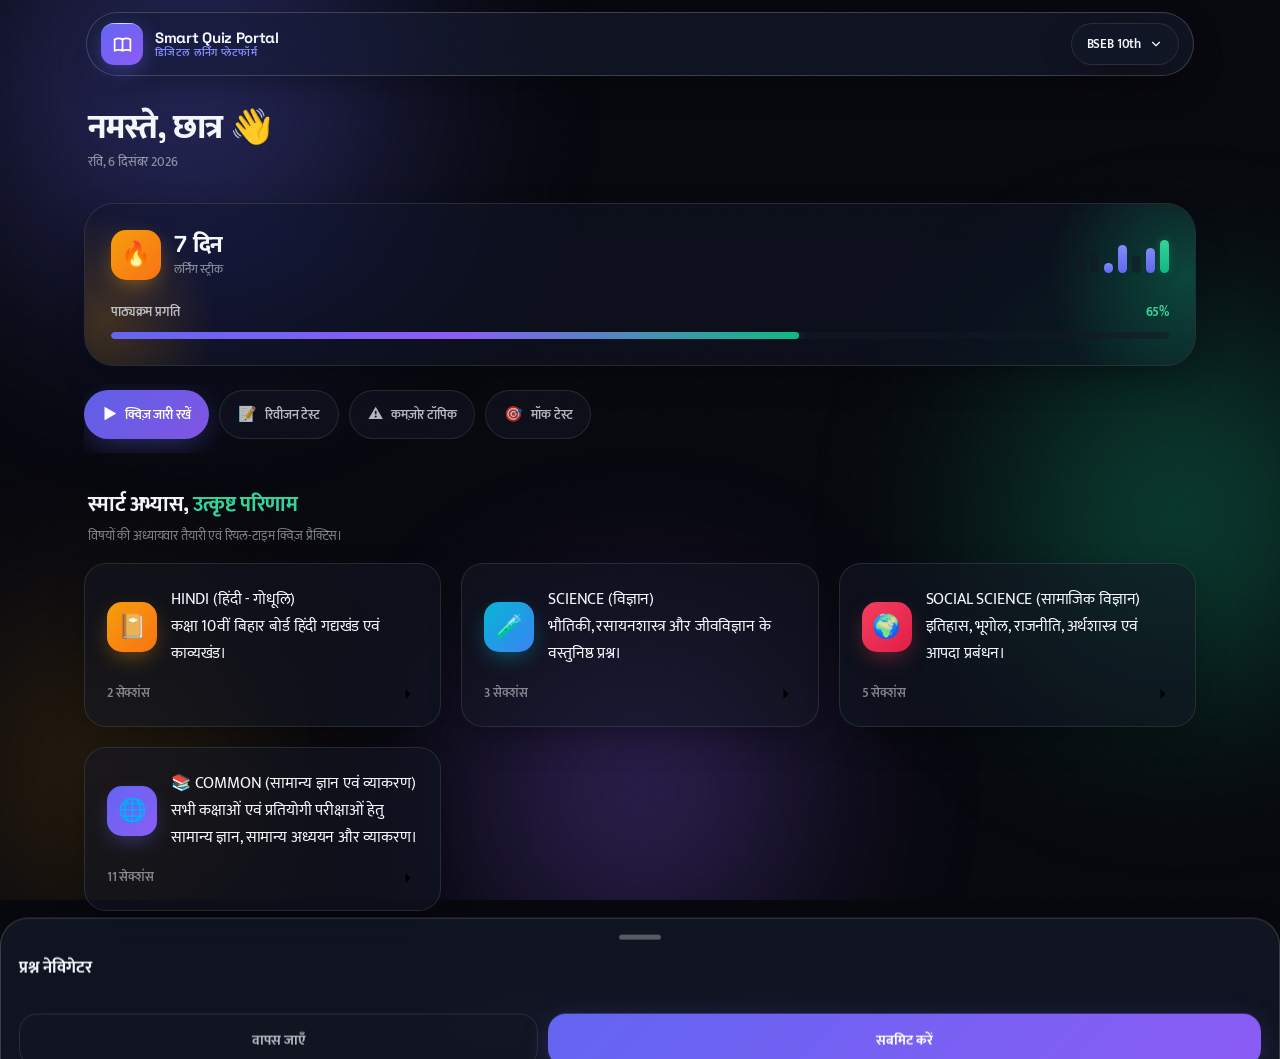
==== index.html @ 60887da1 "Rename indexglass.html to index.html" ====
<!DOCTYPE html>
<html lang="hi">
<head>
    <meta charset="UTF-8">
    <meta name="viewport" content="width=device-width, initial-scale=1.0, viewport-fit=cover">
    <title>Smart Quiz Portal — स्मार्ट अध्ययन पोर्टल</title>

    <!-- PWA -->
    <link rel="manifest" href="./manifest.json">
    <meta name="theme-color" content="#08090F">
    <meta name="apple-mobile-web-app-capable" content="yes">
    <meta name="apple-mobile-web-app-status-bar-style" content="black-translucent">
    <meta name="description" content="BSEB & CBSE board exam prep — chapter-wise quizzes, streak tracking and real-time practice.">
    <link rel="apple-touch-icon" href="./icon-192.png">

    <!-- Fonts -->
    <link rel="preconnect" href="https://fonts.googleapis.com">
    <link rel="preconnect" href="https://fonts.gstatic.com" crossorigin>
    <link href="https://fonts.googleapis.com/css2?family=Inter:wght@400;500;600;700;800;900&family=Space+Grotesk:wght@500;600;700&family=Mukta:wght@400;500;600;700;800&display=swap" rel="stylesheet">

<style>
/* ============================================================
   SMART QUIZ PORTAL — REFACTORED DESIGN SYSTEM v2
   8px spatial grid · glassmorphism · WCAG-AAA contrast
   ============================================================ */

*, *::before, *::after { box-sizing: border-box; margin: 0; padding: 0; }
h1,h2,h3,h4,h5,h6 { font-size: inherit; font-weight: inherit; }
button { font: inherit; color: inherit; background: none; border: none; cursor: pointer; }
input,select,textarea { font: inherit; color: inherit; }
img,svg { display: block; max-width: 100%; }
a { color: inherit; text-decoration: none; }
ul,ol { list-style: none; }

:root {
  --bg-dark: #08090F;
  --bg-light: #EEF1F8;

  /* glass surfaces (dark) */
  --glass-1-bg: rgba(18,21,33,0.42);
  --glass-2-bg: rgba(20,24,38,0.52);
  --glass-3-bg: rgba(24,28,44,0.62);
  --glass-4-bg: rgba(28,33,52,0.72);
  --glass-border: rgba(255,255,255,0.10);
  --glass-border-bright: rgba(255,255,255,0.18);
  --glass-border-active: rgba(255,255,255,0.30);
  --glass-hi: rgba(255,255,255,0.06);

  --blur-1: 40px; --blur-2: 24px; --blur-3: 28px; --blur-4: 18px;

  --indigo:#6366F1; --indigo-2:#818CF8;
  --violet:#8B5CF6; --violet-2:#A78BFA;
  --emerald:#10B981; --emerald-2:#34D399; --emerald-glow: rgba(16,185,129,0.30);
  --rose:#F43F5E; --rose-glow: rgba(244,63,94,0.28);
  --amber:#F59E0B; --amber-glow: rgba(245,158,11,0.30);
  --cyan:#06B6D4;

  --text-primary: #F4F6FC;
  --text-secondary: rgba(244,246,252,0.72);
  --text-muted: rgba(244,246,252,0.50);

  --shadow-contact: 0 1px 2px rgba(0,0,0,0.20);
  --shadow-depth: 0 24px 64px -16px rgba(0,0,0,0.55), 0 2px 6px rgba(0,0,0,0.25);
  --shadow-elevated: 0 12px 36px -8px rgba(0,0,0,0.40);
  --shadow-glow-i: 0 8px 30px -6px rgba(99,102,241,0.45);

  --r-sm:14px; --r-md:18px; --r-lg:22px; --r-xl:30px; --r-pill:100px;
  --ease: cubic-bezier(0.32,0.72,0,1);
  --grid: 8px;
}

[data-theme="light"] {
  --glass-1-bg: rgba(255,255,255,0.62);
  --glass-2-bg: rgba(255,255,255,0.72);
  --glass-3-bg: rgba(255,255,255,0.82);
  --glass-4-bg: rgba(255,255,255,0.90);
  --glass-border: rgba(15,23,42,0.10);
  --glass-border-bright: rgba(99,102,241,0.22);
  --glass-border-active: rgba(99,102,241,0.42);
  --glass-hi: rgba(255,255,255,0.5);
  --text-primary:#0B1220;
  --text-secondary:#475569;
  --text-muted:#94A3B8;
  --shadow-depth: 0 24px 64px -16px rgba(15,23,42,0.18), 0 2px 6px rgba(15,23,42,0.06);
  --shadow-elevated: 0 12px 36px -8px rgba(15,23,42,0.10);
}

* { -webkit-tap-highlight-color: transparent; }
html,body { margin:0; padding:0; }
body {
  font-family:'Inter','Mukta',-apple-system,BlinkMacSystemFont,system-ui,sans-serif;
  background:var(--bg-dark); color:var(--text-primary);
  min-height:100vh; overflow-x:hidden;
  -webkit-font-smoothing:antialiased; text-rendering:optimizeLegibility;
  letter-spacing:-0.011em; position:relative;
  font-feature-settings:"cv11","ss01";
}
:lang(hi), [lang="hi"] body { font-family:'Mukta','Inter',system-ui,sans-serif; }

/* ===== AURORA BACKGROUND ===== */
.aurora-bg { position:fixed; inset:0; z-index:0; overflow:hidden; background:var(--bg-dark); }
[data-theme="light"] .aurora-bg { background:var(--bg-light); }
.aurora-orb { position:absolute; border-radius:50%; filter:blur(90px); opacity:0.45; animation:drift 28s ease-in-out infinite; will-change:transform; }
[data-theme="light"] .aurora-orb { opacity:0.28; }
.aurora-orb:nth-child(1){ width:620px;height:620px; background:radial-gradient(circle,var(--indigo) 0%,transparent 70%); top:-220px;left:-120px; }
.aurora-orb:nth-child(2){ width:520px;height:520px; background:radial-gradient(circle,var(--emerald) 0%,transparent 70%); top:28%;right:-160px; animation-delay:-9s; }
.aurora-orb:nth-child(3){ width:460px;height:460px; background:radial-gradient(circle,var(--violet) 0%,transparent 70%); bottom:-120px;left:32%; animation-delay:-16s; }
.aurora-orb:nth-child(4){ width:420px;height:420px; background:radial-gradient(circle,var(--amber) 0%,transparent 70%); top:62%;left:-110px; animation-delay:-21s; opacity:0.22; }
@keyframes drift {
  0%,100%{ transform:translate(0,0) scale(1); }
  25%{ transform:translate(48px,28px) scale(1.05); }
  50%{ transform:translate(-28px,56px) scale(0.96); }
  75%{ transform:translate(40px,-22px) scale(1.02); }
}
.aurora-bg::after{
  content:""; position:absolute; inset:0; pointer-events:none;
  background-image:url("data:image/svg+xml,%3Csvg xmlns='http://www.w3.org/2000/svg' width='200' height='200'%3E%3Cfilter id='n'%3E%3CfeTurbulence baseFrequency='0.9'/%3E%3C/filter%3E%3Crect width='200' height='200' filter='url(%23n)' opacity='0.035'/%3E%3C/svg%3E");
}

/* ===== GLASS SURFACES ===== */
.glass-1{ background:var(--glass-1-bg); backdrop-filter:blur(var(--blur-1)) saturate(180%); -webkit-backdrop-filter:blur(var(--blur-1)) saturate(180%); border:1px solid var(--glass-border); box-shadow:var(--shadow-depth); }
.glass-2{ background:var(--glass-2-bg); backdrop-filter:blur(var(--blur-2)) saturate(180%); -webkit-backdrop-filter:blur(var(--blur-2)) saturate(180%); border:1px solid var(--glass-border); box-shadow:var(--shadow-elevated); }
.glass-3{ background:var(--glass-3-bg); backdrop-filter:blur(var(--blur-3)) saturate(180%); -webkit-backdrop-filter:blur(var(--blur-3)) saturate(180%); border:1px solid var(--glass-border-bright); box-shadow:var(--shadow-elevated); }
.glass-4{ background:var(--glass-4-bg); backdrop-filter:blur(var(--blur-4)) saturate(180%); -webkit-backdrop-filter:blur(var(--blur-4)) saturate(180%); border:1px solid var(--glass-border-active); box-shadow:var(--shadow-elevated), inset 0 1px 0 var(--glass-hi); }

/* ===== LAYOUT ===== */
.app-shell{ position:relative; z-index:10; max-width:1140px; margin:0 auto; padding:0 16px 64px; }
.hidden{ display:none !important; }

/* ===== FLOATING NAV ===== */
.nav-float{ position:sticky; top:12px; z-index:100; max-width:1108px; margin:12px auto 0; }
.nav-pill{ display:flex; align-items:center; justify-content:space-between; gap:12px; padding:10px 14px; border-radius:var(--r-pill); transition:all .3s var(--ease); }
.nav-brand{ display:flex; align-items:center; gap:12px; cursor:pointer; }
.nav-brand-icon{
  width:42px;height:42px; border-radius:13px; flex-shrink:0; position:relative; overflow:hidden;
  background:linear-gradient(135deg,var(--indigo),var(--violet));
  display:flex; align-items:center; justify-content:center;
  box-shadow:0 6px 20px rgba(99,102,241,0.40), inset 0 1px 0 rgba(255,255,255,0.25);
}
.nav-brand-icon::before{ content:""; position:absolute; inset:0 0 auto 0; height:1px; background:linear-gradient(90deg,transparent,rgba(255,255,255,0.7),transparent); }
.nav-brand-icon svg{ width:21px;height:21px; stroke:#fff; stroke-width:2; fill:none; stroke-linecap:round; stroke-linejoin:round; position:relative; z-index:1; }
.nav-brand-text{ display:flex; flex-direction:column; line-height:1.15; }
.nav-brand-text .name{ font-size:15px; font-weight:700; letter-spacing:-0.02em; color:var(--text-primary); font-family:'Space Grotesk','Inter',sans-serif; }
.nav-brand-text .tag{ font-size:10.5px; color:var(--indigo-2); font-weight:600; letter-spacing:0.03em; }
[data-theme="light"] .nav-brand-text .tag{ color:var(--indigo); }
.nav-actions{ display:flex; align-items:center; gap:8px; }

/* back button */
.back-btn{ display:flex; align-items:center; gap:6px; padding:9px 15px; border-radius:var(--r-pill); font-size:13px; font-weight:600; color:var(--text-primary); cursor:pointer; transition:all .3s var(--ease); animation:slideInLeft .35s var(--ease); }
.back-btn:hover{ transform:translateX(-2px); }
.back-btn:active{ transform:scale(0.97); }
.back-btn svg{ width:16px;height:16px; stroke:var(--text-secondary); stroke-width:2.5; fill:none; stroke-linecap:round; stroke-linejoin:round; }
@keyframes slideInLeft{ from{opacity:0;transform:translateX(-18px);} to{opacity:1;transform:translateX(0);} }

/* course selector */
.course-pill{ display:flex; align-items:center; gap:8px; padding:9px 15px; border-radius:var(--r-pill); font-size:13px; font-weight:600; color:var(--text-primary); cursor:pointer; user-select:none; transition:all .2s var(--ease); }
.course-pill:hover{ transform:scale(1.03); }
.course-pill:active{ transform:scale(0.97); }
.course-pill .chev{ width:14px;height:14px; transition:transform .3s var(--ease); }
.course-pill.open .chev{ transform:rotate(180deg); }
.course-dropdown{ position:absolute; top:calc(100% + 10px); right:0; width:284px; border-radius:var(--r-md); padding:6px; z-index:200; opacity:0; transform:translateY(-8px) scale(0.96); pointer-events:none; transition:all .25s var(--ease); }
.course-dropdown.open{ opacity:1; transform:translateY(0) scale(1); pointer-events:auto; }
.course-option{ display:flex; align-items:center; gap:11px; padding:11px 12px; border-radius:var(--r-sm); cursor:pointer; transition:background .15s ease; font-size:14px; font-weight:500; color:var(--text-secondary); }
.course-option:hover{ background:var(--glass-2-bg); }
.course-option.active{ background:var(--glass-3-bg); color:var(--text-primary); }
.course-option .chip{ width:10px;height:10px; border-radius:50%; flex-shrink:0; box-shadow:0 0 0 3px rgba(255,255,255,0.06); }
.course-option .check{ margin-left:auto; width:16px;height:16px; stroke:var(--indigo-2); stroke-width:3; fill:none; stroke-linecap:round; stroke-linejoin:round; opacity:0; transition:opacity .2s ease; }
.course-option.active .check{ opacity:1; }

/* icon buttons */
.icon-btn{ width:40px;height:40px; border-radius:50%; display:flex; align-items:center; justify-content:center; cursor:pointer; transition:all .2s var(--ease); position:relative; border:1px solid var(--glass-border); background:var(--glass-2-bg); backdrop-filter:blur(var(--blur-2)) saturate(180%); -webkit-backdrop-filter:blur(var(--blur-2)) saturate(180%); }
.icon-btn:hover{ transform:scale(1.08); border-color:var(--glass-border-bright); }
.icon-btn:active{ transform:scale(0.94); }
.icon-btn svg{ width:18px;height:18px; stroke:var(--text-secondary); stroke-width:2; fill:none; stroke-linecap:round; stroke-linejoin:round; }

/* ===== GREETING ===== */
.greeting{ padding:32px 4px 12px; animation:fadeInUp .5s var(--ease); }
.greeting .hello{ font-size:30px; font-weight:800; letter-spacing:-0.03em; font-family:'Space Grotesk','Mukta','Inter',sans-serif; color:var(--text-primary); line-height:1.1; }
.greeting .date{ font-size:13px; color:var(--text-muted); font-weight:500; margin-top:6px; }
@keyframes fadeInUp{ 0%{opacity:0;transform:translateY(20px);} 100%{opacity:1;transform:translateY(0);} }

/* ===== HERO STREAK CARD ===== */
.hero-card{ border-radius:var(--r-xl); padding:26px; margin:18px 0; position:relative; overflow:hidden; animation:fadeInUp .6s var(--ease) .1s forwards; }
.hero-card::before{ content:""; position:absolute; top:-44%; right:-12%; width:280px;height:280px; background:radial-gradient(circle,var(--emerald-glow) 0%,transparent 70%); pointer-events:none; }
.hero-card::after{ content:""; position:absolute; bottom:-40%; left:-8%; width:220px;height:220px; background:radial-gradient(circle,var(--amber-glow) 0%,transparent 70%); pointer-events:none; opacity:0.7; }
.hero-top{ display:flex; align-items:center; justify-content:space-between; margin-bottom:22px; position:relative; z-index:1; }
.streak-info{ display:flex; align-items:center; gap:13px; }
.streak-icon{ width:50px;height:50px; border-radius:15px; background:linear-gradient(135deg,var(--amber),#F97316); display:flex; align-items:center; justify-content:center; font-size:24px; animation:flicker 2.4s ease-in-out infinite; box-shadow:0 8px 22px -6px rgba(245,158,11,0.55); }
@keyframes flicker{ 0%,100%{transform:scale(1);} 50%{transform:scale(1.06);} }
.streak-text .v{ font-size:23px; font-weight:800; font-family:'Space Grotesk','Mukta',sans-serif; color:var(--text-primary); line-height:1.1; }
.streak-text .l{ font-size:12px; color:var(--text-muted); font-weight:500; margin-top:2px; }
.weekly-bars{ display:flex; align-items:flex-end; gap:5px; height:36px; }
.weekly-bars .bar{ width:9px; border-radius:5px; background:var(--glass-2-bg); transition:height .5s var(--ease); }
.weekly-bars .bar.active{ background:linear-gradient(180deg,var(--indigo-2),var(--indigo)); }
.weekly-bars .bar.today{ background:linear-gradient(180deg,var(--emerald-2),var(--emerald)); box-shadow:0 0 10px var(--emerald-glow); }
.progress-line{ position:relative; z-index:1; }
.progress-line .label{ display:flex; justify-content:space-between; font-size:12.5px; font-weight:600; color:var(--text-secondary); margin-bottom:9px; }
.progress-line .label .pct{ color:var(--emerald-2); font-weight:700; }
.progress-track{ height:7px; border-radius:100px; background:var(--glass-2-bg); overflow:hidden; }
.progress-fill{ height:100%; border-radius:100px; background:linear-gradient(90deg,var(--indigo),var(--violet),var(--emerald)); transition:width .9s var(--ease); box-shadow:0 0 14px rgba(99,102,241,0.45); }

/* ===== QUICK ACTIONS ===== */
.quick-actions{ display:flex; gap:10px; overflow-x:auto; padding:6px 0 14px; scrollbar-width:none; -ms-overflow-style:none; }
.quick-actions::-webkit-scrollbar{ display:none; }
.qa-pill{ display:flex; align-items:center; gap:8px; padding:11px 18px; border-radius:var(--r-pill); font-size:13px; font-weight:600; color:var(--text-secondary); white-space:nowrap; cursor:pointer; transition:all .2s var(--ease); flex-shrink:0; border:1px solid var(--glass-border); background:var(--glass-2-bg); backdrop-filter:blur(var(--blur-2)); -webkit-backdrop-filter:blur(var(--blur-2)); }
.qa-pill:hover{ transform:translateY(-2px); border-color:var(--glass-border-bright); color:var(--text-primary); }
.qa-pill:active{ transform:scale(0.96); }
.qa-pill.primary{ background:linear-gradient(135deg,rgba(99,102,241,0.95),rgba(139,92,246,0.92)); border-color:transparent; color:#fff; box-shadow:var(--shadow-glow-i); }
.qa-pill.primary:hover{ color:#fff; }
.qa-pill .icon{ font-size:15px; }

/* ===== SECTION HEAD ===== */
.section-head{ display:flex; align-items:baseline; justify-content:space-between; margin:34px 4px 16px; flex-wrap:wrap; gap:8px; animation:fadeInUp .5s var(--ease); }
.section-head h2{ font-size:21px; font-weight:700; letter-spacing:-0.02em; color:var(--text-primary); margin:0; font-family:'Space Grotesk','Mukta',sans-serif; }
.section-head p{ font-size:13px; color:var(--text-muted); margin:3px 0 0; }

/* ===== SUBJECT CARD GRID ===== */
.card-grid{ display:grid; grid-template-columns:repeat(auto-fill,minmax(0,1fr)); gap:14px; animation:fadeInUp .5s var(--ease) .05s forwards; }
@media(min-width:520px){ .card-grid{ grid-template-columns:repeat(2,1fr); } }
@media(min-width:900px){ .card-grid{ grid-template-columns:repeat(3,1fr); gap:18px; } }

.skeleton-card{ border-radius:var(--r-lg); padding:20px; min-height:130px; }
.skel-line{ height:10px; border-radius:6px; background:var(--glass-2-bg); margin-bottom:10px; }
.skel-line.w80{ width:80%; } .skel-line.w60{ width:60%; } .skel-line.w40{ width:40%; } .skel-line.w3{ width:30%; }
.skel-spinner{ width:30px;height:30px; border-radius:50%; border:3px solid var(--glass-2-bg); border-top-color:var(--indigo-2); animation:spin .8s linear infinite; margin:0 auto; }
@keyframes spin{ to{ transform:rotate(360deg); } }

.subject-card{ border-radius:var(--r-lg); padding:20px; cursor:pointer; transition:transform .25s var(--ease), box-shadow .25s var(--ease), border-color .25s var(--ease); position:relative; overflow:hidden; animation:cardIn .45s var(--ease) backwards; }
.subject-card:hover{ transform:translateY(-4px); border-color:var(--glass-border-bright); box-shadow:var(--shadow-depth); }
.subject-card:active{ transform:translateY(-1px) scale(0.99); }
@keyframes cardIn{ from{opacity:0;transform:translateY(16px);} to{opacity:1;transform:translateY(0);} }
.subject-card-top{ display:flex; align-items:center; gap:14px; margin-bottom:16px; }
.subject-card-icon{ width:50px;height:50px; border-radius:15px; display:flex; align-items:center; justify-content:center; font-size:23px; flex-shrink:0; box-shadow:inset 0 1px 0 rgba(255,255,255,0.18); }
.subject-card-icon.hindi{ background:linear-gradient(135deg,#F59E0B,#F97316); box-shadow:0 8px 22px -6px rgba(245,158,11,0.5); }
.subject-card-icon.science{ background:linear-gradient(135deg,#06B6D4,#3B82F6); box-shadow:0 8px 22px -6px rgba(6,182,212,0.5); }
.subject-card-icon.math{ background:linear-gradient(135deg,#8B5CF6,#6366F1); box-shadow:0 8px 22px -6px rgba(139,92,246,0.5); }
.subject-card-icon.english{ background:linear-gradient(135deg,#10B981,#059669); box-shadow:0 8px 22px -6px rgba(16,185,129,0.5); }
.subject-card-icon.social{ background:linear-gradient(135deg,#F43F5E,#E11D48); box-shadow:0 8px 22px -6px rgba(244,63,94,0.5); }
.subject-card-icon.common{ background:linear-gradient(135deg,#6366F1,#8B5CF6); box-shadow:0 8px 22px -6px rgba(99,102,241,0.5); }
.subject-card-icon.org{ background:linear-gradient(135deg,#0EA5E9,#2563EB); box-shadow:0 8px 22px -6px rgba(14,165,233,0.5); }
.subject-card .title{ font-size:16px; font-weight:700; color:var(--text-primary); letter-spacing:-0.01em; line-height:1.25; }
.subject-card-foot{ display:flex; align-items:center; justify-content:space-between; }
.subject-card .count{ font-size:12.5px; color:var(--text-muted); font-weight:600; display:flex; align-items:center; gap:6px; }
.subject-card .chevron{ width:20px;height:20px; color:var(--text-muted); transition:transform .25s var(--ease); flex-shrink:0; }
.subject-card:hover .chevron{ transform:translateX(3px); color:var(--indigo-2); }

/* ===== CHAPTER LIST ===== */
.chapter-list{ display:flex; flex-direction:column; gap:10px; animation:fadeInUp .4s var(--ease); }
.chapter-row{ border-radius:var(--r-md); padding:16px 18px; display:flex; align-items:center; gap:14px; cursor:pointer; transition:all .2s var(--ease); animation:cardIn .4s var(--ease) backwards; }
.chapter-row:hover{ transform:translateX(3px); border-color:var(--glass-border-bright); }
.chapter-row:active{ transform:scale(0.99); }
.chapter-num{ width:38px;height:38px; border-radius:11px; flex-shrink:0; display:flex; align-items:center; justify-content:center; font-size:14px; font-weight:800; font-family:'Space Grotesk',sans-serif; background:var(--glass-3-bg); color:var(--text-primary); border:1px solid var(--glass-border); }
.chapter-body{ flex:1; min-width:0; }
.chapter-body .title{ font-size:15px; font-weight:600; color:var(--text-primary); line-height:1.3; overflow:hidden; text-overflow:ellipsis; white-space:nowrap; }
.chapter-body .status{ font-size:12px; color:var(--text-muted); font-weight:500; margin-top:3px; display:flex; align-items:center; gap:6px; }
.chapter-play{ width:34px;height:34px; border-radius:50%; flex-shrink:0; display:flex; align-items:center; justify-content:center; background:linear-gradient(135deg,rgba(99,102,241,0.92),rgba(139,92,246,0.92)); box-shadow:0 6px 18px -6px rgba(99,102,241,0.5); transition:transform .2s var(--ease); }
.chapter-row:hover .chapter-play{ transform:scale(1.08); }
.chapter-play svg{ width:15px;height:15px; fill:#fff; }

/* ===== QUIZ ENGINE ===== */
.quiz-shell{ position:relative; z-index:10; max-width:760px; margin:0 auto; padding:22px 16px 64px; }
.quiz-panel{ border-radius:var(--r-xl); padding:0; overflow:hidden; animation:fadeInUp .5s var(--ease); }

/* start screen */
.start-screen{ padding:44px 28px 36px; text-align:center; display:flex; flex-direction:column; align-items:center; gap:16px; animation:fadeInUp .5s var(--ease); }
.start-icon{ width:72px;height:72px; border-radius:22px; background:linear-gradient(135deg,var(--indigo),var(--violet)); display:flex; align-items:center; justify-content:center; font-size:34px; box-shadow:0 14px 34px -8px rgba(99,102,241,0.55); margin-bottom:4px; }
.start-title{ font-size:25px; font-weight:800; letter-spacing:-0.02em; font-family:'Space Grotesk','Mukta',sans-serif; color:var(--text-primary); }
.start-subtitle{ font-size:14px; color:var(--text-secondary); font-weight:500; max-width:480px; }
.start-desc{ font-size:13px; color:var(--text-muted); max-width:440px; }
.btn-start{ padding:14px 34px; border-radius:var(--r-pill); font-size:15px; font-weight:700; color:#fff; cursor:pointer; background:linear-gradient(135deg,var(--indigo),var(--violet)); box-shadow:var(--shadow-glow-i); transition:all .2s var(--ease); margin-top:8px; }
.btn-start:hover{ transform:translateY(-2px); box-shadow:0 12px 34px -6px rgba(99,102,241,0.6); }
.btn-start:active{ transform:scale(0.97); }

/* quiz info strip */
.quiz-info-strip{ display:flex; align-items:center; justify-content:space-between; gap:12px; padding:16px 22px; border-bottom:1px solid var(--glass-border); flex-wrap:wrap; }
.info-chip{ display:flex; align-items:center; gap:8px; font-size:13px; font-weight:600; color:var(--text-secondary); }
.info-chip .icon{ font-size:15px; }
.lang-pills{ display:flex; gap:6px; }
.lang-pill{ padding:6px 13px; border-radius:var(--r-pill); font-size:12px; font-weight:700; cursor:pointer; border:1px solid var(--glass-border); color:var(--text-muted); transition:all .2s var(--ease); user-select:none; }
.lang-pill:hover{ border-color:var(--glass-border-bright); }
.lang-pill.active{ background:var(--glass-3-bg); color:var(--text-primary); border-color:var(--glass-border-active); }

/* quiz header */
.quiz-header{ padding:20px 22px 14px; border-bottom:1px solid var(--glass-border); }
.quiz-header-top{ display:flex; align-items:center; justify-content:space-between; gap:12px; margin-bottom:14px; }
.q-counter{ font-size:13px; font-weight:600; color:var(--text-muted); }
.q-counter .current{ color:var(--indigo-2); font-weight:800; font-size:16px; font-family:'Space Grotesk',sans-serif; }
.q-score{ display:flex; align-items:center; gap:8px; }
.score-pill{ display:flex; align-items:center; gap:6px; padding:6px 12px; border-radius:var(--r-pill); font-size:12px; font-weight:700; color:var(--text-secondary); background:var(--glass-2-bg); border:1px solid var(--glass-border); }
.score-pill .v{ color:var(--emerald-2); font-family:'Space Grotesk',sans-serif; font-size:14px; }
.seg-progress{ display:flex; gap:4px; }
.seg{ flex:1; height:5px; border-radius:100px; background:var(--glass-2-bg); transition:background .3s var(--ease); }
.seg.correct{ background:linear-gradient(90deg,var(--emerald),var(--emerald-2)); }
.seg.wrong{ background:linear-gradient(90deg,var(--rose),#FB7185); }
.seg.skipped{ background:var(--amber); }

/* quiz body + question */
.quiz-body{ padding:26px 22px 22px; }
.question-card{ animation:fadeQ .4s var(--ease); }
.question-card.fade-in{ animation:fadeQ .45s var(--ease); }
@keyframes fadeQ{ from{opacity:0;transform:translateY(12px);} to{opacity:1;transform:translateY(0);} }
.question-hi{ font-size:18px; font-weight:700; color:var(--text-primary); line-height:1.5; letter-spacing:-0.01em; font-family:'Mukta','Inter',sans-serif; }
.question-en{ font-size:15px; font-weight:500; color:var(--text-secondary); line-height:1.5; margin-top:10px; font-style:italic; }

.options-container{ display:flex; flex-direction:column; gap:10px; margin-top:24px; }
.option-btn{ display:flex; align-items:center; gap:13px; padding:15px 16px; border-radius:var(--r-md); cursor:pointer; transition:all .2s var(--ease); border:1px solid var(--glass-border); background:var(--glass-2-bg); text-align:left; width:100%; animation:cardIn .4s var(--ease) backwards; }
.option-btn:hover:not(.disabled-opt){ transform:translateY(-2px); border-color:var(--glass-border-bright); background:var(--glass-3-bg); }
.option-btn:active:not(.disabled-opt){ transform:scale(0.99); }
.option-btn.disabled-opt{ cursor:default; }
.option-letter{ width:30px;height:30px; border-radius:9px; flex-shrink:0; display:flex; align-items:center; justify-content:center; font-size:13px; font-weight:800; font-family:'Space Grotesk',sans-serif; background:var(--glass-3-bg); color:var(--text-secondary); border:1px solid var(--glass-border); transition:all .2s var(--ease); }
.option-text{ flex:1; font-size:14.5px; font-weight:500; color:var(--text-primary); line-height:1.4; }
.option-icon{ width:22px;height:22px; flex-shrink:0; opacity:0; transition:opacity .25s var(--ease); }
.option-btn.correct{ border-color:rgba(16,185,129,0.55); background:rgba(16,185,129,0.14); box-shadow:0 0 0 1px rgba(16,185,129,0.3); }
.option-btn.correct .option-letter{ background:linear-gradient(135deg,var(--emerald),var(--emerald-2)); color:#04130D; border-color:transparent; }
.option-btn.correct .option-icon{ opacity:1; }
.option-btn.wrong{ border-color:rgba(244,63,94,0.55); background:rgba(244,63,94,0.14); box-shadow:0 0 0 1px rgba(244,63,94,0.3); }
.option-btn.wrong .option-letter{ background:linear-gradient(135deg,var(--rose),#FB7185); color:#1A0309; border-color:transparent; }
.option-btn.wrong .option-icon{ opacity:1; }
.option-btn.disabled-opt:not(.correct):not(.wrong){ opacity:0.55; }

/* quiz footer */
.quiz-footer{ display:flex; gap:10px; padding:16px 22px 22px; border-top:1px solid var(--glass-border); }
.btn-skip{ flex:1; padding:14px; border-radius:var(--r-md); font-size:14px; font-weight:700; color:var(--text-secondary); cursor:pointer; border:1px solid var(--glass-border); background:var(--glass-2-bg); transition:all .2s var(--ease); }
.btn-skip:hover{ color:var(--text-primary); border-color:var(--glass-border-bright); }
.btn-skip:active{ transform:scale(0.98); }
.btn-next{ flex:1.4; padding:14px; border-radius:var(--r-md); font-size:14px; font-weight:700; color:#fff; cursor:pointer; background:linear-gradient(135deg,var(--indigo),var(--violet)); box-shadow:var(--shadow-glow-i); transition:all .2s var(--ease); display:flex; align-items:center; justify-content:center; gap:8px; }
.btn-next:hover{ transform:translateY(-2px); }
.btn-next:active{ transform:scale(0.98); }
.btn-next:disabled{ opacity:0.45; cursor:not-allowed; transform:none; box-shadow:none; }

/* swipe hint */
.swipe-hint{ text-align:center; font-size:11px; color:var(--text-muted); font-weight:500; padding:8px 0 4px; letter-spacing:0.02em; }

/* ===== RESULT SCREEN ===== */
.result-screen{ padding:40px 26px 32px; display:flex; flex-direction:column; align-items:center; gap:18px; animation:fadeInUp .5s var(--ease); text-align:center; }
.result-chapter{ font-size:13px; font-weight:600; color:var(--text-muted); }
.result-complete{ font-size:15px; font-weight:700; color:var(--emerald-2); display:flex; align-items:center; gap:8px; }
.score-ring-wrap{ position:relative; width:190px;height:190px; }
.score-ring{ transform:rotate(-90deg); }
.ring-bg{ fill:none; stroke:var(--glass-2-bg); stroke-width:10; }
.ring-fill{ fill:none; stroke-width:10; stroke-linecap:round; transition:stroke-dashoffset 1.1s var(--ease); filter:drop-shadow(0 0 8px rgba(99,102,241,0.4)); }
.score-center{ position:absolute; inset:0; display:flex; flex-direction:column; align-items:center; justify-content:center; gap:2px; }
.score-pct{ font-size:42px; font-weight:800; font-family:'Space Grotesk',sans-serif; color:var(--text-primary); line-height:1; }
.score-grade{ font-size:13px; font-weight:700; letter-spacing:0.08em; text-transform:uppercase; color:var(--indigo-2); }
.result-sub{ font-size:14px; color:var(--text-secondary); font-weight:500; }
.stat-tiles{ display:flex; gap:10px; width:100%; max-width:420px; }
.stat-tile{ flex:1; padding:14px 10px; border-radius:var(--r-md); border:1px solid var(--glass-border); background:var(--glass-2-bg); display:flex; flex-direction:column; align-items:center; gap:6px; }
.stat-icon{ font-size:18px; }
.stat-val{ font-size:19px; font-weight:800; font-family:'Space Grotesk',sans-serif; color:var(--text-primary); }
.stat-label{ font-size:11px; font-weight:600; color:var(--text-muted); }
.result-msg{ font-size:14px; color:var(--text-secondary); font-weight:500; max-width:420px; }
.result-actions{ display:flex; gap:10px; width:100%; max-width:420px; }
.btn-action-primary{ flex:1; padding:14px; border-radius:var(--r-md); font-size:14px; font-weight:700; color:#fff; cursor:pointer; background:linear-gradient(135deg,var(--indigo),var(--violet)); box-shadow:var(--shadow-glow-i); transition:all .2s var(--ease); }
.btn-action-primary:hover{ transform:translateY(-2px); }
.btn-action-ghost{ flex:1; padding:14px; border-radius:var(--r-md); font-size:14px; font-weight:700; color:var(--text-secondary); cursor:pointer; border:1px solid var(--glass-border); background:var(--glass-2-bg); transition:all .2s var(--ease); }
.btn-action-ghost:hover{ color:var(--text-primary); border-color:var(--glass-border-bright); }
.btn-action-primary:active,.btn-action-ghost:active{ transform:scale(0.98); }

/* ===== BOTTOM SHEET ===== */
.sheet-overlay{ position:fixed; inset:0; background:rgba(4,6,12,0.55); backdrop-filter:blur(4px); -webkit-backdrop-filter:blur(4px); z-index:300; opacity:0; pointer-events:none; transition:opacity .3s var(--ease); }
.sheet-overlay.open{ opacity:1; pointer-events:auto; }
.bottom-sheet{ position:fixed; left:0; right:0; bottom:0; z-index:310; border-radius:28px 28px 0 0; padding:10px 18px 26px; transform:translateY(110%); transition:transform .4s var(--ease); max-height:82vh; overflow-y:auto; }
.bottom-sheet.open{ transform:translateY(0); }
.sheet-handle{ width:42px;height:5px; border-radius:100px; background:var(--glass-border-active); margin:6px auto 14px; }
.sheet-title{ font-size:17px; font-weight:700; color:var(--text-primary); font-family:'Space Grotesk','Mukta',sans-serif; }
.sheet-sub{ font-size:13px; color:var(--text-muted); font-weight:500; margin-top:4px; margin-bottom:14px; }
.sheet-actions{ display:flex; gap:10px; margin-top:18px; }
.nav-grid{ display:grid; grid-template-columns:repeat(auto-fill,minmax(42px,1fr)); gap:8px; }
.nav-cell{ aspect-ratio:1; border-radius:11px; display:flex; align-items:center; justify-content:center; font-size:13px; font-weight:700; font-family:'Space Grotesk',sans-serif; cursor:pointer; border:1px solid var(--glass-border); background:var(--glass-2-bg); color:var(--text-secondary); transition:all .15s var(--ease); }
.nav-cell:hover{ border-color:var(--glass-border-bright); }
.nav-cell.correct{ background:rgba(16,185,129,0.18); border-color:rgba(16,185,129,0.5); color:var(--emerald-2); }
.nav-cell.wrong{ background:rgba(244,63,94,0.18); border-color:rgba(244,63,94,0.5); color:#FB7185; }
.nav-cell.skipped{ background:rgba(245,158,11,0.16); border-color:rgba(245,158,11,0.45); color:var(--amber); }
.nav-cell.current{ box-shadow:0 0 0 2px var(--indigo-2); }

/* ===== DEV MODAL ===== */
.dev-modal-bg{ position:fixed; inset:0; background:rgba(4,6,12,0.6); backdrop-filter:blur(6px); -webkit-backdrop-filter:blur(6px); z-index:400; display:flex; align-items:center; justify-content:center; padding:24px; opacity:0; pointer-events:none; transition:opacity .3s var(--ease); }
.dev-modal-bg.open{ opacity:1; pointer-events:auto; }
.dev-modal{ max-width:380px; width:100%; border-radius:var(--r-xl); padding:32px 26px; text-align:center; transform:scale(0.92) translateY(10px); transition:transform .35s var(--ease); }
.dev-modal-bg.open .dev-modal{ transform:scale(1) translateY(0); }
.dev-modal-icon{ width:64px;height:64px; border-radius:20px; margin:0 auto 16px; background:linear-gradient(135deg,var(--amber),#F97316); display:flex; align-items:center; justify-content:center; font-size:30px; box-shadow:0 12px 30px -8px rgba(245,158,11,0.5); }
.dev-modal h3{ font-size:19px; font-weight:700; color:var(--text-primary); font-family:'Space Grotesk','Mukta',sans-serif; margin-bottom:10px; }
.dev-modal p{ font-size:14px; color:var(--text-secondary); line-height:1.55; margin-bottom:20px; }

/* ===== FOOTER ===== */
.app-footer{ position:relative; z-index:10; text-align:center; padding:28px 16px 36px; font-size:12px; color:var(--text-muted); font-weight:500; letter-spacing:0.01em; }

/* ===== MOBILE-FIRST OPTIMIZATION ===== */
/* Safe-area insets for notched phones (iPhone X+, Android punch-hole) */
:root{
  --safe-top: env(safe-area-inset-top, 0px);
  --safe-bottom: env(safe-area-inset-bottom, 0px);
  --safe-left: env(safe-area-inset-left, 0px);
  --safe-right: env(safe-area-inset-right, 0px);
}

/* Prevent iOS Safari auto-zoom on input focus (must be >=16px) */
input, select, textarea{ font-size:16px; }

/* Disable double-tap-to-zoom delay on touch targets (iOS 300ms) */
button, .option-btn, .subject-card, .chapter-row, .course-pill,
.course-option, .qa-pill, .lang-pill, .nav-cell, .nav-brand, .back-btn{
  -webkit-tap-highlight-color: transparent;
  touch-action: manipulation;
  -webkit-touch-callout: none;
  user-select: none;
}

/* Smooth momentum scrolling on iOS */
.quick-actions, .bottom-sheet, .chapter-list, .nav-grid{
  -webkit-overflow-scrolling: touch;
  overscroll-behavior: contain;
}

/* Body: account for safe areas, prevent horizontal scroll & bounce */
body{
  padding-left: var(--safe-left);
  padding-right: var(--safe-right);
  overscroll-behavior-y: none;
}

/* ===== TABLET (<=768px) ===== */
@media(max-width:768px){
  .app-shell{ padding:0 14px 56px; }
  .nav-float{ top: calc(8px + var(--safe-top)); margin:8px auto 0; }
  .nav-pill{ padding:9px 12px; gap:8px; }
  .nav-brand-icon{ width:38px; height:38px; border-radius:11px; }
  .nav-brand-icon svg{ width:19px; height:19px; }
  .nav-brand-text .name{ font-size:14px; }
  .course-pill{ padding:8px 12px; font-size:12.5px; }
  .course-dropdown{ width:260px; }
  .greeting{ padding:24px 2px 10px; }
  .greeting .hello{ font-size:27px; }
  .hero-card{ padding:22px; }
  .streak-icon{ width:46px; height:46px; font-size:22px; }
  .streak-text .v{ font-size:21px; }
  .section-head h2{ font-size:19px; }
  .card-grid{ gap:12px; }
  .subject-card{ padding:18px; }
  .subject-card-icon{ width:46px; height:46px; font-size:21px; }
  .subject-card .title{ font-size:15px; }
  .quiz-shell{ padding:18px 14px calc(56px + var(--safe-bottom)); }
  .quiz-panel{ border-radius:var(--r-lg); }
  .start-screen{ padding:36px 20px 28px; }
  .start-icon{ width:64px; height:64px; font-size:30px; }
  .start-title{ font-size:22px; }
  .quiz-info-strip{ padding:14px 16px; }
  .quiz-header{ padding:18px 16px 12px; }
  .quiz-body{ padding:22px 16px 18px; }
  .quiz-footer{ padding:14px 16px calc(16px + var(--safe-bottom)); }
  .question-hi{ font-size:17px; line-height:1.45; }
  .question-en{ font-size:14px; }
  .option-btn{ padding:14px 14px; min-height:52px; }
  .option-text{ font-size:14px; }
  .option-letter{ width:28px; height:28px; font-size:12.5px; }
  .btn-skip, .btn-next{ padding:13px; font-size:13.5px; }
  .result-screen{ padding:32px 20px 28px; }
  .score-ring-wrap{ width:168px; height:168px; }
  .score-pct{ font-size:38px; }
  .stat-tile{ padding:12px 8px; }
  .stat-val{ font-size:17px; }
  .dev-modal{ padding:28px 22px; }
  .dev-modal h3{ font-size:17px; }
  .dev-modal p{ font-size:13.5px; }
  .bottom-sheet{ padding:10px 16px calc(24px + var(--safe-bottom)); border-radius:24px 24px 0 0; }
  .app-footer{ padding:24px 16px calc(32px + var(--safe-bottom)); }
}

/* ===== MOBILE (<=480px) ===== */
@media(max-width:480px){
  .app-shell{ padding:0 12px 48px; }
  .nav-float{ margin:6px auto 0; }
  .nav-pill{ padding:8px 10px; gap:6px; }
  .nav-brand{ gap:9px; }
  .nav-brand-icon{ width:36px; height:36px; border-radius:10px; }
  .nav-brand-icon svg{ width:18px; height:18px; }
  .nav-brand-text .name{ font-size:13.5px; }
  .nav-brand-text .tag{ display:none; }
  .back-btn{ padding:8px 12px; font-size:12.5px; }
  .back-btn span{ display:none; }  /* icon-only on very small screens */
  .course-pill{ padding:8px 11px; font-size:12px; gap:6px; }
  .course-pill .chev{ width:13px; height:13px; }
  .course-dropdown{ width:calc(100vw - 28px); max-width:280px; }
  .greeting{ padding:20px 2px 8px; }
  .greeting .hello{ font-size:24px; }
  .greeting .date{ font-size:12px; }
  .hero-card{ padding:18px; border-radius:var(--r-lg); margin:14px 0; }
  .hero-top{ margin-bottom:18px; }
  .streak-info{ gap:11px; }
  .streak-icon{ width:44px; height:44px; font-size:21px; border-radius:13px; }
  .streak-text .v{ font-size:19px; }
  .streak-text .l{ font-size:11px; }
  .weekly-bars{ height:30px; gap:4px; }
  .weekly-bars .bar{ width:7px; }
  .progress-line .label{ font-size:11.5px; margin-bottom:7px; }
  .progress-track{ height:6px; }
  .quick-actions{ gap:8px; padding:4px 0 12px; }
  .qa-pill{ padding:10px 15px; font-size:12.5px; }
  .qa-pill .icon{ font-size:14px; }
  .section-head{ margin:26px 2px 12px; }
  .section-head h2{ font-size:17.5px; }
  .section-head p{ font-size:12px; }
  .card-grid{ grid-template-columns:1fr; gap:10px; }
  .subject-card{ padding:16px; border-radius:var(--r-md); }
  .subject-card-top{ gap:12px; margin-bottom:13px; }
  .subject-card-icon{ width:44px; height:44px; font-size:20px; border-radius:13px; }
  .subject-card .title{ font-size:14.5px; }
  .subject-card .count{ font-size:11.5px; }
  .chapter-row{ padding:14px 14px; gap:12px; border-radius:var(--r-sm); }
  .chapter-num{ width:36px; height:36px; font-size:13px; }
  .chapter-body .title{ font-size:14px; }
  .chapter-body .status{ font-size:11.5px; }
  .chapter-play{ width:32px; height:32px; }
  .quiz-shell{ padding:16px 12px calc(48px + var(--safe-bottom)); }
  .quiz-panel{ border-radius:var(--r-lg); }
  .start-screen{ padding:30px 18px 24px; gap:14px; }
  .start-icon{ width:60px; height:60px; font-size:28px; border-radius:18px; }
  .start-title{ font-size:20px; }
  .start-subtitle{ font-size:13px; }
  .start-desc{ font-size:12px; }
  .btn-start{ padding:13px 28px; font-size:14px; }
  .quiz-info-strip{ padding:12px 14px; gap:8px; }
  .info-chip{ font-size:12px; }
  .lang-pill{ padding:6px 11px; font-size:11.5px; }
  .quiz-header{ padding:16px 14px 11px; }
  .quiz-header-top{ margin-bottom:12px; }
  .q-counter{ font-size:12px; }
  .q-counter .current{ font-size:15px; }
  .score-pill{ padding:5px 10px; font-size:11.5px; }
  .score-pill .v{ font-size:13px; }
  .seg{ height:4px; }
  .quiz-body{ padding:20px 14px 16px; }
  .question-hi{ font-size:16px; line-height:1.45; }
  .question-en{ font-size:13.5px; margin-top:8px; }
  .options-container{ gap:9px; margin-top:20px; }
  .option-btn{ padding:13px 13px; min-height:50px; gap:11px; border-radius:var(--r-sm); }
  .option-text{ font-size:13.5px; line-height:1.35; }
  .option-letter{ width:27px; height:27px; font-size:12px; border-radius:8px; }
  .option-icon{ width:20px; height:20px; }
  .quiz-footer{ gap:8px; padding:12px 14px calc(14px + var(--safe-bottom)); }
  .btn-skip, .btn-next{ padding:12px; font-size:13px; border-radius:var(--r-sm); }
  .btn-next{ flex:1.3; }
  .swipe-hint{ font-size:10.5px; padding:6px 0 2px; }
  .result-screen{ padding:28px 18px 24px; gap:15px; }
  .result-chapter{ font-size:12px; }
  .result-complete{ font-size:14px; }
  .score-ring-wrap{ width:150px; height:150px; }
  .ring-bg, .ring-fill{ stroke-width:9; }
  .score-pct{ font-size:34px; }
  .score-grade{ font-size:12px; }
  .result-sub{ font-size:13px; }
  .stat-tiles{ gap:8px; }
  .stat-tile{ padding:11px 6px; gap:4px; }
  .stat-icon{ font-size:16px; }
  .stat-val{ font-size:16px; }
  .stat-label{ font-size:10.5px; }
  .result-msg{ font-size:13px; }
  .result-actions{ gap:8px; }
  .btn-action-primary, .btn-action-ghost{ padding:12px; font-size:13px; border-radius:var(--r-sm); }
  .dev-modal-bg{ padding:20px; }
  .dev-modal{ padding:26px 20px; border-radius:var(--r-lg); }
  .dev-modal-icon{ width:56px; height:56px; font-size:26px; border-radius:17px; }
  .dev-modal h3{ font-size:17px; }
  .dev-modal p{ font-size:13px; line-height:1.5; margin-bottom:18px; }
  .btn-start{ padding:13px; font-size:14px; }
  .bottom-sheet{ padding:8px 14px calc(20px + var(--safe-bottom)); border-radius:22px 22px 0 0; max-height:88vh; }
  .sheet-handle{ width:38px; margin:5px auto 12px; }
  .sheet-title{ font-size:16px; }
  .sheet-sub{ font-size:12px; margin-bottom:12px; }
  .nav-grid{ grid-template-columns:repeat(auto-fill,minmax(38px,1fr)); gap:7px; }
  .nav-cell{ font-size:12px; border-radius:10px; }
  .sheet-actions{ gap:8px; margin-top:16px; }
  .sheet-actions .btn-skip, .sheet-actions .btn-next{ padding:12px; font-size:13px; }
  .app-footer{ font-size:11px; padding:22px 14px calc(28px + var(--safe-bottom)); }
}

/* ===== SMALL MOBILE (<=360px) ===== */
@media(max-width:360px){
  .nav-brand-text .name{ font-size:12.5px; }
  .course-pill{ padding:7px 9px; font-size:11.5px; }
  .greeting .hello{ font-size:22px; }
  .hero-card{ padding:16px; }
  .streak-info{ gap:9px; }
  .streak-icon{ width:40px; height:40px; font-size:19px; }
  .streak-text .v{ font-size:17px; }
  .weekly-bars{ height:26px; }
  .weekly-bars .bar{ width:6px; }
  .question-hi{ font-size:15px; }
  .option-text{ font-size:13px; }
  .score-ring-wrap{ width:140px; height:140px; }
  .score-pct{ font-size:31px; }
  .start-title{ font-size:19px; }
}

/* ===== DESKTOP (>=900px) ===== */
@media(min-width:900px){
  .quiz-shell{ max-width:780px; padding-top:36px; }
  .greeting .hello{ font-size:34px; }
  .app-shell{ padding:0 24px 64px; }
}
@media(min-width:1200px){
  .app-shell{ max-width:1160px; }
  .card-grid{ gap:20px; }
  .subject-card{ padding:22px; }
}

/* ===== TOUCH-SPECIFIC (hover-capable false) ===== */
@media(hover:none) and (pointer:coarse){
  /* Remove hover transforms on pure touch — they stick after tap */
  .subject-card:hover,
  .chapter-row:hover,
  .qa-pill:hover,
  .option-btn:hover:not(.disabled-opt),
  .course-pill:hover,
  .icon-btn:hover,
  .btn-start:hover,
  .btn-next:hover,
  .btn-action-primary:hover,
  .chapter-row:hover .chapter-play{ transform:none; }
  /* Active/pressed feedback instead */
  .subject-card:active{ transform:scale(0.98); }
  .chapter-row:active{ transform:scale(0.99); }
  .option-btn:active:not(.disabled-opt){ transform:scale(0.99); }
  .qa-pill:active{ transform:scale(0.95); }
}

/* ===== LANDSCAPE PHONE ===== */
@media(max-height:480px) and (orientation:landscape){
  .nav-float{ top:calc(4px + var(--safe-top)); margin:4px auto 0; }
  .greeting{ padding:12px 2px 6px; }
  .greeting .hello{ font-size:20px; }
  .hero-card{ padding:16px; margin:10px 0; }
  .hero-top{ margin-bottom:14px; }
  .start-screen{ padding:20px 18px 18px; }
  .start-icon{ width:52px; height:52px; font-size:24px; }
  .bottom-sheet{ max-height:92vh; }
}

/* reduced motion */
@media(prefers-reduced-motion:reduce){
  *{ animation-duration:.01ms !important; animation-iteration-count:1 !important; transition-duration:.01ms !important; }
  .aurora-orb{ animation:none; }
  .streak-icon{ animation:none; }
}

/* focus visibility */
:focus-visible{ outline:2px solid var(--indigo-2); outline-offset:2px; border-radius:8px; }

/* Disable text selection on UI chrome (allow on question text) */
.nav-float, .quick-actions, .quiz-footer, .sheet-actions, .result-actions,
.course-dropdown, .bottom-sheet, .dev-modal-bg, .app-footer{ -webkit-user-select:none; user-select:none; }
.question-hi, .question-en, .option-text{ -webkit-user-select:text; user-select:text; }
</style>
</head>

<body data-theme="dark">

<!-- AURORA BACKGROUND -->
<div class="aurora-bg" aria-hidden="true">
    <div class="aurora-orb"></div>
    <div class="aurora-orb"></div>
    <div class="aurora-orb"></div>
    <div class="aurora-orb"></div>
</div>

<!-- FLOATING NAVIGATION -->
<header class="nav-float">
    <div class="nav-pill glass-3">
        <div class="nav-brand" onclick="goHome()" role="button" tabindex="0" aria-label="Home">
            <div class="nav-brand-icon">
                <svg viewBox="0 0 24 24"><path d="M12 6.253v13m0-13C10.832 5.477 9.246 5 7.5 5S4.168 5.477 3 6.253v13C4.168 18.477 5.754 18 7.5 18s3.332.477 4.5 1.253m0-13C13.168 5.477 14.754 5 16.5 5c1.747 0 3.332.477 4.5 1.253v13C19.832 18.477 18.247 18 16.5 18c-1.746 0-3.332.477-4.5 1.253"/></svg>
            </div>
            <div class="nav-brand-text">
                <span class="name">Smart Quiz Portal</span>
                <span class="tag">डिजिटल लर्निंग प्लेटफॉर्म</span>
            </div>
        </div>
        <div class="nav-actions">
            <button id="back-btn" onclick="handleNavigationBack()" class="back-btn glass-2 hidden" aria-label="वापस">
                <svg viewBox="0 0 24 24"><path d="M15 18l-6-6 6-6"/></svg>
                <span>वापस</span>
            </button>
            <div class="course-pill glass-2" id="course-pill" onclick="toggleCourseDropdown(event)" role="button" tabindex="0" aria-haspopup="listbox">
                <span id="course-label">BSEB 10th</span>
                <svg class="chev" viewBox="0 0 24 24" fill="none" stroke="currentColor" stroke-width="2" stroke-linecap="round" stroke-linejoin="round"><path d="M6 9l6 6 6-6"/></svg>
            </div>
            <div class="course-dropdown glass-3" id="course-dropdown" role="listbox">
                <div class="course-option active" data-course="bseb10" onclick="selectCourse('bseb10')">
                    <div class="chip" style="background:var(--indigo)"></div>
                    <span>BSEB 10th</span>
                    <svg class="check" viewBox="0 0 24 24"><polyline points="20 6 9 17 4 12"/></svg>
                </div>
                <div class="course-option" data-course="bseb11" onclick="selectCourse('bseb11')">
                    <div class="chip" style="background:var(--violet)"></div>
                    <span>BSEB 11th</span>
                    <svg class="check" viewBox="0 0 24 24"><polyline points="20 6 9 17 4 12"/></svg>
                </div>
                <div class="course-option" data-course="bseb9" onclick="selectCourse('bseb9')">
                    <div class="chip" style="background:var(--emerald)"></div>
                    <span>BSEB 9th</span>
                    <svg class="check" viewBox="0 0 24 24"><polyline points="20 6 9 17 4 12"/></svg>
                </div>
                <div class="course-option" data-course="cbse10" onclick="selectCourse('cbse10')">
                    <div class="chip" style="background:var(--cyan)"></div>
                    <span>CBSE 10th</span>
                    <svg class="check" viewBox="0 0 24 24"><polyline points="20 6 9 17 4 12"/></svg>
                </div>
                <div class="course-option" data-course="cbse9" onclick="selectCourse('cbse9')">
                    <div class="chip" style="background:var(--rose)"></div>
                    <span>CBSE 9th</span>
                    <svg class="check" viewBox="0 0 24 24"><polyline points="20 6 9 17 4 12"/></svg>
                </div>
            </div>
        </div>
    </div>
</header>

<!-- DASHBOARD VIEW -->
<main id="portal-dashboard" class="app-shell">
    <div class="greeting">
        <div class="hello">नमस्ते, छात्र 👋</div>
        <div class="date" id="today-date"></div>
    </div>

    <div class="hero-card glass-2">
        <div class="hero-top">
            <div class="streak-info">
                <div class="streak-icon">🔥</div>
                <div class="streak-text">
                    <div class="v">7 दिन</div>
                    <div class="l">लर्निंग स्ट्रीक</div>
                </div>
            </div>
            <div class="weekly-bars" aria-label="साप्ताहिक प्रगति">
                <div class="bar" style="height:40%"></div>
                <div class="bar" style="height:60%"></div>
                <div class="bar active" style="height:30%"></div>
                <div class="bar active" style="height:80%"></div>
                <div class="bar" style="height:50%"></div>
                <div class="bar active" style="height:70%"></div>
                <div class="bar today" style="height:92%"></div>
            </div>
        </div>
        <div class="progress-line">
            <div class="label">
                <span>पाठ्यक्रम प्रगति</span>
                <span class="pct">65%</span>
            </div>
            <div class="progress-track">
                <div class="progress-fill" style="width:65%"></div>
            </div>
        </div>
    </div>

    <div class="quick-actions" aria-label="त्वरित क्रियाएँ">
        <div class="qa-pill primary" onclick="goHome()">
            <span class="icon">▶</span> क्विज़ जारी रखें
        </div>
        <div class="qa-pill" onclick="goHome()">
            <span class="icon">📝</span> रिवीजन टेस्ट
        </div>
        <div class="qa-pill" onclick="goHome()">
            <span class="icon">⚠️</span> कमज़ोर टॉपिक
        </div>
        <div class="qa-pill" onclick="goHome()">
            <span class="icon">🎯</span> मॉक टेस्ट
        </div>
    </div>

    <div class="section-head">
        <div>
            <h2 id="dashboard-title">स्मार्ट अभ्यास, उत्कृष्ट परिणाम</h2>
            <p id="dashboard-desc">विषयों की अध्यायवार तैयारी एवं रियल-टाइम क्विज़ प्रैक्टिस।</p>
        </div>
    </div>

    <div id="quiz-grid" class="card-grid"></div>
</main>

<!-- QUIZ ENGINE VIEW -->
<main id="quiz-engine-view" class="quiz-shell hidden">
    <div id="app" class="quiz-panel glass-1"></div>
</main>

<!-- BOTTOM SHEET OVERLAY -->
<div class="sheet-overlay" id="sheet-overlay" onclick="closeOverview()"></div>
<div class="bottom-sheet glass-3" id="bottom-sheet" role="dialog" aria-modal="true">
    <div class="sheet-handle"></div>
    <div class="sheet-title">प्रश्न नेविगेटर</div>
    <div class="sheet-sub" id="sheet-sub"></div>
    <div id="sheet-lang-area"></div>
    <div class="nav-grid" id="nav-grid"></div>
    <div class="sheet-actions">
        <button onclick="closeOverview()" class="btn-skip">वापस जाएँ</button>
        <button onclick="submitQuizFromOverview()" class="btn-next">सबमिट करें</button>
    </div>
</div>

<!-- DEV MODAL -->
<div class="dev-modal-bg" id="dev-modal" role="dialog" aria-modal="true">
    <div class="dev-modal glass-3">
        <div class="dev-modal-icon">⚙️</div>
        <h3>सामग्री तैयार हो रही है!</h3>
        <p>इस अध्याय के प्रश्नपत्र पर कार्य जारी है, यह शीघ्र ही लाइव कर दिया जाएगा। कृपया अन्य उपलब्ध क्विज़ का अभ्यास करें।</p>
        <button onclick="closeDevModal()" class="btn-start" style="width:100%;">ठीक है, वापस जाएँ</button>
    </div>
</div>

<!-- FOOTER -->
<footer class="app-footer">
    &copy; 2026 Smart Quiz Portal · Code By Logic — Created By SHIVAM KUMAR
</footer>


<script>
    // =========================================================
    // COMPLETE QUIZ DATA CONFIGURATION (All Boards & Classes)
    // =========================================================

    const coursesData = {
        // -----------------------------------------------------
        // 1. BSEB CLASS 10TH
        // -----------------------------------------------------
        bseb10: {
            title: "🚀 बिहार बोर्ड कक्षा 10वीं सफलता पोर्टल",
            baseDir: "data/BSEB/10th/",
            data: [
                {
                    subjectName: "HINDI (हिंदी - गोधूलि)",
                    icon: "📔",
                    description: "कक्षा 10वीं बिहार बोर्ड हिंदी गद्यखंड एवं काव्यखंड।",
                    sections: [
                        {
                            sectionName: "गद्यखंड (PROSE)",
                            icon: "📖",
                            chapters: [
                                { name: "पाठ 01 (श्रम विभाजन और जाति प्रथा)", file: "HINDI/PROSE/01.json" },
                                { name: "पाठ 02 (विष के दांत)", file: "HINDI/PROSE/02.json" },
                                { name: "पाठ 03 (भारत से हम क्या सीखें)", file: "HINDI/PROSE/03.json" },
                                { name: "पाठ 04 (नाखून क्यों बढ़ते हैं)", file: "HINDI/PROSE/04.json" },
                                { name: "पाठ 05 (नागरी लिपि)", file: "HINDI/PROSE/05.json" },
                                { name: "पाठ 06 (बहादुर)", file: "HINDI/PROSE/06.json" },
                                { name: "पाठ 07 (परंपरा का मूल्यांकन)", file: "HINDI/PROSE/07.json" },
                                { name: "पाठ 08 (जीत-जीत मैं निरखत हूँ)", file: "HINDI/PROSE/08.json" },
                                { name: "पाठ 09 (अविन्यों)", file: "HINDI/PROSE/09.json" },
                                { name: "पाठ 10 (मछली)", file: "HINDI/PROSE/10.json" },
                                { name: "पाठ 11 (नौबतखाने में इबादत)", file: "HINDI/PROSE/11.json" },
                                { name: "पाठ 12 (शिक्षा और संस्कृति)", file: "HINDI/PROSE/12.json" }
                            ]
                        },
                        {
                            sectionName: "काव्यखंड (POETRY)",
                            icon: "✍️",
                            chapters: [
                                { name: "पाठ 01 (राम नाम बिनु बिरथे जगि जन्मा)", file: "HINDI/POETRY/01.json" },
                                { name: "पाठ 02 (प्रेम अयनि श्री राधिका)", file: "HINDI/POETRY/02.json" },
                                { name: "पाठ 03 (अति सूधो सनेह को मारगु है)", file: "HINDI/POETRY/03.json" },
                                { name: "पाठ 04 (स्वदेशी)", file: "HINDI/POETRY/04.json" },
                                { name: "पाठ 05 (भारतमाता)", file: "HINDI/POETRY/05.json" },
                                { name: "पाठ 06 (जनतंत्र का जन्म)", file: "HINDI/POETRY/06.json" },
                                { name: "पाठ 07 (हिरोशिमा)", file: "HINDI/POETRY/07.json" },
                                { name: "पाठ 08 (एक वृक्ष की हत्या)", file: "HINDI/POETRY/08.json" },
                                { name: "पाठ 09 (हमारी नींद)", file: "HINDI/POETRY/09.json" },
                                { name: "पाठ 10 (अक्षर-ज्ञान)", file: "HINDI/POETRY/10.json" },
                                { name: "पाठ 11 (लौटकर आऊँगा फिर)", file: "HINDI/POETRY/11.json" },
                                { name: "पाठ 12 (मेरे बिना तुम प्रभु)", file: "HINDI/POETRY/12.json" }
                            ]
                        }
                    ]
                },
                {
                    subjectName: "SCIENCE (विज्ञान)",
                    icon: "🧪",
                    description: "भौतिकी, रसायनशास्त्र और जीवविज्ञान के वस्तुनिष्ठ प्रश्न।",
                    sections: [
                        {
                            sectionName: "PHYSICS (भौतिक विज्ञान)",
                            icon: "⚡",
                            chapters: [
                                { name: "अध्याय 01 (प्रकाश का परावर्तन एवं अपवर्तन)", file: "SCIENCE/PHYSICS/01.json" },
                                { name: "अध्याय 02 (मानव नेत्र और रंगबिरंगा संसार)", file: "SCIENCE/PHYSICS/02.json" },
                                { name: "अध्याय 03 (विद्युत धारा)", file: "SCIENCE/PHYSICS/03.json" },
                                { name: "अध्याय 04 (विद्युत धारा का चुंबकीय प्रभाव)", file: "SCIENCE/PHYSICS/04.json" },
                                { name: "अध्याय 05 (ऊर्जा के स्रोत)", file: "SCIENCE/PHYSICS/05.json" },
                                { name: "अध्याय 06 (प्रायोगिक एवं अति-महत्वपूर्ण)", file: "SCIENCE/PHYSICS/06.json" },
                                { name: "अध्याय 07 (भौतिकी रिवीजन मॉडल)", file: "SCIENCE/PHYSICS/07.json" },
                                { name: "मेगा टेस्ट (Mega Physics Test)", file: "SCIENCE/PHYSICS/mega.json" }
                            ]
                        },
                        {
                            sectionName: "CHEMISTRY (रसायन विज्ञान)",
                            icon: "⚗️",
                            chapters: [
                                { name: "अध्याय 01 (रासायनिक अभिक्रियाएं एवं समीकरण)", file: "SCIENCE/CHEMISTRY/01.json" },
                                { name: "अध्याय 02 (अम्ल, क्षारक एवं लवण)", file: "SCIENCE/CHEMISTRY/02.json" },
                                { name: "अध्याय 03 (धातु एवं अधातु)", file: "SCIENCE/CHEMISTRY/03.json" },
                                { name: "अध्याय 04 (कार्बन एवं इसके यौगिक)", file: "SCIENCE/CHEMISTRY/04.json" },
                                { name: "अध्याय 05 (तत्वों का आवर्त वर्गीकरण)", file: "SCIENCE/CHEMISTRY/05.json" },
                                { name: "अध्याय 06 (प्राकृतिक संसाधन प्रबंधन)", file: "SCIENCE/CHEMISTRY/06.json" }
                            ]
                        },
                        {
                            sectionName: "BIOLOGY (जीव विज्ञान)",
                            icon: "🧬",
                            chapters: [
                                { name: "अध्याय 01 (जैव प्रक्रम)", file: "SCIENCE/BIOLOGY/01.json" },
                                { name: "अध्याय 02 (नियंत्रण एवं समन्वय)", file: "SCIENCE/BIOLOGY/02.json" },
                                { name: "अध्याय 03 (जीव जनन कैसे करते हैं)", file: "SCIENCE/BIOLOGY/03.json" },
                                { name: "अध्याय 04 (आनुवंशिकता एवं जैव विकास)", file: "SCIENCE/BIOLOGY/04.json" },
                                { name: "अध्याय 05 (हमारा पर्यावरण)", file: "SCIENCE/BIOLOGY/05.json" },
                                { name: "अध्याय 06 (श्वसन और पोषण)", file: "SCIENCE/BIOLOGY/06.json" },
                                { name: "अध्याय 07 (परिवहन और उत्सर्जन)", file: "SCIENCE/BIOLOGY/07.json" },
                                { name: "अध्याय 08 (जीव विज्ञान रिवीजन)", file: "SCIENCE/BIOLOGY/08.json" },
                                { name: "मेगा टेस्ट (Mega Biology Test)", file: "SCIENCE/BIOLOGY/mega.json" }
                            ]
                        }
                    ]
                },
                {
                    subjectName: "SOCIAL SCIENCE (सामाजिक विज्ञान)",
                    icon: "🌍",
                    description: "इतिहास, भूगोल, राजनीति, अर्थशास्त्र एवं आपदा प्रबंधन।",
                    sections: [
                        {
                            sectionName: "HISTORY (इतिहास)",
                            icon: "📜",
                            chapters: [
                                { name: "पाठ 01 (यूरोप में राष्ट्रवाद)", file: "SOCIAL_SCIENCE/HISTORY/01.json" },
                                { name: "पाठ 02 (समाजवाद एवं साम्यवाद)", file: "SOCIAL_SCIENCE/HISTORY/02.json" },
                                { name: "पाठ 03 (हिन्द-चीन में राष्ट्रवादी आंदोलन)", file: "SOCIAL_SCIENCE/HISTORY/03.json" },
                                { name: "पाठ 04 (भारत में राष्ट्रवाद)", file: "SOCIAL_SCIENCE/HISTORY/04.json" },
                                { name: "पाठ 05 (अर्थव्यवस्था और आजीविका)", file: "SOCIAL_SCIENCE/HISTORY/05.json" },
                                { name: "पाठ 06 (शहरीकरण एवं शहरी जीवन)", file: "SOCIAL_SCIENCE/HISTORY/06.json" },
                                { name: "पाठ 07 (व्यापार और भूमंडलीकरण)", file: "SOCIAL_SCIENCE/HISTORY/07.json" },
                                { name: "पाठ 08 (प्रेस-संस्कृति और राष्ट्रवाद)", file: "SOCIAL_SCIENCE/HISTORY/08.json" }
                            ]
                        },
                        {
                            sectionName: "GEOGRAPHY (भूगोल)",
                            icon: "🗺️",
                            chapters: [
                                { name: "इकाई 1: संसाधन एवं उपयोग", file: "SOCIAL_SCIENCE/GEOGRAPHY/010.json" },
                                { name: "इकाई 1(क): प्राकृतिक संसाधन", file: "SOCIAL_SCIENCE/GEOGRAPHY/011.json" },
                                { name: "इकाई 1(ख): जल संसाधन", file: "SOCIAL_SCIENCE/GEOGRAPHY/012.json" },
                                { name: "इकाई 1(ग): वन एवं वन्य प्राणी", file: "SOCIAL_SCIENCE/GEOGRAPHY/013.json" },
                                { name: "इकाई 1(घ): खनिज संसाधन", file: "SOCIAL_SCIENCE/GEOGRAPHY/014.json" },
                                { name: "इकाई 1(ङ): शक्ति/ऊर्जा संसाधन", file: "SOCIAL_SCIENCE/GEOGRAPHY/015.json" },
                                { name: "इकाई 2: कृषि", file: "SOCIAL_SCIENCE/GEOGRAPHY/020.json" },
                                { name: "इकाई 3: निर्माण उद्योग", file: "SOCIAL_SCIENCE/GEOGRAPHY/030.json" },
                                { name: "इकाई 4: परिवहन, संचार एवं व्यापार", file: "SOCIAL_SCIENCE/GEOGRAPHY/040.json" },
                                { name: "इकाई 5: बिहार : कृषि एवं वन", file: "SOCIAL_SCIENCE/GEOGRAPHY/051.json" },
                                { name: "इकाई 5(क): बिहार : खनिज एवं ऊर्जा", file: "SOCIAL_SCIENCE/GEOGRAPHY/052.json" },
                                { name: "इकाई 5(ख): बिहार : उद्योग एवं परिवहन", file: "SOCIAL_SCIENCE/GEOGRAPHY/053.json" },
                                { name: "इकाई 5(ग): बिहार : जनसंख्या एवं नगरीकरण", file: "SOCIAL_SCIENCE/GEOGRAPHY/054.json" },
                                { name: "इकाई 6: मानचित्र अध्ययन", file: "SOCIAL_SCIENCE/GEOGRAPHY/060.json" }
                            ]
                        },
                        {
                            sectionName: "POLITICAL SCIENCE (राजनीति विज्ञान)",
                            icon: "⚖️",
                            chapters: [
                                { name: "पाठ 01 (लोकतंत्र में साझेदारी)", file: "SOCIAL_SCIENCE/POLITICS/01.json" },
                                { name: "पाठ 02 (सत्ता में साझेदारी की कार्यप्रणाली)", file: "SOCIAL_SCIENCE/POLITICS/02.json" },
                                { name: "पाठ 03 (लोकतंत्र की प्रतिस्पर्धा)", file: "SOCIAL_SCIENCE/POLITICS/03.json" },
                                { name: "पाठ 04 (लोकतंत्र की उपलब्धियां)", file: "SOCIAL_SCIENCE/POLITICS/04.json" },
                                { name: "पाठ 05 (लोकतंत्र की चुनौतियां)", file: "SOCIAL_SCIENCE/POLITICS/05.json" }
                            ]
                        },
                        {
                            sectionName: "ECONOMICS (अर्थशास्त्र)",
                            icon: "💰",
                            chapters: [
                                { name: "पाठ 01 (अर्थव्यवस्था एवं इसके विकास का इतिहास)", file: "SOCIAL_SCIENCE/ECONOMICS/01.json" },
                                { name: "पाठ 02 (राज्य एवं राष्ट्र की आय)", file: "SOCIAL_SCIENCE/ECONOMICS/02.json" },
                                { name: "पाठ 03 (मुद्रा, बचत एवं साख)", file: "SOCIAL_SCIENCE/ECONOMICS/03.json" },
                                { name: "पाठ 04 (हमारी वित्तीय संस्थाएं)", file: "SOCIAL_SCIENCE/ECONOMICS/04.json" },
                                { name: "पाठ 05 (रोजगार एवं सेवाएँ)", file: "SOCIAL_SCIENCE/ECONOMICS/05.json" },
                                { name: "पाठ 06 (वैश्वीकरण)", file: "SOCIAL_SCIENCE/ECONOMICS/06.json" },
                                { name: "पाठ 07 (उपभोक्ता जागरण एवं संरक्षण)", file: "SOCIAL_SCIENCE/ECONOMICS/07.json" }
                            ]
                        },
                        {
                            sectionName: "DISASTER MANAGEMENT (आपदा प्रबंधन)",
                            icon: "🚨",
                            chapters: [
                                { name: "पाठ 01 (प्राकृतिक आपदा : परिचय)", file: "SOCIAL_SCIENCE/DISASTER/01.json" },
                                { name: "पाठ 02 (बाढ़ और सुखाड़)", file: "SOCIAL_SCIENCE/DISASTER/02.json" },
                                { name: "पाठ 03 (भूकंप एवं सुनामी)", file: "SOCIAL_SCIENCE/DISASTER/03.json" },
                                { name: "पाठ 04 (जीवन रक्षक आकस्मिक प्रबंधन)", file: "SOCIAL_SCIENCE/DISASTER/04.json" }
                            ]
                        }
                    ]
                }
            ]
        },

        // -----------------------------------------------------
        // 2. BSEB CLASS 9TH
        // -----------------------------------------------------
        bseb9: {
            title: "📘 बिहार बोर्ड कक्षा 9वीं ऑनलाइन पोर्टल",
            baseDir: "data/BSEB/9th/",
            data: [
                {
                    subjectName: "SCIENCE (विज्ञान)",
                    icon: "🔬",
                    sections: [
                        {
                            sectionName: "PHYSICS (भौतिकी)",
                            icon: "⚡",
                            chapters: [
                                { name: "पाठ 01 (गति)", file: "SCIENCE/PHYSICS/01.json" },
                                { name: "पाठ 02 (बल तथा गति के नियम)", file: "SCIENCE/PHYSICS/02.json" },
                                { name: "पाठ 03 (गुरुत्वाकर्षण)", file: "SCIENCE/PHYSICS/03.json" },
                                { name: "पाठ 04 (कार्य, ऊर्जा तथा शक्ति)", file: "SCIENCE/PHYSICS/04.json" },
                                { name: "पाठ 05 (ध्वनि)", file: "SCIENCE/PHYSICS/05.json" }
                            ]
                        },
                        {
                            sectionName: "CHEMISTRY (रसायन शास्त्र)",
                            icon: "🧪",
                            chapters: [
                                { name: "पाठ 01 (हमारे आस-पास के पदार्थ)", file: "SCIENCE/CHEMISTRY/01.json" },
                                { name: "पाठ 02 (क्या हमारे आस-पास के पदार्थ शुद्ध हैं)", file: "SCIENCE/CHEMISTRY/02.json" },
                                { name: "पाठ 03 (परमाणु एवं अणु)", file: "SCIENCE/CHEMISTRY/03.json" },
                                { name: "पाठ 04 (परमाणु की संरचना)", file: "SCIENCE/CHEMISTRY/04.json" }
                            ]
                        },
                        {
                            sectionName: "BIOLOGY (जीव विज्ञान)",
                            icon: "🧬",
                            chapters: [
                                { name: "पाठ 01 (जीवन की मौलिक इकाई)", file: "SCIENCE/BIOLOGY/01.json" },
                                { name: "पाठ 02 (ऊतक)", file: "SCIENCE/BIOLOGY/02.json" },
                                { name: "पाठ 03 (जीवों में विविधता)", file: "SCIENCE/BIOLOGY/03.json" },
                                { name: "पाठ 04 (हम बीमार क्यों होते हैं)", file: "SCIENCE/BIOLOGY/04.json" },
                                { name: "पाठ 05 (प्राकृतिक संपदा)", file: "SCIENCE/BIOLOGY/05.json" }
                            ]
                        }
                    ]
                },
                {
                    subjectName: "SOCIAL SCIENCE (सामाजिक विज्ञान)",
                    icon: "🌍",
                    sections: [
                        {
                            sectionName: "HISTORY (इतिहास)",
                            icon: "📜",
                            chapters: [
                                { name: "पाठ 01 (भौगोलिक खोजें)", file: "SST/HISTORY/01.json" },
                                { name: "पाठ 02 (अमेरिकी स्वतंत्रता संग्राम)", file: "SST/HISTORY/02.json" },
                                { name: "पाठ 03 (फ्रांस की क्रांति)", file: "SST/HISTORY/03.json" },
                                { name: "पाठ 04 (विश्वयुद्धों का इतिहास)", file: "SST/HISTORY/04.json" },
                                { name: "पाठ 05 (नाज़ीवाद और हिटलर)", file: "SST/HISTORY/05.json" },
                                { name: "पाठ 06 (वन्य समाज और उपनिवेशवाद)", file: "SST/HISTORY/06.json" }
                            ]
                        },
                        {
                            sectionName: "GEOGRAPHY (भूगोल)",
                            icon: "🗺️",
                            chapters: [
                                { name: "पाठ 01 (भारत : आकार और स्थिति)", file: "SST/GEOGRAPHY/01.json" },
                                { name: "पाठ 02 (भारत का भौतिक स्वरूप)", file: "SST/GEOGRAPHY/02.json" },
                                { name: "पाठ 03 (अपवाह)", file: "SST/GEOGRAPHY/03.json" },
                                { name: "पाठ 04 (जलवायु)", file: "SST/GEOGRAPHY/04.json" },
                                { name: "पाठ 05 (प्राकृतिक वनस्पति तथा वन्य प्राणी)", file: "SST/GEOGRAPHY/05.json" },
                                { name: "पाठ 06 (जनसंख्या)", file: "SST/GEOGRAPHY/06.json" }
                            ]
                        },
                        {
                            sectionName: "POLITICAL SCIENCE (राजनीतिक शास्त्र)",
                            icon: "⚖️",
                            chapters: [
                                { name: "पाठ 01 (लोकतंत्र का क्रमिक विकास)", file: "SST/POLITICAL_SCIENCE/01.json" },
                                { name: "पाठ 02 (लोकतंत्र क्या? लोकतंत्र क्यों?)", file: "SST/POLITICAL_SCIENCE/02.json" },
                                { name: "पाठ 03 (संविधान निर्माण)", file: "SST/POLITICAL_SCIENCE/03.json" },
                                { name: "पाठ 04 (चुनावी राजनीति)", file: "SST/POLITICAL_SCIENCE/04.json" },
                                { name: "पाठ 05 (संस्थाओं का कामकाज)", file: "SST/POLITICAL_SCIENCE/05.json" }
                            ]
                        },
                        {
                            sectionName: "ECONOMICS (अर्थशास्त्र)",
                            icon: "💰",
                            chapters: [
                                { name: "पाठ 01 (बिहार के एक गाँव की कहानी)", file: "SST/ECONOMICS/01.json" },
                                { name: "पाठ 02 (मानव एक संसाधन के रूप में)", file: "SST/ECONOMICS/02.json" },
                                { name: "पाठ 03 (निर्धनता : एक चुनौती)", file: "SST/ECONOMICS/03.json" },
                                { name: "पाठ 04 (भारत में खाद्य सुरक्षा)", file: "SST/ECONOMICS/04.json" }
                            ]
                        }
                    ]
                }
            ]
        },

        // -----------------------------------------------------
        // 3. BSEB CLASS 11TH (SCIENCE)
        // -----------------------------------------------------
        bseb11: {
            title: "🧪 बिहार बोर्ड कक्षा 11वीं (Science Stream)",
            baseDir: "data/BSEB/11th/SCIENCE/",
            data: [
                {
                    subjectName: "PHYSICS (भौतिक विज्ञान)",
                    icon: "⚡",
                    chapters: [
                        { name: "अध्याय 01 (भौतिक जगत)", file: "PHYSICS/01.json" },
                        { name: "अध्याय 02 (मात्रक और मापन)", file: "PHYSICS/02.json" },
                        { name: "अध्याय 03 (सरल रेखा में गति)", file: "PHYSICS/03.json" },
                        { name: "अध्याय 04 (समतल में गति)", file: "PHYSICS/04.json" },
                        { name: "अध्याय 05 (गति के नियम)", file: "PHYSICS/05.json" },
                        { name: "अध्याय 06 (कार्य, ऊर्जा और शक्ति)", file: "PHYSICS/06.json" },
                        { name: "अध्याय 07 (कणों के निकाय तथा घूर्णी गति)", file: "PHYSICS/07.json" },
                        { name: "अध्याय 08 (गुरुत्वाकर्षण)", file: "PHYSICS/08.json" },
                        { name: "अध्याय 09 (ठोसों के यांत्रिक गुण)", file: "PHYSICS/09.json" },
                        { name: "अध्याय 10 (तरलों के यांत्रिकी गुण)", file: "PHYSICS/10.json" },
                        { name: "अध्याय 11 (द्रव्य के तापीय गुण)", file: "PHYSICS/11.json" },
                        { name: "अध्याय 12 (ऊष्मागतिकी)", file: "PHYSICS/12.json" },
                        { name: "अध्याय 13 (अणुगति सिद्धांत)", file: "PHYSICS/13.json" },
                        { name: "अध्याय 14 (दोलन)", file: "PHYSICS/14.json" },
                        { name: "अध्याय 15 (तरंगें)", file: "PHYSICS/15.json" }
                    ]
                },
                {
                    subjectName: "CHEMISTRY (रसायन विज्ञान)",
                    icon: "⚗️",
                    chapters: [
                        { name: "अध्याय 01 (रसायन विज्ञान की मूल अवधारणाएं)", file: "CHEMISTRY/01.json" },
                        { name: "अध्याय 02 (परमाणु की संरचना)", file: "CHEMISTRY/02.json" },
                        { name: "अध्याय 03 (तत्वों का वर्गीकरण एवं आवर्तिता)", file: "CHEMISTRY/03.json" },
                        { name: "अध्याय 04 (रासायनिक आबंधन तथा आण्विक संरचना)", file: "CHEMISTRY/04.json" },
                        { name: "अध्याय 05 (ऊष्मागतिकी)", file: "CHEMISTRY/05.json" },
                        { name: "अध्याय 06 (साम्यावस्था)", file: "CHEMISTRY/06.json" },
                        { name: "अध्याय 07 (अपचयोपचय अभिक्रियाएं - Redox)", file: "CHEMISTRY/07.json" },
                        { name: "अध्याय 08 (कार्बनिक रसायन: आधारभूत सिद्धांत)", file: "CHEMISTRY/08.json" },
                        { name: "अध्याय 09 (हाइड्रोकार्बन)", file: "CHEMISTRY/09.json" }
                    ]
                },
                {
                    subjectName: "BIOLOGY (जीव विज्ञान)",
                    icon: "🧬",
                    chapters: [
                        { name: "अध्याय 01 (जीव जगत)", file: "BIOLOGY/01.json" },
                        { name: "अध्याय 02 (जीव जगत का वर्गीकरण)", file: "BIOLOGY/02.json" },
                        { name: "अध्याय 03 (वनस्पति जगत)", file: "BIOLOGY/03.json" },
                        { name: "अध्याय 04 (प्राणि जगत)", file: "BIOLOGY/04.json" },
                        { name: "अध्याय 05 (पुष्पी पादपों की आकारिकी)", file: "BIOLOGY/05.json" },
                        { name: "अध्याय 06 (पुष्पी पादपों का शरीर)", file: "BIOLOGY/06.json" },
                        { name: "अध्याय 07 (प्राणियों में संरचनात्मक संगठन)", file: "BIOLOGY/07.json" },
                        { name: "अध्याय 08 (कोशिका: जीवन की इकाई)", file: "BIOLOGY/08.json" },
                        { name: "अध्याय 09 (जैव अणु)", file: "BIOLOGY/09.json" },
                        { name: "अध्याय 10 (कोशिका चक्र और कोशिका विभाजन)", file: "BIOLOGY/10.json" },
                        { name: "अध्याय 11 (उच्च पादपों में प्रकाश-संश्लेषण)", file: "BIOLOGY/11.json" },
                        { name: "अध्याय 12 (पादप में श्वसन)", file: "BIOLOGY/12.json" },
                        { name: "अध्याय 13 (पादप वृद्धि एवं परिवर्धन)", file: "BIOLOGY/13.json" },
                        { name: "अध्याय 14 (श्वसन और गैसों का विनिमय)", file: "BIOLOGY/14.json" },
                        { name: "अध्याय 15 (शरीर द्रव तथा परिसंचरण)", file: "BIOLOGY/15.json" },
                        { name: "अध्याय 16 (उत्सर्जी उत्पाद एवं निष्कासन)", file: "BIOLOGY/16.json" },
                        { name: "अध्याय 17 (गमन एवं संचलन)", file: "BIOLOGY/17.json" },
                        { name: "अध्याय 18 (तंत्रकीय नियंत्रण एवं समन्वय)", file: "BIOLOGY/18.json" },
                        { name: "अध्याय 19 (रासायनिक समन्वय तथा एकीकरण)", file: "BIOLOGY/19.json" }
                    ]
                }
            ]
        },

        // -----------------------------------------------------
        // 4. CBSE CLASS 10TH
        // -----------------------------------------------------
        cbse10: {
            title: "🎓 CBSE Class 10th Online Portal",
            baseDir: "data/CBSE/10th/",
            data: [
                {
                    subjectName: "SCIENCE",
                    icon: "🧪",
                    sections: [
                        {
                            sectionName: "PHYSICS",
                            icon: "⚡",
                            chapters: [
                                { name: "Chapter 01 (Light - Reflection and Refraction)", file: "SCIENCE/PHYSICS/01.json" },
                                { name: "Chapter 02 (Human Eye and Colourful World)", file: "SCIENCE/PHYSICS/02.json" },
                                { name: "Chapter 03 (Electricity)", file: "SCIENCE/PHYSICS/03.json" },
                                { name: "Chapter 04 (Magnetic Effects of Electric Current)", file: "SCIENCE/PHYSICS/04.json" }
                            ]
                        },
                        {
                            sectionName: "CHEMISTRY",
                            icon: "⚗️",
                            chapters: [
                                { name: "Chapter 01 (Chemical Reactions and Equations)", file: "SCIENCE/CHEMISTRY/01.json" },
                                { name: "Chapter 02 (Acids, Bases and Salts)", file: "SCIENCE/CHEMISTRY/02.json" },
                                { name: "Chapter 03 (Metals and Non-metals)", file: "SCIENCE/CHEMISTRY/03.json" },
                                { name: "Chapter 04 (Carbon and its Compounds)", file: "SCIENCE/CHEMISTRY/04.json" }
                            ]
                        },
                        {
                            sectionName: "BIOLOGY",
                            icon: "🧬",
                            chapters: [
                                { name: "Chapter 01 (Life Processes)", file: "SCIENCE/BIOLOGY/01.json" },
                                { name: "Chapter 02 (Control and Coordination)", file: "SCIENCE/BIOLOGY/02.json" },
                                { name: "Chapter 03 (How do Organisms Reproduce?)", file: "SCIENCE/BIOLOGY/03.json" },
                                { name: "Chapter 04 (Heredity and Evolution)", file: "SCIENCE/BIOLOGY/04.json" },
                                { name: "Chapter 05 (Our Environment)", file: "SCIENCE/BIOLOGY/05.json" }
                            ]
                        }
                    ]
                },
                {
                    subjectName: "ENGLISH",
                    icon: "📖",
                    sections: [
                        {
                            sectionName: "FIRST FLIGHT - PROSE",
                            icon: "📘",
                            chapters: [
                                { name: "Chapter 01 (A Letter to God)", file: "ENGLISH/FIRST_FLIGHT/PROSE/01.json" },
                                { name: "Chapter 02 (Nelson Mandela: Long Walk to Freedom)", file: "ENGLISH/FIRST_FLIGHT/PROSE/02.json" },
                                { name: "Chapter 03 (Two Stories about Flying)", file: "ENGLISH/FIRST_FLIGHT/PROSE/03.json" },
                                { name: "Chapter 04 (From the Diary of Anne Frank)", file: "ENGLISH/FIRST_FLIGHT/PROSE/04.json" },
                                { name: "Chapter 05 (Glimpses of India)", file: "ENGLISH/FIRST_FLIGHT/PROSE/05.json" },
                                { name: "Chapter 06 (Mijbil the Otter)", file: "ENGLISH/FIRST_FLIGHT/PROSE/06.json" },
                                { name: "Chapter 07 (Madam Rides the Bus)", file: "ENGLISH/FIRST_FLIGHT/PROSE/07.json" },
                                { name: "Chapter 08 (The Sermon at Benares)", file: "ENGLISH/FIRST_FLIGHT/PROSE/08.json" },
                                { name: "Chapter 09 (The Proposal)", file: "ENGLISH/FIRST_FLIGHT/PROSE/09.json" }
                            ]
                        },
                        {
                            sectionName: "FIRST FLIGHT - POETRY",
                            icon: "✍️",
                            chapters: [
                                { name: "Poem 01 (Dust of Snow)", file: "ENGLISH/FIRST_FLIGHT/POETRY/01.json" },
                                { name: "Poem 02 (Fire and Ice)", file: "ENGLISH/FIRST_FLIGHT/POETRY/02.json" },
                                { name: "Poem 03 (A Tiger in the Zoo)", file: "ENGLISH/FIRST_FLIGHT/POETRY/03.json" },
                                { name: "Poem 04 (How to Tell Wild Animals)", file: "ENGLISH/FIRST_FLIGHT/POETRY/04.json" },
                                { name: "Poem 05 (The Ball Poem)", file: "ENGLISH/FIRST_FLIGHT/POETRY/05.json" },
                                { name: "Poem 06 (Amanda!)", file: "ENGLISH/FIRST_FLIGHT/POETRY/06.json" },
                                { name: "Poem 07 (The Trees)", file: "ENGLISH/FIRST_FLIGHT/POETRY/07.json" },
                                { name: "Poem 08 (Fog)", file: "ENGLISH/FIRST_FLIGHT/POETRY/08.json" },
                                { name: "Poem 09 (The Tale of Custard the Dragon)", file: "ENGLISH/FIRST_FLIGHT/POETRY/09.json" },
                                { name: "Poem 10 (For Anne Gregory)", file: "ENGLISH/FIRST_FLIGHT/POETRY/10.json" }
                            ]
                        },
                        {
                            sectionName: "FOOTPRINTS WITHOUT FEET",
                            icon: "📕",
                            chapters: [
                                { name: "Chapter 01 (A Triumph of Surgery)", file: "ENGLISH/FOOTPRINTS_WITHOUT_FEET/01.json" },
                                { name: "Chapter 02 (The Thief's Story)", file: "ENGLISH/FOOTPRINTS_WITHOUT_FEET/02.json" },
                                { name: "Chapter 03 (The Midnight Visitor)", file: "ENGLISH/FOOTPRINTS_WITHOUT_FEET/03.json" },
                                { name: "Chapter 04 (A Question of Trust)", file: "ENGLISH/FOOTPRINTS_WITHOUT_FEET/04.json" },
                                { name: "Chapter 05 (Footprints without Feet)", file: "ENGLISH/FOOTPRINTS_WITHOUT_FEET/05.json" },
                                { name: "Chapter 06 (The Making of a Scientist)", file: "ENGLISH/FOOTPRINTS_WITHOUT_FEET/06.json" },
                                { name: "Chapter 07 (The Necklace)", file: "ENGLISH/FOOTPRINTS_WITHOUT_FEET/07.json" },
                                { name: "Chapter 08 (Bholi)", file: "ENGLISH/FOOTPRINTS_WITHOUT_FEET/08.json" },
                                { name: "Chapter 09 (The Book That Saved the Earth)", file: "ENGLISH/FOOTPRINTS_WITHOUT_FEET/09.json" }
                            ]
                        }
                    ]
                },
                {
                    subjectName: "HINDI",
                    icon: "📔",
                    sections: [
                        {
                            sectionName: "KSHITIJ - GADYA KHAND",
                            icon: "📖",
                            chapters: [
                                { name: "पाठ 01 (नेताजी का चश्मा)", file: "HINDI/KSHITIJ/GADYA_KHAND/01.json" },
                                { name: "पाठ 02 (बालगोबिन भगत)", file: "HINDI/KSHITIJ/GADYA_KHAND/02.json" },
                                { name: "पाठ 03 (लखनवी अंदाज)", file: "HINDI/KSHITIJ/GADYA_KHAND/03.json" },
                                { name: "पाठ 04 (एक कहानी यह भी)", file: "HINDI/KSHITIJ/GADYA_KHAND/04.json" },
                                { name: "पाठ 05 (नौबतखाने में इबादत)", file: "HINDI/KSHITIJ/GADYA_KHAND/05.json" },
                                { name: "पाठ 06 (संस्कृति)", file: "HINDI/KSHITIJ/GADYA_KHAND/06.json" }
                            ]
                        },
                        {
                            sectionName: "KSHITIJ - KAVYA KHAND",
                            icon: "✍️",
                            chapters: [
                                { name: "पाठ 01 (पद - सूरदास)", file: "HINDI/KSHITIJ/KAVYA_KHAND/01.json" },
                                { name: "पाठ 02 (राम-लक्ष्मण-परशुराम संवाद)", file: "HINDI/KSHITIJ/KAVYA_KHAND/02.json" },
                                { name: "पाठ 03 (आत्मकथ्य)", file: "HINDI/KSHITIJ/KAVYA_KHAND/03.json" },
                                { name: "पाठ 04 (उत्साह और अट नहीं रही)", file: "HINDI/KSHITIJ/KAVYA_KHAND/04.json" },
                                { name: "पाठ 05 (यह दंतुरित मुसकान और फसल)", file: "HINDI/KSHITIJ/KAVYA_KHAND/05.json" },
                                { name: "पाठ 06 (संगतकार)", file: "HINDI/KSHITIJ/KAVYA_KHAND/Sangkatkar.json" }
                            ]
                        },
                        {
                            sectionName: "KRITIKA",
                            icon: "📚",
                            chapters: [
                                { name: "पाठ 01 (माता का आँचल)", file: "HINDI/KRITIKA/01.json" },
                                { name: "पाठ 02 (साना-साना हाथ जोड़ि...)", file: "HINDI/KRITIKA/02.json" },
                                { name: "पाठ 03 (मैं क्यों लिखता हूँ?)", file: "HINDI/KRITIKA/03.json" }
                            ]
                        }
                    ]
                },
                {
                    subjectName: "SST (SOCIAL SCIENCE)",
                    icon: "🌍",
                    sections: [
                        {
                            sectionName: "HISTORY",
                            icon: "📜",
                            chapters: [
                                { name: "Chapter 01 (The Rise of Nationalism in Europe)", file: "SST/HISTORY/01.json" },
                                { name: "Chapter 02 (Nationalism in India)", file: "SST/HISTORY/02.json" },
                                { name: "Chapter 03 (The Making of a Global World)", file: "SST/HISTORY/03.json" },
                                { name: "Chapter 04 (The Age of Industrialisation)", file: "SST/HISTORY/04.json" },
                                { name: "Chapter 05 (Print Culture and Modern World)", file: "SST/HISTORY/05.json" }
                            ]
                        },
                        {
                            sectionName: "GEOGRAPHY",
                            icon: "🗺️",
                            chapters: [
                                { name: "Chapter 01 (Resources and Development)", file: "SST/GEOGRAPHY/01.json" },
                                { name: "Chapter 02 (Forest and Wildlife Resources)", file: "SST/GEOGRAPHY/02.json" },
                                { name: "Chapter 03 (Water Resources)", file: "SST/GEOGRAPHY/03.json" },
                                { name: "Chapter 04 (Agriculture)", file: "SST/GEOGRAPHY/04.json" },
                                { name: "Chapter 05 (Minerals and Energy Resources)", file: "SST/GEOGRAPHY/05.json" },
                                { name: "Chapter 06 (Manufacturing Industries)", file: "SST/GEOGRAPHY/06.json" },
                                { name: "Chapter 07 (Lifelines of National Economy)", file: "SST/GEOGRAPHY/07.json" }
                            ]
                        },
                        {
                            sectionName: "POLITICAL SCIENCE",
                            icon: "⚖️",
                            chapters: [
                                { name: "Chapter 01 (Power Sharing)", file: "SST/POLITICAL_SCIENCE/01.json" },
                                { name: "Chapter 02 (Federalism)", file: "SST/POLITICAL_SCIENCE/02.json" },
                                { name: "Chapter 03 (Gender, Religion and Caste)", file: "SST/POLITICAL_SCIENCE/03.json" },
                                { name: "Chapter 04 (Political Parties)", file: "SST/POLITICAL_SCIENCE/04.json" },
                                { name: "Chapter 05 (Outcomes of Democracy)", file: "SST/POLITICAL_SCIENCE/05.json" }
                            ]
                        },
                        {
                            sectionName: "ECONOMICS",
                            icon: "💰",
                            chapters: [
                                { name: "Chapter 01 (Development)", file: "SST/ECONOMICS/01.json" },
                                { name: "Chapter 02 (Sectors of the Indian Economy)", file: "SST/ECONOMICS/02.json" },
                                { name: "Chapter 03 (Money and Credit)", file: "SST/ECONOMICS/03.json" },
                                { name: "Chapter 04 (Globalization and the Indian Economy)", file: "SST/ECONOMICS/04.json" },
                                { name: "Chapter 05 (Consumer Rights)", file: "SST/ECONOMICS/05.json" }
                            ]
                        }
                    ]
                }
            ]
        },

        // -----------------------------------------------------
        // 5. CBSE CLASS 9TH
        // -----------------------------------------------------
        cbse9: {
            title: "📘 CBSE Class 9th Online Portal",
            baseDir: "data/CBSE/9th/",
            data: [
                {
                    subjectName: "SCIENCE",
                    icon: "🔬",
                    sections: [
                        {
                            sectionName: "PHYSICS",
                            icon: "⚡",
                            chapters: [
                                { name: "Chapter 01 (Motion)", file: "SCIENCE/PHYSICS/01.json" },
                                { name: "Chapter 02 (Force and Laws of Motion)", file: "SCIENCE/PHYSICS/02.json" },
                                { name: "Chapter 03 (Gravitation)", file: "SCIENCE/PHYSICS/03.json" }
                            ]
                        },
                        {
                            sectionName: "CHEMISTRY",
                            icon: "🧪",
                            chapters: [
                                { name: "Chapter 01 (Matter in Our Surroundings)", file: "SCIENCE/CHEMISTRY/01.json" },
                                { name: "Chapter 02 (Is Matter Around Us Pure)", file: "SCIENCE/CHEMISTRY/02.json" },
                                { name: "Chapter 03 (Atoms and Molecules)", file: "SCIENCE/CHEMISTRY/03.json" }
                            ]
                        },
                        {
                            sectionName: "BIOLOGY",
                            icon: "🧬",
                            chapters: [
                                { name: "Chapter 01 (The Fundamental Unit of Life)", file: "SCIENCE/BIOLOGY/01.json" },
                                { name: "Chapter 02 (Tissues)", file: "SCIENCE/BIOLOGY/02.json" },
                                { name: "Chapter 03 (Improvement in Food Resources)", file: "SCIENCE/BIOLOGY/03.json" }
                            ]
                        }
                    ]
                },
                {
                    subjectName: "SST (SOCIAL SCIENCE)",
                    icon: "🌍",
                    sections: [
                        {
                            sectionName: "HISTORY",
                            icon: "📜",
                            chapters: [
                                { name: "Chapter 01 (The French Revolution)", file: "SST/HISTORY/01.json" },
                                { name: "Chapter 02 (Socialism in Europe)", file: "SST/HISTORY/02.json" },
                                { name: "Chapter 03 (Nazism and the Rise of Hitler)", file: "SST/HISTORY/03.json" }
                            ]
                        },
                        {
                            sectionName: "GEOGRAPHY",
                            icon: "🗺️",
                            chapters: [
                                { name: "Chapter 01 (India - Size and Location)", file: "SST/GEOGRAPHY/01.json" },
                                { name: "Chapter 02 (Physical Features of India)", file: "SST/GEOGRAPHY/02.json" },
                                { name: "Chapter 03 (Drainage)", file: "SST/GEOGRAPHY/03.json" },
                                { name: "Chapter 04 (Climate)", file: "SST/GEOGRAPHY/04.json" },
                                { name: "Chapter 05 (Natural Vegetation and Wildlife)", file: "SST/GEOGRAPHY/05.json" },
                                { name: "Chapter 06 (Population)", file: "SST/GEOGRAPHY/06.json" }
                            ]
                        },
                        {
                            sectionName: "POLITICAL SCIENCE",
                            icon: "⚖️",
                            chapters: [
                                { name: "Chapter 01 (What is Democracy?)", file: "SST/POLITICAL_SCIENCE/01.json" },
                                { name: "Chapter 02 (Constitutional Design)", file: "SST/POLITICAL_SCIENCE/02.json" },
                                { name: "Chapter 03 (Electoral Politics)", file: "SST/POLITICAL_SCIENCE/03.json" },
                                { name: "Chapter 04 (Working of Institutions)", file: "SST/POLITICAL_SCIENCE/04.json" }
                            ]
                        },
                        {
                            sectionName: "ECONOMICS",
                            icon: "💰",
                            chapters: [
                                { name: "Chapter 01 (The Story of Village Palampur)", file: "SST/ECONOMICS/01.json" },
                                { name: "Chapter 02 (People as Resource)", file: "SST/ECONOMICS/02.json" },
                                { name: "Chapter 03 (Poverty as a Challenge)", file: "SST/ECONOMICS/03.json" }
                            ]
                        }
                    ]
                }
            ]
        }
    }

    const commonMasterSubject = {
    subjectName: "📚 COMMON (सामान्य ज्ञान एवं व्याकरण)",
    icon: "🌐",
    description: "सभी कक्षाओं एवं प्रतियोगी परीक्षाओं हेतु सामान्य ज्ञान, सामान्य अध्ययन और व्याकरण।",
    sections: [
        // ==========================================
        // SECTION 1: GENERAL KNOWLEDGE (GK)
        // ==========================================
        {
            sectionName: "GK - HISTORY (इतिहास)",
            icon: "📜",
            chapters: [
                { name: "पाठ 01 (सिंधु घाटी सभ्यता / Indus Valley Civilization)", file: "COMMON/GK/HISTORY/01.json" },
                { name: "पाठ 02 (वैदिक संस्कृति एवं सभ्यता / Vedic Culture)", file: "COMMON/GK/HISTORY/02.json" },
                { name: "पाठ 03 (महाजनपद काल, बौद्ध एवं जैन धर्म / Mahajanapadas, Buddhism & Jainism)", file: "COMMON/GK/HISTORY/03.json" },
                { name: "पाठ 04 (मौर्य साम्राज्य और गुप्त साम्राज्य / Mauryan & Gupta Empire)", file: "COMMON/GK/HISTORY/04.json" },
                { name: "पाठ 05 (दक्षिण भारत के प्रमुख राजवंश / South Indian Dynasties)", file: "COMMON/GK/HISTORY/05.json" },
                { name: "पाठ 06 (दिल्ली सल्तनत / Delhi Sultanate)", file: "COMMON/GK/HISTORY/06.json" },
                { name: "पाठ 07 (मुगल साम्राज्य और मराठा साम्राज्य / Mughal & Maratha Empire)", file: "COMMON/GK/HISTORY/07.json" },
                { name: "पाठ 08 (भारत में यूरोपीय कंपनियों का आगमन / Arrival of European Companies)", file: "COMMON/GK/HISTORY/08.json" },
                { name: "पाठ 09 (1857 की क्रांति / Revolt of 1857)", file: "COMMON/GK/HISTORY/09.json" },
                { name: "पाठ 10 (सामाजिक और धार्मिक सुधार आंदोलन / Socio-Religious Reform Movements)", file: "COMMON/GK/HISTORY/10.json" },
                { name: "पाठ 11 (भारतीय राष्ट्रीय कांग्रेस और प्रमुख अधिवेशन / INC & Important Sessions)", file: "COMMON/GK/HISTORY/11.json" },
                { name: "पाठ 12 (स्वतंत्रता संग्राम और प्रमुख आंदोलन / Freedom Movement)", file: "COMMON/GK/HISTORY/12.json" },
                { name: "पाठ 13 (भारत का विभाजन और स्वतंत्रता / Partition and Independence)", file: "COMMON/GK/HISTORY/13.json" }
            ]
        },
        {
            sectionName: "GK - GEOGRAPHY (भूगोल)",
            icon: "🗺️",
            chapters: [
                { name: "पाठ 01 (सौरमंडल, पृथ्वी की गति और अक्षांश-देशांतर / Solar System & Earth Movements)", file: "COMMON/GK/GEOGRAPHY/01.json" },
                { name: "पाठ 02 (पृथ्वी की आंतरिक संरचना, भूकंप और ज्वालामुखी / Earth Interior, Volcanoes & Earthquakes)", file: "COMMON/GK/GEOGRAPHY/02.json" },
                { name: "पाठ 03 (वायुमंडल की संरचना और दाबांतर / Atmosphere & Pressure)", file: "COMMON/GK/GEOGRAPHY/03.json" },
                { name: "पाठ 04 (महाद्वीप, महासागर और जलधाराएँ / Continents, Oceans & Currents)", file: "COMMON/GK/GEOGRAPHY/04.json" },
                { name: "पाठ 05 (भारत की भौतिक बनावट / Physical Features of India)", file: "COMMON/GK/GEOGRAPHY/05.json" },
                { name: "पाठ 06 (भारत की नदियाँ, झीलें और जलप्रपात / Rivers, Lakes & Waterfalls)", file: "COMMON/GK/GEOGRAPHY/06.json" },
                { name: "पाठ 07 (भारत की जलवायु और मृदा के प्रकार / Climate & Soil Types of India)", file: "COMMON/GK/GEOGRAPHY/07.json" },
                { name: "पाठ 08 (कृषि, सिंचाई और प्रमुख फसलें / Agriculture & Major Crops)", file: "COMMON/GK/GEOGRAPHY/08.json" },
                { name: "पाठ 09 (खनिज संसाधन, ऊर्जा और उद्योग / Minerals, Energy & Industries)", file: "COMMON/GK/GEOGRAPHY/09.json" },
                { name: "पाठ 10 (राष्ट्रीय उद्यान और अभयारण्य / National Parks & Wildlife Sanctuaries)", file: "COMMON/GK/GEOGRAPHY/10.json" },
                { name: "पाठ 11 (जनगणना और जनसंख्या वितरण / Census & Population Distribution)", file: "COMMON/GK/GEOGRAPHY/11.json" }
            ]
        },
        {
            sectionName: "GK - POLITY (भारतीय राजव्यवस्था)",
            icon: "⚖️",
            chapters: [
                { name: "पाठ 01 (संविधान का निर्माण और सभा / Making of Constitution)", file: "COMMON/GK/POLITY/01.json" },
                { name: "पाठ 02 (प्रस्तावना और प्रमुख स्रोत / Preamble & Sources of Constitution)", file: "COMMON/GK/POLITY/02.json" },
                { name: "पाठ 03 (अनुसूचियाँ और भाग / Schedules & Parts)", file: "COMMON/GK/POLITY/03.json" },
                { name: "पाठ 04 (नागरिकता / Citizenship)", file: "COMMON/GK/POLITY/04.json" },
                { name: "पाठ 05 (मौलिक अधिकार और कर्तव्य / Fundamental Rights & Duties)", file: "COMMON/GK/POLITY/05.json" },
                { name: "पाठ 06 (राज्य के नीति निदेशक तत्व / DPSP)", file: "COMMON/GK/POLITY/06.json" },
                { name: "पाठ 07 (राष्ट्रपति, उपराष्ट्रपति और प्रधानमंत्री / President, VP & Prime Minister)", file: "COMMON/GK/POLITY/07.json" },
                { name: "पाठ 08 (संसद - लोकसभा और राज्यसभा / Parliament - Lok Sabha & Rajya Sabha)", file: "COMMON/GK/POLITY/08.json" },
                { name: "पाठ 09 (सर्वोच्च न्यायालय और उच्च न्यायालय / Supreme Court & High Court)", file: "COMMON/GK/POLITY/09.json" },
                { name: "पाठ 10 (राज्यपाल और मुख्यमंत्री / Governor & Chief Minister)", file: "COMMON/GK/POLITY/10.json" },
                { name: "पाठ 11 (पंचायती राज और स्थानीय स्वशासन / Panchayati Raj)", file: "COMMON/GK/POLITY/11.json" },
                { name: "पाठ 12 (निर्वाचन आयोग, UPSC और CAG / Constitutional Bodies)", file: "COMMON/GK/POLITY/12.json" },
                { name: "पाठ 13 (प्रमुख संवैधानिक संशोधन / Important Constitutional Amendments)", file: "COMMON/GK/POLITY/13.json" }
            ]
        },
        {
            sectionName: "GK - ECONOMICS (अर्थशास्त्र)",
            icon: "💰",
            chapters: [
                { name: "पाठ 01 (अर्थशास्त्र के प्रकार और क्षेत्र / Types and Sectors of Economy)", file: "COMMON/GK/ECONOMICS/01.json" },
                { name: "पाठ 02 (राष्ट्रीय आय, GDP, GNP / National Income, GDP & GNP)", file: "COMMON/GK/ECONOMICS/02.json" },
                { name: "पाठ 03 (मुद्रास्फीति और मंदी / Inflation & Recession)", file: "COMMON/GK/ECONOMICS/03.json" },
                { name: "पाठ 04 (भारतीय बैंकिंग प्रणाली और RBI / Indian Banking & RBI)", file: "COMMON/GK/ECONOMICS/04.json" },
                { name: "पाठ 05 (कर प्रणाली एवं GST / Tax System & GST)", file: "COMMON/GK/ECONOMICS/05.json" },
                { name: "पाठ 06 (बजट और वित्तीय प्रणाली / Budget & Financial System)", file: "COMMON/GK/ECONOMICS/06.json" },
                { name: "पाठ 07 (निर्धनता, बेरोजगारी और योजनाएँ / Poverty, Unemployment & Schemes)", file: "COMMON/GK/ECONOMICS/07.json" },
                { name: "पाठ 08 (पंचवर्षीय योजनाएँ और नीति आयोग / Five Year Plans & NITI Aayog)", file: "COMMON/GK/ECONOMICS/08.json" },
                { name: "पाठ 09 (अंतर्राष्ट्रीय आर्थिक संगठन / International Economic Organizations)", file: "COMMON/GK/ECONOMICS/09.json" }
            ]
        },
        {
            sectionName: "GK - PHYSICS (भौतिक विज्ञान)",
            icon: "⚡",
            chapters: [
                { name: "पाठ 01 (मात्रक और मापन / Units and Measurements)", file: "COMMON/GK/PHYSICS/01.json" },
                { name: "पाठ 02 (गति, बल और न्यूटन के नियम / Motion, Force & Laws of Motion)", file: "COMMON/GK/PHYSICS/02.json" },
                { name: "पाठ 03 (कार्य, ऊर्जा और शक्ति / Work, Energy & Power)", file: "COMMON/GK/PHYSICS/03.json" },
                { name: "पाठ 04 (गुरुत्वाकर्षण / Gravitation)", file: "COMMON/GK/PHYSICS/04.json" },
                { name: "पाठ 05 (द्रव के गुण / Properties of Matter & Fluids)", file: "COMMON/GK/PHYSICS/05.json" },
                { name: "पाठ 06 (तरंगें और ध्वनि / Waves and Sound)", file: "COMMON/GK/PHYSICS/06.json" },
                { name: "पाठ 07 (ऊष्मा और ताप / Heat and Temperature)", file: "COMMON/GK/PHYSICS/07.json" },
                { name: "पाठ 08 (प्रकाश - परावर्तन, अपवर्तन / Light - Reflection & Refraction)", file: "COMMON/GK/PHYSICS/08.json" },
                { name: "पाठ 09 (विद्युत और चुंबकत्व / Electricity & Magnetism)", file: "COMMON/GK/PHYSICS/09.json" },
                { name: "पाठ 10 (आधुनिक भौतिकी और परमाणु / Modern Physics & Atomic Structure)", file: "COMMON/GK/PHYSICS/10.json" }
            ]
        },
        {
            sectionName: "GK - CHEMISTRY (रसायन विज्ञान)",
            icon: "⚗️",
            chapters: [
                { name: "पाठ 01 (पदार्थ की अवस्थाएँ और वर्गीकरण / States & Classification of Matter)", file: "COMMON/GK/CHEMISTRY/01.json" },
                { name: "पाठ 02 (परमाणु संरचना और रासायनिक बंध / Atomic Structure & Chemical Bonding)", file: "COMMON/GK/CHEMISTRY/02.json" },
                { name: "पाठ 03 (तत्वों का आवर्त वर्गीकरण / Periodic Classification of Elements)", file: "COMMON/GK/CHEMISTRY/03.json" },
                { name: "पाठ 04 (अम्ल, क्षार और लवण / Acids, Bases & Salts)", file: "COMMON/GK/CHEMISTRY/04.json" },
                { name: "पाठ 05 (धातु, अधातु और उपधातु / Metals, Non-metals & Metalloids)", file: "COMMON/GK/CHEMISTRY/05.json" },
                { name: "पाठ 06 (कार्बन और उसके यौगिक / Carbon & Its Compounds)", file: "COMMON/GK/CHEMISTRY/06.json" },
                { name: "पाठ 07 (ईंधन और विस्फोटक पदार्थ / Fuels & Explosives)", file: "COMMON/GK/CHEMISTRY/07.json" },
                { name: "पाठ 08 (दैनिक जीवन में रसायन / Chemistry in Everyday Life)", file: "COMMON/GK/CHEMISTRY/08.json" }
            ]
        },
        {
            sectionName: "GK - BIOLOGY (जीव विज्ञान)",
            icon: "🧬",
            chapters: [
                { name: "पाठ 01 (कोशिका - संरचना और कार्य / Cell - Structure & Function)", file: "COMMON/GK/BIOLOGY/01.json" },
                { name: "पाठ 02 (ऊतक / Tissues)", file: "COMMON/GK/BIOLOGY/02.json" },
                { name: "पाठ 03 (मानव शरीर तंत्र / Human Organ Systems)", file: "COMMON/GK/BIOLOGY/03.json" },
                { name: "पाठ 04 (पोषक तत्व / Nutrients - Vitamins, Proteins, Fats)", file: "COMMON/GK/BIOLOGY/04.json" },
                { name: "पाठ 05 (मानव रोग, कारण और बचाव / Human Diseases, Causes & Cure)", file: "COMMON/GK/BIOLOGY/05.json" },
                { name: "पाठ 06 (पादप कार्यिकी / Plant Physiology)", file: "COMMON/GK/BIOLOGY/06.json" },
                { name: "पाठ 07 (पारिस्थितिकी और पर्यावरण / Ecology & Environment)", file: "COMMON/GK/BIOLOGY/07.json" }
            ]
        },
        {
            sectionName: "GK - STATIC GK (स्टैटिक जीके)",
            icon: "🏛️",
            chapters: [
                { name: "पाठ 01 (भारत और विश्व में प्रथम / First in India & World)", file: "COMMON/GK/STATIC_GK/01.json" },
                { name: "पाठ 02 (लोक और शास्त्रीय नृत्य / Folk & Classical Dances)", file: "COMMON/GK/STATIC_GK/02.json" },
                { name: "पाठ 03 (प्रमुख त्योहार और मेले / Major Festivals & Fairs)", file: "COMMON/GK/STATIC_GK/03.json" },
                { name: "पाठ 04 (प्रसिद्ध मंदिर, धरोहर और स्मारक / Famous Temples & Monuments)", file: "COMMON/GK/STATIC_GK/04.json" },
                { name: "पाठ 05 (महत्वपूर्ण राष्ट्रीय व अंतर्राष्ट्रीय दिवस / Important Days)", file: "COMMON/GK/STATIC_GK/05.json" },
                { name: "पाठ 06 (प्रमुख पुस्तकें और लेखक / Famous Books & Authors)", file: "COMMON/GK/STATIC_GK/06.json" },
                { name: "पाठ 07 (अंतर्राष्ट्रीय संगठन और मुख्यालय / International Organizations & HQ)", file: "COMMON/GK/STATIC_GK/07.json" },
                { name: "पाठ 08 (खेलकूद - कप, ट्रॉफियाँ, शब्दावली / Sports - Cups & Terms)", file: "COMMON/GK/STATIC_GK/08.json" },
                { name: "पाठ 09 (भारत के राष्ट्रीय प्रतीक / National Symbols of India)", file: "COMMON/GK/STATIC_GK/09.json" },
                { name: "पाठ 10 (प्रमुख पुरस्कार और सम्मान / Major Awards & Honors)", file: "COMMON/GK/STATIC_GK/10.json" }
            ]
        },
        {
            sectionName: "GK - CURRENT AFFAIRS (समसामयिकी)",
            icon: "📰",
            chapters: [
                { name: "पाठ 01 (राष्ट्रीय और अंतर्राष्ट्रीय घटनाक्रम / National & International Events)", file: "COMMON/GK/CURRENT_AFFAIRS/01.json" },
                { name: "पाठ 02 (प्रमुख नियुक्तियाँ और निधन / Appointments & Obituaries)", file: "COMMON/GK/CURRENT_AFFAIRS/02.json" },
                { name: "पाठ 03 (खेल समाचार और विजेता / Sports News & Winners)", file: "COMMON/GK/CURRENT_AFFAIRS/03.json" },
                { name: "पाठ 04 (सैन्य अभ्यास और सुरक्षा / Military Exercises & Security)", file: "COMMON/GK/CURRENT_AFFAIRS/04.json" },
                { name: "पाठ 05 (विज्ञान एवं प्रौद्योगिकी, अंतरिक्ष / Science, Tech & Space)", file: "COMMON/GK/CURRENT_AFFAIRS/05.json" },
                { name: "पाठ 06 (सरकारी योजनाएँ / Government Schemes)", file: "COMMON/GK/CURRENT_AFFAIRS/06.json" }
            ]
        },

        // ==========================================
        // SECTION 2: GRAMMAR (व्याकरण)
        // ==========================================
        {
            sectionName: "GRAMMAR - HINDI (हिंदी व्याकरण)",
            icon: "✍️",
            chapters: [
                { name: "अध्याय 01 (वर्ण विचार और उच्चारण स्थान)", file: "COMMON/GRAMMAR/HINDI_GRAMMAR/01.json" },
                { name: "अध्याय 02 (अयोगवाह और वर्तनी शुद्धि)", file: "COMMON/GRAMMAR/HINDI_GRAMMAR/02.json" },
                { name: "अध्याय 03 (शब्द भेद - तत्सम, तद्भव)", file: "COMMON/GRAMMAR/HINDI_GRAMMAR/03.json" },
                { name: "अध्याय 04 (शब्द रचना - रूढ़, यौगिक)", file: "COMMON/GRAMMAR/HINDI_GRAMMAR/04.json" },
                { name: "अध्याय 05 (विकारी शब्द - संज्ञा, सर्वनाम)", file: "COMMON/GRAMMAR/HINDI_GRAMMAR/05.json" },
                { name: "अध्याय 06 (क्रिया, काल और वाच्य)", file: "COMMON/GRAMMAR/HINDI_GRAMMAR/06.json" },
                { name: "अध्याय 07 (अविकारी शब्द - अव्यय और निपात)", file: "COMMON/GRAMMAR/HINDI_GRAMMAR/07.json" },
                { name: "अध्याय 08 (उपसर्ग और प्रत्यय)", file: "COMMON/GRAMMAR/HINDI_GRAMMAR/08.json" },
                { name: "अध्याय 09 (संधि - स्वर, व्यंजन, विसर्ग)", file: "COMMON/GRAMMAR/HINDI_GRAMMAR/09.json" },
                { name: "अध्याय 10 (समास और उसके भेद)", file: "COMMON/GRAMMAR/HINDI_GRAMMAR/10.json" },
                { name: "अध्याय 11 (शब्द भण्डार - पर्यायवाची, विलोम)", file: "COMMON/GRAMMAR/HINDI_GRAMMAR/11.json" },
                { name: "अध्याय 12 (वाक्यांश के लिए एक शब्द)", file: "COMMON/GRAMMAR/HINDI_GRAMMAR/12.json" },
                { name: "अध्याय 13 (मुहावरे और लोकोक्तियाँ)", file: "COMMON/GRAMMAR/HINDI_GRAMMAR/13.json" },
                { name: "अध्याय 14 (वाक्य विचार और पदबंध)", file: "COMMON/GRAMMAR/HINDI_GRAMMAR/14.json" },
                { name: "अध्याय 15 (वाक्य शुद्धि और पद परिचय)", file: "COMMON/GRAMMAR/HINDI_GRAMMAR/15.json" },
                { name: "अध्याय 16 (विराम चिह्न)", file: "COMMON/GRAMMAR/HINDI_GRAMMAR/16.json" }
            ]
        },
        {
            sectionName: "GRAMMAR - ENGLISH",
            icon: "📝",
            chapters: [
                { name: "Chapter 01 (Tenses and Aspects)", file: "COMMON/GRAMMAR/ENGLISH_GRAMMAR/01.json" },
                { name: "Chapter 02 (Modals and Auxiliaries)", file: "COMMON/GRAMMAR/ENGLISH_GRAMMAR/02.json" },
                { name: "Chapter 03 (Subject - Verb Concord)", file: "COMMON/GRAMMAR/ENGLISH_GRAMMAR/03.json" },
                { name: "Chapter 04 (Reported Speech)", file: "COMMON/GRAMMAR/ENGLISH_GRAMMAR/04.json" },
                { name: "Chapter 05 (Active and Passive Voice)", file: "COMMON/GRAMMAR/ENGLISH_GRAMMAR/05.json" },
                { name: "Chapter 06 (Articles and Determiners)", file: "COMMON/GRAMMAR/ENGLISH_GRAMMAR/06.json" },
                { name: "Chapter 07 (Prepositions & Phrasal Verbs)", file: "COMMON/GRAMMAR/ENGLISH_GRAMMAR/07.json" },
                { name: "Chapter 08 (Nouns and Pronouns)", file: "COMMON/GRAMMAR/ENGLISH_GRAMMAR/08.json" },
                { name: "Chapter 09 (Adjectives and Adverbs)", file: "COMMON/GRAMMAR/ENGLISH_GRAMMAR/09.json" },
                { name: "Chapter 10 (Conjunctions & Connectors)", file: "COMMON/GRAMMAR/ENGLISH_GRAMMAR/10.json" },
                { name: "Chapter 11 (Sentence Transformation)", file: "COMMON/GRAMMAR/ENGLISH_GRAMMAR/11.json" },
                { name: "Chapter 12 (Clause Analysis)", file: "COMMON/GRAMMAR/ENGLISH_GRAMMAR/12.json" },
                { name: "Chapter 13 (Synonyms and Antonyms)", file: "COMMON/GRAMMAR/ENGLISH_GRAMMAR/13.json" },
                { name: "Chapter 14 (One Word Substitution)", file: "COMMON/GRAMMAR/ENGLISH_GRAMMAR/14.json" },
                { name: "Chapter 15 (Idioms and Phrases)", file: "COMMON/GRAMMAR/ENGLISH_GRAMMAR/15.json" },
                { name: "Chapter 16 (Common Errors & Correction)", file: "COMMON/GRAMMAR/ENGLISH_GRAMMAR/16.json" }
            ]
        }
    ]
    }

    // State Variables
    let currentCourseKey = "bseb10";
    let activeQuizData = [];
    let currentBaseDir = "";

    // DOM Elements
    const gridContainer = document.getElementById('quiz-grid');
    const mainTitle = document.getElementById('dashboard-title');
    const mainDesc = document.getElementById('dashboard-desc');
    const backBtn = document.getElementById('back-btn');
    const devModal = document.getElementById('dev-modal');
    const portalDashboard = document.getElementById('portal-dashboard');
    const quizEngineView = document.getElementById('quiz-engine-view');
    const appDiv = document.getElementById('app');
    const coursePill = document.getElementById('course-pill');
    const courseDropdown = document.getElementById('course-dropdown');
    const courseLabel = document.getElementById('course-label');
    const sheetOverlay = document.getElementById('sheet-overlay');
    const bottomSheet = document.getElementById('bottom-sheet');

    // Navigation State
    let currentViewState = { stage: "subjects", subjectIndex: null, secIndex: null };

    // Quiz Engine State Variables
    let chapterMeta = { title: "क्विज़ पोर्टल", subtitle: "लोड हो रहा है...", description: "कृपया प्रतीक्षा करें..." };
    let rawQuestions = [];
    let questions = [];
    let currentQuestion = 0;
    let score = 0;
    let answered = false;
    let questionStates = [];

    // ===== COURSE DROPDOWN =====
    function toggleCourseDropdown(e) {
        e.stopPropagation();
        coursePill.classList.toggle('open');
        courseDropdown.classList.toggle('open');
    }
    
    function selectCourse(courseKey) {
        coursePill.classList.remove('open');
        courseDropdown.classList.remove('open');
        // Update label
        const labels = {bseb10:'BSEB 10th', bseb11:'BSEB 11th', bseb9:'BSEB 9th', cbse10:'CBSE 10th', cbse9:'CBSE 9th'};
        courseLabel.innerText = labels[courseKey] || courseKey;
        // Update active states
        document.querySelectorAll('.course-option').forEach(opt => {
            opt.classList.toggle('active', opt.dataset.course === courseKey);
        });
        switchCourse(courseKey);
    }
    
    document.addEventListener('click', function(e) {
        if (!coursePill.contains(e.target) && !courseDropdown.contains(e.target)) {
            coursePill.classList.remove('open');
            courseDropdown.classList.remove('open');
        }
    });

    function switchCourse(courseKey) {
        if (!coursesData[courseKey]) return;
        currentCourseKey = courseKey;
        let currentData = JSON.parse(JSON.stringify(coursesData[courseKey].data));
        const hasCommon = currentData.some(sub => sub.subjectName && sub.subjectName.includes("COMMON (सामान्य ज्ञान एवं व्याकरण)"));
        if (!hasCommon) { currentData.push(commonMasterSubject); }
        activeQuizData = currentData;
        currentBaseDir = coursesData[courseKey].baseDir;
        renderSubjects();
    }

    function showDashboardView() {
        portalDashboard.classList.remove('hidden');
        quizEngineView.classList.add('hidden');
    }
    function showQuizEngineView() {
        portalDashboard.classList.add('hidden');
        quizEngineView.classList.remove('hidden');
    }
    function goHome() {
        showDashboardView();
        renderSubjects();
    }

    function handleSubjectClick(subIndex) {
        const sub = activeQuizData[subIndex];
        if (sub.sections) { renderSections(subIndex); }
        else { renderChapters(sub.chapters, sub.subjectName, "subjects", subIndex); }
    }

    function renderSectionChapters(subIndex, secIndex) {
        const sec = activeQuizData[subIndex].sections[secIndex];
        renderChapters(sec.chapters, sec.sectionName, "sections", subIndex, secIndex);
    }

    function runQuizFile(jsonRelativePath) {
        let targetUrl = "";
        if (jsonRelativePath.startsWith("COMMON/")) {
            targetUrl = `./data/${jsonRelativePath}`;
        } else {
            targetUrl = `./${currentBaseDir}${jsonRelativePath}`;
        }
        fetch(targetUrl, { method: 'HEAD' })
        .then(response => {
            if (response.ok) { loadAndStartQuiz(targetUrl); }
            else { showDevModal(); }
        })
        .catch(() => { showDevModal(); });
    }

    function showDevModal() { devModal.classList.add('open'); }
    function closeDevModal() { devModal.classList.remove('open'); }

    function handleNavigationBack() {
        if (currentViewState.stage === "chapters") {
            if (currentViewState.backTo === "sections") {
                renderSections(currentViewState.subjectIndex, true);
            } else {
                renderSubjects(true);
            }
        } else if (currentViewState.stage === "sections" || !quizEngineView.classList.contains('hidden')) {
            renderSubjects(true);
        } else {
            renderSubjects(true);
        }
    }

    function shuffleQuestionsAndOptions(array) {
        const shuffled = JSON.parse(JSON.stringify(array));
        for (let i = shuffled.length - 1; i > 0; i--) {
            const j = Math.floor(Math.random() * (i + 1));
            [shuffled[i], shuffled[j]] = [shuffled[j], shuffled[i]];
        }
        shuffled.forEach(item => {
            const correctAnswerText = item.o[item.a];
            for (let i = item.o.length - 1; i > 0; i--) {
                const j = Math.floor(Math.random() * (i + 1));
                [item.o[i], item.o[j]] = [item.o[j], item.o[i]];
            }
            item.a = item.o.indexOf(correctAnswerText);
        });
        return shuffled;
    }

    // ===== RENDERING: SUBJECTS =====
    function renderSubjects(isBackAction = false) {
        showDashboardView();
        gridContainer.innerHTML = '';
        gridContainer.className = 'card-grid';
        mainTitle.innerHTML = 'स्मार्ट अभ्यास, <span style="color:var(--emerald-2);">उत्कृष्ट परिणाम</span>';
        mainDesc.innerText = 'विषयों की अध्यायवार तैयारी एवं रियल-टाइम क्विज़ प्रैक्टिस।';
        backBtn.classList.add('hidden');
        currentViewState = { stage: "subjects", subjectIndex: null };
        if (!isBackAction) { history.pushState({ stage: "subjects" }, "", "#subjects"); }

        activeQuizData.forEach((sub, subIndex) => {
            const card = document.createElement('div');
            card.className = 'subject-card glass-2';
            card.style.animationDelay = (subIndex * 0.08) + 's';
            card.setAttribute('onclick', `handleSubjectClick(${subIndex})`);

            // Determine icon class
            let iconClass = 'science';
            let sn = (sub.subjectName || '').toUpperCase();
            if (sn.includes('HINDI')) iconClass = 'hindi';
            else if (sn.includes('SOCIAL')) iconClass = 'social';
            else if (sn.includes('ENGLISH')) iconClass = 'english';
            else if (sn.includes('MATH')) iconClass = 'math';
            else if (sn.includes('COMMON')) iconClass = 'common';

            let countText = sub.sections ? `${sub.sections.length} सेक्शंस` : `${sub.chapters.length} चैप्टर्स`;

            card.innerHTML = `
                <div class="subject-card-top">
                    <div class="subject-card-icon ${iconClass}">${sub.icon}</div>
                    <div>
                        <h3>${sub.subjectName}</h3>
                        <p>${sub.description || ''}</p>
                    </div>
                </div>
                <div class="subject-card-foot">
                    <span class="count">${countText}</span>
                    <div class="chevron">
                        <svg viewBox="0 0 24 24"><path d="M9 18l6-6-6-6"/></svg>
                    </div>
                </div>
            `;
            gridContainer.appendChild(card);
        });
    }

    // ===== RENDERING: SECTIONS =====
    function renderSections(subIndex, isBackAction = false) {
        showDashboardView();
        gridContainer.innerHTML = '';
        gridContainer.className = 'card-grid';
        const currentSub = activeQuizData[subIndex];
        mainTitle.innerHTML = `<span style="color:var(--indigo-2);">${currentSub.subjectName}</span>`;
        mainDesc.innerText = 'अपनी तैयारी के लिए सेक्शन चुनें।';
        backBtn.classList.remove('hidden');
        currentViewState = { stage: "sections", subjectIndex: subIndex };
        if (!isBackAction) { history.pushState({ stage: "sections", subjectIndex: subIndex }, "", `#sections-${subIndex}`); }

        currentSub.sections.forEach((sec, secIndex) => {
            const card = document.createElement('div');
            card.className = 'subject-card glass-2';
            card.style.animationDelay = (secIndex * 0.08) + 's';
            card.setAttribute('onclick', `renderSectionChapters(${subIndex}, ${secIndex})`);

            let iconClass = 'science';
            let sn = (sec.sectionName || '').toUpperCase();
            if (sn.includes('HISTORY') || sn.includes('इतिहास')) iconClass = 'social';
            else if (sn.includes('GEO') || sn.includes('भूगोल')) iconClass = 'social';
            else if (sn.includes('PHYSICS') || sn.includes('भौतिक')) iconClass = 'science';
            else if (sn.includes('CHEM') || sn.includes('रसायन')) iconClass = 'science';
            else if (sn.includes('BIO') || sn.includes('जीव')) iconClass = 'science';
            else if (sn.includes('POLIT') || sn.includes('राजनीति')) iconClass = 'social';
            else if (sn.includes('ECONO') || sn.includes('अर्थ')) iconClass = 'social';
            else if (sn.includes('DISASTER')) iconClass = 'social';

            card.innerHTML = `
                <div class="subject-card-top">
                    <div class="subject-card-icon ${iconClass}">${sec.icon || '📁'}</div>
                    <div>
                        <h3>${sec.sectionName}</h3>
                        <p>विशेष महत्वपूर्ण प्रश्न संग्रह।</p>
                    </div>
                </div>
                <div class="subject-card-foot">
                    <span class="count">${sec.chapters.length} चैप्टर्स</span>
                    <div class="chevron">
                        <svg viewBox="0 0 24 24"><path d="M9 18l6-6-6-6"/></svg>
                    </div>
                </div>
            `;
            gridContainer.appendChild(card);
        });
    }

    // ===== RENDERING: CHAPTERS =====
    function renderChapters(chaptersList, titleName, backToStage, subIndex = null, secIndex = null, isBackAction = false) {
        showDashboardView();
        gridContainer.innerHTML = '';
        gridContainer.className = 'chapter-list glass-2';
        mainTitle.innerHTML = `<span style="color:var(--indigo-2);">${titleName}</span> — अध्यायवार क्विज़`;
        mainDesc.innerText = 'जिस अध्याय का टेस्ट देना चाहते हैं, उस पर क्लिक करें।';
        backBtn.classList.remove('hidden');
        currentViewState = { stage: "chapters", backTo: backToStage, subjectIndex: subIndex, secIndex: secIndex };
        if (!isBackAction) { history.pushState({ stage: "chapters", backTo: backToStage, subjectIndex: subIndex, secIndex: secIndex }, "", "#chapters"); }

        chaptersList.forEach((chap, chapIndex) => {
            const row = document.createElement('div');
            row.className = 'chapter-row';
            row.style.animationDelay = (chapIndex * 0.05) + 's';
            row.setAttribute('onclick', `runQuizFile('${chap.file}')`);
            row.innerHTML = `
                <div class="chapter-num">${chapIndex + 1}</div>
                <div class="chapter-body">
                    <div class="status">ऑनलाइन लाइव टेस्ट</div>
                    <div class="title">${chap.name}</div>
                </div>
                <div class="chapter-play">
                    <svg viewBox="0 0 24 24"><path d="M8 5v14l11-7z"/></svg>
                </div>
            `;
            gridContainer.appendChild(row);
        });
    }

    // ===== QUIZ: LOAD & START =====
    function loadAndStartQuiz(fullPath) {
        showQuizEngineView();
        backBtn.classList.remove('hidden');
        appDiv.innerHTML = `
            <div class="start-screen">
                <div class="skel-spinner"></div>
                <p style="color:var(--indigo-2);font-weight:600;font-size:14px;">क्विज़ प्रश्नपत्र लोड हो रहा है...</p>
            </div>
        `;
        fetch(fullPath)
            .then(res => res.json())
            .then(data => {
                chapterMeta.title = data.title || "ऑनलाइन क्विज़";
                chapterMeta.subtitle = data.subtitle || "";
                chapterMeta.description = data.description || "";
                rawQuestions = data.questions || [];
                renderStartScreen();
            })
            .catch(err => {
                appDiv.innerHTML = `<div class="start-screen"><div class="dev-modal-icon" style="background:rgba(244,63,94,0.15);">⚠️</div><h3 style="color:var(--rose);">त्रुटि</h3><p>क्विज़ लोड नहीं हो सकी। कृपया पुनः प्रयास करें।</p></div>`;
                console.error("Data load error:", err);
            });
    }

    function renderStartScreen() {
        const langPref = localStorage.getItem('quiz_lang_pref') || 'hi-pri';
        const isBilingual = rawQuestions.length > 0 && typeof rawQuestions[0].q === 'object';
        
        let langPillsHtml = '';
        if (isBilingual) {
            const langs = [
                {v:'hi-pri', l:'हिंदी प्राथमिकता'},
                {v:'en-pri', l:'अंग्रेज़ी प्राथमिकता'},
                {v:'only-hi', l:'केवल हिंदी'},
                {v:'only-en', l:'केवल अंग्रेज़ी'}
            ];
            langPillsHtml = '<div class="lang-pills">';
            langs.forEach(l => {
                langPillsHtml += `<div class="lang-pill ${l.v === langPref ? 'active' : ''}" onclick="setLangPref('${l.v}')">${l.l}</div>`;
            });
            langPillsHtml += '</div>';
        }

        appDiv.innerHTML = `
            <div class="start-screen">
                <div class="start-icon">📚</div>
                <div class="start-title">${chapterMeta.title}</div>
                <div class="start-subtitle">${chapterMeta.subtitle}</div>
                <p class="start-desc">${chapterMeta.description}</p>
                <div class="quiz-info-strip">
                    <div class="info-chip"><span class="icon">📝</span> ${rawQuestions.length} प्रश्न</div>
                    <div class="info-chip"><span class="icon">⏱️</span> ~${Math.ceil(rawQuestions.length * 0.7)} मिनट</div>
                    <div class="info-chip"><span class="icon">🎯</span> ${rawQuestions.length} अंक</div>
                </div>
                ${langPillsHtml}
                <button onclick="startQuiz()" class="btn-start">शुरू करें →</button>
            </div>
        `;
    }

    function setLangPref(lang) {
        localStorage.setItem('quiz_lang_pref', lang);
        renderStartScreen();
    }

    function startQuiz() {
        if(!rawQuestions || rawQuestions.length === 0) { alert("कोई प्रश्न उपलब्ध नहीं है!"); return; }
        questions = shuffleQuestionsAndOptions(rawQuestions);
        currentQuestion = 0;
        score = 0;
        questionStates = new Array(questions.length).fill('default');
        renderQuestion();
    }

    // ===== QUIZ: RENDER QUESTION =====
    function renderQuestion() {
        answered = false;
        const q = questions[currentQuestion];
        const progress = ((currentQuestion) / questions.length) * 100;
        const langPref = localStorage.getItem('quiz_lang_pref') || 'hi-pri';

        // Question text
        let questionTextHtml = '';
        if (typeof q.q === 'object' && q.q !== null) {
            let hiQ = q.q.hi || '';
            let enQ = q.q.en || '';
            if (langPref === 'hi-pri') {
                questionTextHtml = `<div class="question-card"><div class="question-hi">${hiQ}</div><div class="question-en">${enQ}</div></div>`;
            } else if (langPref === 'en-pri') {
                questionTextHtml = `<div class="question-card"><div class="question-hi">${enQ}</div><div class="question-en">${hiQ}</div></div>`;
            } else if (langPref === 'only-hi') {
                questionTextHtml = `<div class="question-card"><div class="question-hi">${hiQ}</div></div>`;
            } else if (langPref === 'only-en') {
                questionTextHtml = `<div class="question-card"><div class="question-hi">${enQ}</div></div>`;
            }
        } else {
            questionTextHtml = `<div class="question-card"><div class="question-hi">${q.q}</div></div>`;
        }

        // Options
        let optionsHtml = '';
        const letters = ['A','B','C','D','E','F'];
        q.o.forEach((opt, index) => {
            let optionText = '';
            if (typeof opt === 'object' && opt !== null) {
                let hiOpt = (opt.hi || '').replace(/\s*\([^)]*\)/g, '').trim();
                let enOpt = (opt.en || '').replace(/\s*\([^)]*\)/g, '').trim();
                if (langPref === 'hi-pri') { optionText = `${hiOpt} / ${enOpt}`; }
                else if (langPref === 'en-pri') { optionText = `${enOpt} / ${hiOpt}`; }
                else if (langPref === 'only-hi') { optionText = hiOpt; }
                else if (langPref === 'only-en') { optionText = enOpt; }
            } else {
                optionText = String(opt).replace(/\s*\([^)]*\)/g, '').trim();
            }
            optionsHtml += `
                <button onclick="checkAnswer(${index}, this)" class="option-btn" style="animation-delay:${index * 0.06}s">
                    <div class="option-letter">${letters[index]}</div>
                    <span class="option-text">${optionText}</span>
                    <span class="option-icon"></span>
                </button>
            `;
        });

        // Segmented progress
        let segHtml = '';
        for (let i = 0; i < questions.length; i++) {
            let cls = 'seg';
            if (questionStates[i] === 'correct') cls += ' correct';
            else if (questionStates[i] === 'wrong') cls += ' wrong';
            else if (questionStates[i] === 'skipped') cls += ' skipped';
            else if (i === currentQuestion) cls += ' current';
            segHtml += `<div class="${cls}"></div>`;
        }

        appDiv.innerHTML = `
            <div class="quiz-header">
                <div class="quiz-header-top">
                    <div class="q-counter">
                        <span class="current">${currentQuestion + 1}</span>
                        <span class="total"> / ${questions.length}</span>
                    </div>
                    <div class="q-score">
                        <div class="score-pill">स्कोर: <span class="v">${score}</span></div>
                        <div class="icon-btn" onclick="openOverview()" title="नेविगेटर">
                            <svg viewBox="0 0 24 24" width="16" height="16"><rect x="3" y="3" width="7" height="7" rx="1"/><rect x="14" y="3" width="7" height="7" rx="1"/><rect x="14" y="14" width="7" height="7" rx="1"/><rect x="3" y="14" width="7" height="7" rx="1"/></svg>
                        </div>
                    </div>
                </div>
                <div class="seg-progress">${segHtml}</div>
            </div>
            <div class="quiz-body">
                ${questionTextHtml}
                <div class="options-container">${optionsHtml}</div>
            </div>
            <div class="quiz-footer">
                <button id="skip-btn" onclick="skipQuestion()" class="btn-skip">स्किप करें</button>
                <button id="next-btn" onclick="nextQuestion()" class="btn-next hidden">
                    ${currentQuestion === questions.length - 1 ? 'परिणाम देखें →' : 'अगला प्रश्न →'}
                </button>
            </div>
        `;

        // Swipe support
        setupSwipe();
    }

    // ===== SWIPE GESTURES =====
    function setupSwipe() {
        const body = appDiv.querySelector('.quiz-body');
        if (!body) return;
        let startX = 0, startY = 0;
        body.addEventListener('touchstart', function(e) {
            startX = e.touches[0].clientX;
            startY = e.touches[0].clientY;
        }, {passive: true});
        body.addEventListener('touchend', function(e) {
            const dx = e.changedTouches[0].clientX - startX;
            const dy = e.changedTouches[0].clientY - startY;
            if (Math.abs(dx) > 60 && Math.abs(dx) > Math.abs(dy) * 1.5) {
                if (dx < 0) { // swipe left = next
                    if (answered) nextQuestion();
                } else { // swipe right = prev
                    if (currentQuestion > 0) {
                        currentQuestion--;
                        renderQuestion();
                    }
                }
            }
        }, {passive: true});
    }

    // ===== CHECK ANSWER =====
    function checkAnswer(selectedIndex, btnElement) {
        if (answered) return;
        answered = true;
        const q = questions[currentQuestion];
        const allBtns = document.querySelectorAll('.option-btn');
        const nextBtn = document.getElementById('next-btn');
        const skipBtn = document.getElementById('skip-btn');
        if(skipBtn) skipBtn.classList.add('hidden');

        allBtns.forEach((btn, index) => {
            btn.classList.add('disabled-opt');
            btn.disabled = true;
            const iconSlot = btn.querySelector('.option-icon');

            if (index === q.a) {
                btn.classList.add('correct');
                btn.classList.remove('disabled-opt');
                if(iconSlot) iconSlot.innerHTML = `<svg viewBox="0 0 24 24" fill="none" stroke="currentColor" stroke-width="3" stroke-linecap="round" stroke-linejoin="round"><path d="M22 11.08V12a10 10 0 1 1-5.93-9.14"/><polyline points="22 4 12 14.01 9 11.01"/></svg>`;
            }
            if (index === selectedIndex && selectedIndex !== q.a) {
                btn.classList.add('wrong');
                btn.classList.remove('disabled-opt');
                if(iconSlot) iconSlot.innerHTML = `<svg viewBox="0 0 24 24" fill="none" stroke="currentColor" stroke-width="3" stroke-linecap="round" stroke-linejoin="round"><circle cx="12" cy="12" r="10"/><line x1="15" y1="9" x2="9" y2="15"/><line x1="9" y1="9" x2="15" y2="15"/></svg>`;
            }
        });

        if (selectedIndex === q.a) {
            score++;
            questionStates[currentQuestion] = 'correct';
            if(navigator.vibrate) navigator.vibrate(30);
        } else {
            questionStates[currentQuestion] = 'wrong';
            if(navigator.vibrate) navigator.vibrate([20,40,20]);
        }

        if(nextBtn) { nextBtn.classList.remove('hidden'); nextBtn.classList.add('fade-in'); }
    }

    function skipQuestion() {
        questionStates[currentQuestion] = 'skipped';
        nextQuestion();
    }

    function nextQuestion() {
        if (currentQuestion < questions.length - 1) {
            currentQuestion++;
            renderQuestion();
        } else {
            renderResultScreen();
        }
    }

    // ===== OVERVIEW (BOTTOM SHEET) =====
    function openOverview() {
        let gridHtml = '';
        for(let i = 0; i < questions.length; i++) {
            let cls = 'nav-cell';
            if(questionStates[i] === 'correct') cls += ' correct';
            if(questionStates[i] === 'wrong') cls += ' wrong';
            if(questionStates[i] === 'skipped') cls += ' skipped';
            if(i === currentQuestion) cls += ' current';
            gridHtml += `<div class="${cls}" onclick="jumpToQuestion(${i})">${i + 1}</div>`;
        }
        
        let correctCount = questionStates.filter(s => s === 'correct').length;
        let wrongCount = questionStates.filter(s => s === 'wrong').length;
        let skippedCount = questionStates.filter(s => s === 'skipped').length;
        
        document.getElementById('nav-grid').innerHTML = gridHtml;
        document.getElementById('sheet-sub').innerText = `कुल ${questions.length} प्रश्न — ${correctCount} सही, ${wrongCount} गलत, ${skippedCount} स्किप`;
        
        // Language selector in sheet
        const isBilingual = questions.length > 0 && typeof questions[0].q === 'object';
        const currentLang = localStorage.getItem('quiz_lang_pref') || 'hi-pri';
        let langHtml = '';
        if (isBilingual) {
            const langs = [
                {v:'hi-pri', l:'हिंदी प्राथमिकता'},
                {v:'en-pri', l:'अंग्रेज़ी प्राथमिकता'},
                {v:'only-hi', l:'केवल हिंदी'},
                {v:'only-en', l:'केवल अंग्रेज़ी'}
            ];
            langHtml = '<div class="lang-pills" style="margin-bottom:16px;">';
            langs.forEach(l => {
                langHtml += `<div class="lang-pill ${l.v === currentLang ? 'active' : ''}" onclick="changeLanguagePreference('${l.v}')">${l.l}</div>`;
            });
            langHtml += '</div>';
        }
        document.getElementById('sheet-lang-area').innerHTML = langHtml;
        
        sheetOverlay.classList.add('open');
        bottomSheet.classList.add('open');
    }

    function closeOverview() {
        sheetOverlay.classList.remove('open');
        bottomSheet.classList.remove('open');
    }

    function changeLanguagePreference(newLang) {
        localStorage.setItem('quiz_lang_pref', newLang);
        closeOverview();
        renderQuestion();
    }

    function jumpToQuestion(index) {
        currentQuestion = index;
        closeOverview();
        renderQuestion();
    }

    function submitQuizFromOverview() {
        closeOverview();
        renderResultScreen();
    }

    // ===== RESULT SCREEN =====
    function renderResultScreen() {
        const percentage = Math.round((score / questions.length) * 100);
        let message = "";
        let grade = "";
        let gradeColor = "";
        
        if (percentage === 100) { message = "उत्कृष्ट! आपने पूरे अंक प्राप्त किए हैं!"; grade = "उत्कृष्ट"; gradeColor = "var(--emerald-2)"; }
        else if (percentage >= 80) { message = "शानदार प्रदर्शन! आपकी तैयारी बहुत अच्छी है।"; grade = "शानदार"; gradeColor = "var(--emerald-2)"; }
        else if (percentage >= 50) { message = "अच्छा प्रयास! पाठ को एक बार और दोहराएँ।"; grade = "अच्छा"; gradeColor = "var(--amber)"; }
        else { message = "अभ्यास जारी रखें! पाठ्यपुस्तक को ध्यान से पढ़ें और पुनः प्रयास करें।"; grade = "प्रयास जारी रखें"; gradeColor = "var(--rose)"; }

        const strokeDasharray = `${percentage}, 100`;
        const ringColor = percentage >= 80 ? '#10B981' : percentage >= 50 ? '#F59E0B' : '#F43F5E';

        let correctCount = questionStates.filter(st => st === 'correct').length;
        let wrongCount = questionStates.filter(st => st === 'wrong').length;
        let skippedCount = questionStates.filter(st => st === 'skipped').length;

        appDiv.innerHTML = `
            <div class="result-screen">
                <div class="result-chapter">${chapterMeta.title}</div>
                <div class="result-sub">${chapterMeta.subtitle} (कुल प्रश्न: ${questions.length})</div>
                <div class="result-complete">क्विज़ पूर्ण हुई! 🎉</div>
                
                <div class="score-ring-wrap">
                    <svg viewBox="0 0 36 36" class="score-ring">
                        <path class="ring-bg" d="M18 2.0845 a 15.9155 15.9155 0 0 1 0 31.831 a 15.9155 15.9155 0 0 1 0 -31.831"/>
                        <path class="ring-fill" stroke="${ringColor}" stroke-dasharray="${strokeDasharray}" d="M18 2.0845 a 15.9155 15.9155 0 0 1 0 31.831 a 15.9155 15.9155 0 0 1 0 -31.831"/>
                    </svg>
                    <div class="score-center">
                        <div class="score-pct" id="score-pct">0%</div>
                        <div class="score-grade" style="color:${gradeColor}">${grade}</div>
                    </div>
                </div>

                <div class="stat-tiles">
                    <div class="stat-tile glass-2 correct">
                        <div class="stat-icon">✓</div>
                        <div class="stat-label">सही</div>
                        <div class="stat-val">${correctCount}</div>
                    </div>
                    <div class="stat-tile glass-2 wrong">
                        <div class="stat-icon">✗</div>
                        <div class="stat-label">गलत</div>
                        <div class="stat-val">${wrongCount}</div>
                    </div>
                    <div class="stat-tile glass-2 skipped">
                        <div class="stat-icon">⏭</div>
                        <div class="stat-label">छोड़े</div>
                        <div class="stat-val">${skippedCount}</div>
                    </div>
                    <div class="stat-tile glass-2 total">
                        <div class="stat-icon">📋</div>
                        <div class="stat-label">कुल</div>
                        <div class="stat-val">${questions.length}</div>
                    </div>
                </div>

                <p class="result-msg">${message}</p>
                
                <div class="result-actions">
                    <button onclick="startQuiz()" class="btn-action-primary">पुनः प्रयास करें</button>
                    <button onclick="goHome()" class="btn-action-ghost">मुख्य पृष्ठ पर जाएँ</button>
                </div>
            </div>
        `;

        // Animate score count-up
        const pctEl = document.getElementById('score-pct');
        if (pctEl) {
            let current = 0;
            const target = percentage;
            const interval = setInterval(() => {
                current += Math.max(1, Math.ceil((target - current) / 8));
                if (current >= target) { current = target; clearInterval(interval); }
                pctEl.innerText = current + '%';
            }, 40);
        }
    }

    // ===== INIT =====
    window.onload = function() {
        // Set today's date
        const today = new Date();
        const months = ['जनवरी','फरवरी','मार्च','अप्रैल','मई','जून','जुलाई','अगस्त','सितंबर','अक्टूबर','नवंबर','दिसंबर'];
        const days = ['रवि','सोम','मंगल','बुध','गुरु','शुक्र','शनि'];
        document.getElementById('today-date').innerText = 
            days[today.getDay()] + ', ' + today.getDate() + ' ' + months[today.getMonth()] + ' ' + today.getFullYear();

        history.replaceState({ stage: "subjects" }, "", "#subjects");
        switchCourse('bseb10');

        // PWA Service Worker Registration
        if ('serviceWorker' in navigator) {
            window.addEventListener('load', () => {
                navigator.serviceWorker.register('./sw.js')
                    .then((reg) => console.log('Service Worker Registered:', reg.scope))
                    .catch((err) => console.log('Service Worker Reg Failed:', err));
            });
        }
    };

    // Popstate handler
    window.addEventListener('popstate', function(event) {
        const state = event.state;
        if (state) {
            if (state.stage === "subjects") { renderSubjects(true); }
            else if (state.stage === "sections") { renderSections(state.subjectIndex, true); }
            else if (state.stage === "chapters") {
                if (state.backTo === "sections") {
                    const sec = activeQuizData[state.subjectIndex].sections[state.secIndex];
                    renderChapters(sec.chapters, sec.sectionName, "sections", state.subjectIndex, state.secIndex, true);
                } else {
                    const sub = activeQuizData[state.subjectIndex];
                    renderChapters(sub.chapters, sub.subjectName, "subjects", state.subjectIndex, null, true);
                }
            }
        } else { renderSubjects(true); }
    });

    </script>
</body>
</html>
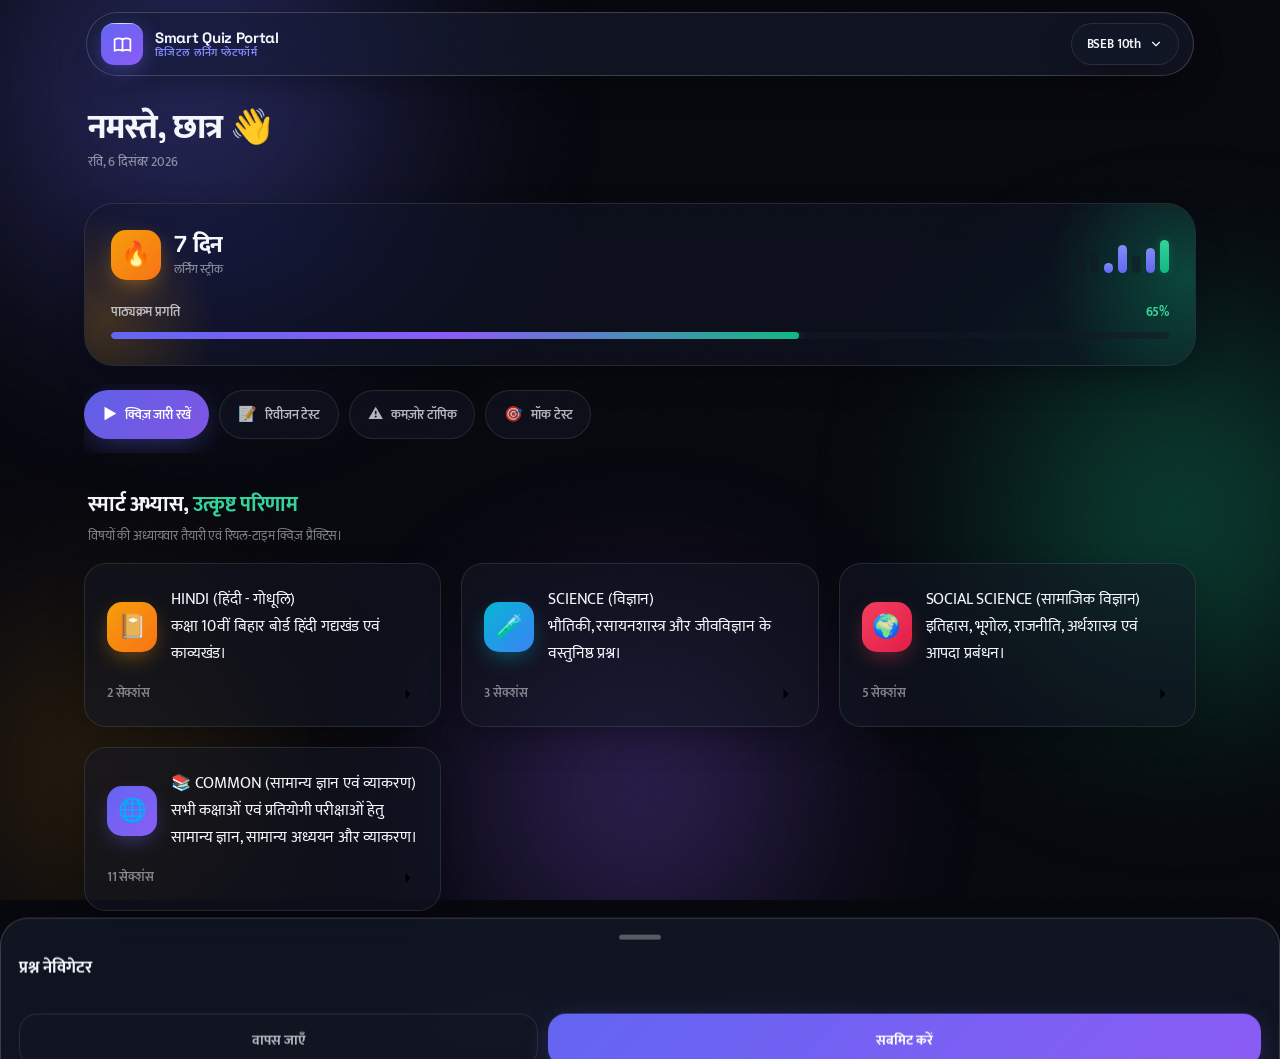
==== commit 303725fd: "update: creator credit -> SHIVAM AND LOKESH" ====
--- a/index.html
+++ b/index.html
@@ -808,7 +808,7 @@
 
 <!-- FOOTER -->
 <footer class="app-footer">
-    &copy; 2026 Smart Quiz Portal · Code By Logic — Created By SHIVAM KUMAR
+    &copy; 2026 Smart Quiz Portal · Code By Logic — Created By SHIVAM AND LOKESH
 </footer>
 
 
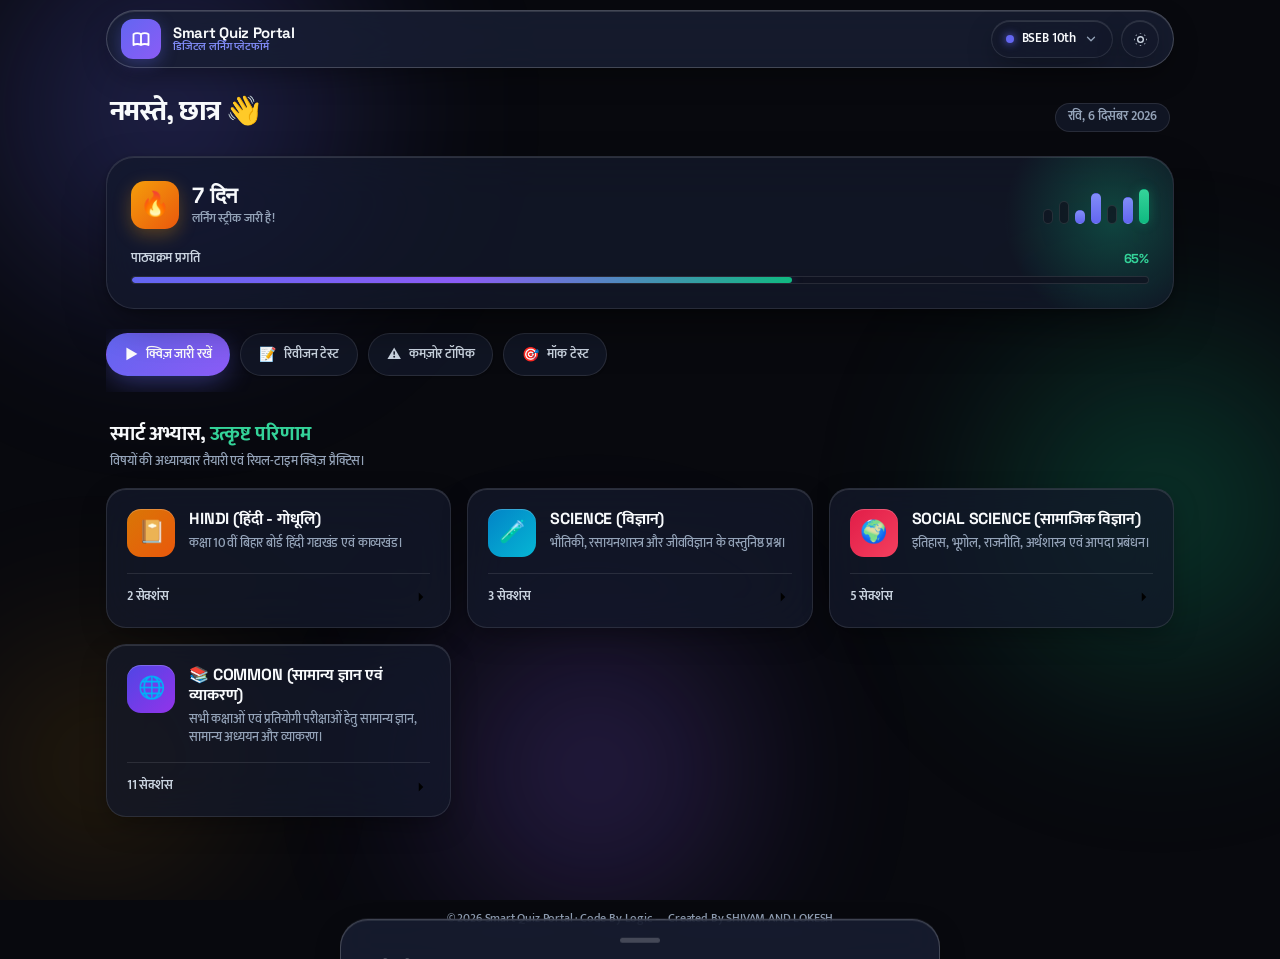
==== commit f6fa894a: "feat: replace index.html with Smart Quiz Portal (v3 redesign)" ====
--- a/index.html
+++ b/index.html
@@ -1,27 +1,28 @@
 <!DOCTYPE html>
-<html lang="hi">
+<html lang="hi" data-theme="dark">
 <head>
     <meta charset="UTF-8">
     <meta name="viewport" content="width=device-width, initial-scale=1.0, viewport-fit=cover">
-    <title>Smart Quiz Portal — स्मार्ट अध्ययन पोर्टल</title>
+    <title>Smart Quiz Portal — स्मार्ट अध्ययन एवं अभ्यास पोर्टल</title>
 
     <!-- PWA -->
     <link rel="manifest" href="./manifest.json">
-    <meta name="theme-color" content="#08090F">
+    <meta name="theme-color" content="#08090E">
     <meta name="apple-mobile-web-app-capable" content="yes">
     <meta name="apple-mobile-web-app-status-bar-style" content="black-translucent">
     <meta name="description" content="BSEB & CBSE board exam prep — chapter-wise quizzes, streak tracking and real-time practice.">
     <link rel="apple-touch-icon" href="./icon-192.png">
 
-    <!-- Fonts -->
+    <!-- Fonts: Inter, Space Grotesk, Mukta -->
     <link rel="preconnect" href="https://fonts.googleapis.com">
     <link rel="preconnect" href="https://fonts.gstatic.com" crossorigin>
-    <link href="https://fonts.googleapis.com/css2?family=Inter:wght@400;500;600;700;800;900&family=Space+Grotesk:wght@500;600;700&family=Mukta:wght@400;500;600;700;800&display=swap" rel="stylesheet">
+    <link href="https://fonts.googleapis.com/css2?family=Inter:wght@400;500;600;700;800;900&family=Space+Grotesk:wght@500;600;700;800&family=Mukta:wght@400;500;600;700;800&display=swap" rel="stylesheet">
 
 <style>
 /* ============================================================
-   SMART QUIZ PORTAL — REFACTORED DESIGN SYSTEM v2
-   8px spatial grid · glassmorphism · WCAG-AAA contrast
+   SMART QUIZ PORTAL — ELITE MODERN DESIGN SYSTEM (v3)
+   8px spatial grid · obsidian glassmorphism · WCAG-AAA contrast
+   Preserved exact course data, upgraded UI/UX architecture
    ============================================================ */
 
 *, *::before, *::after { box-sizing: border-box; margin: 0; padding: 0; }
@@ -33,629 +34,434 @@
 ul,ol { list-style: none; }
 
 :root {
-  --bg-dark: #08090F;
-  --bg-light: #EEF1F8;
-
-  /* glass surfaces (dark) */
-  --glass-1-bg: rgba(18,21,33,0.42);
-  --glass-2-bg: rgba(20,24,38,0.52);
-  --glass-3-bg: rgba(24,28,44,0.62);
-  --glass-4-bg: rgba(28,33,52,0.72);
-  --glass-border: rgba(255,255,255,0.10);
-  --glass-border-bright: rgba(255,255,255,0.18);
-  --glass-border-active: rgba(255,255,255,0.30);
-  --glass-hi: rgba(255,255,255,0.06);
-
-  --blur-1: 40px; --blur-2: 24px; --blur-3: 28px; --blur-4: 18px;
-
-  --indigo:#6366F1; --indigo-2:#818CF8;
-  --violet:#8B5CF6; --violet-2:#A78BFA;
-  --emerald:#10B981; --emerald-2:#34D399; --emerald-glow: rgba(16,185,129,0.30);
-  --rose:#F43F5E; --rose-glow: rgba(244,63,94,0.28);
-  --amber:#F59E0B; --amber-glow: rgba(245,158,11,0.30);
-  --cyan:#06B6D4;
-
-  --text-primary: #F4F6FC;
-  --text-secondary: rgba(244,246,252,0.72);
-  --text-muted: rgba(244,246,252,0.50);
-
-  --shadow-contact: 0 1px 2px rgba(0,0,0,0.20);
-  --shadow-depth: 0 24px 64px -16px rgba(0,0,0,0.55), 0 2px 6px rgba(0,0,0,0.25);
-  --shadow-elevated: 0 12px 36px -8px rgba(0,0,0,0.40);
-  --shadow-glow-i: 0 8px 30px -6px rgba(99,102,241,0.45);
-
-  --r-sm:14px; --r-md:18px; --r-lg:22px; --r-xl:30px; --r-pill:100px;
-  --ease: cubic-bezier(0.32,0.72,0,1);
+  --bg-dark: #08090E;
+  --bg-surface: #10131F;
+  --bg-light: #F8FAFC;
+  --bg-light-surface: #FFFFFF;
+
+  /* Glass surfaces (Dark Mode) */
+  --glass-1-bg: rgba(16, 19, 31, 0.72);
+  --glass-2-bg: rgba(20, 25, 41, 0.78);
+  --glass-3-bg: rgba(24, 30, 50, 0.86);
+  --glass-4-bg: rgba(30, 38, 64, 0.92);
+
+  --glass-border: rgba(255, 255, 255, 0.10);
+  --glass-border-bright: rgba(255, 255, 255, 0.20);
+  --glass-border-active: rgba(99, 102, 241, 0.45);
+  --glass-hi: rgba(255, 255, 255, 0.12);
+
+  --blur-1: 30px; --blur-2: 24px; --blur-3: 20px; --blur-4: 16px;
+
+  /* Accent Colors */
+  --indigo: #6366F1; --indigo-2: #818CF8; --indigo-glow: rgba(99, 102, 241, 0.35);
+  --violet: #8B5CF6; --violet-2: #A78BFA;
+  --emerald: #10B981; --emerald-2: #34D399; --emerald-glow: rgba(16, 185, 129, 0.30);
+  --rose: #F43F5E; --rose-2: #FB7185; --rose-glow: rgba(244, 63, 94, 0.30);
+  --amber: #F59E0B; --amber-2: #FBBF24; --amber-glow: rgba(245, 158, 11, 0.30);
+  --cyan: #06B6D4; --blue: #3B82F6;
+
+  /* High-Contrast WCAG-AAA Text Hierarchy */
+  --text-primary: #F8FAFC;
+  --text-secondary: #CBD5E1;
+  --text-muted: #94A3B8;
+
+  /* Shadows & Depth */
+  --shadow-contact: 0 1px 2px rgba(0,0,0,0.25);
+  --shadow-depth: 0 20px 48px -12px rgba(0,0,0,0.55), 0 2px 6px rgba(0,0,0,0.25);
+  --shadow-elevated: 0 10px 30px -6px rgba(0,0,0,0.40);
+  --shadow-glow-i: 0 8px 28px -4px rgba(99,102,241,0.45);
+  --inner-glow: inset 0 1px 0 var(--glass-hi);
+
+  --r-sm: 12px; --r-md: 16px; --r-lg: 20px; --r-xl: 28px; --r-pill: 9999px;
+  --ease: cubic-bezier(0.16, 1, 0.3, 1);
+  --ease-spring: cubic-bezier(0.34, 1.56, 0.64, 1);
   --grid: 8px;
-}
-
-[data-theme="light"] {
-  --glass-1-bg: rgba(255,255,255,0.62);
-  --glass-2-bg: rgba(255,255,255,0.72);
-  --glass-3-bg: rgba(255,255,255,0.82);
-  --glass-4-bg: rgba(255,255,255,0.90);
-  --glass-border: rgba(15,23,42,0.10);
-  --glass-border-bright: rgba(99,102,241,0.22);
-  --glass-border-active: rgba(99,102,241,0.42);
-  --glass-hi: rgba(255,255,255,0.5);
-  --text-primary:#0B1220;
-  --text-secondary:#475569;
-  --text-muted:#94A3B8;
-  --shadow-depth: 0 24px 64px -16px rgba(15,23,42,0.18), 0 2px 6px rgba(15,23,42,0.06);
-  --shadow-elevated: 0 12px 36px -8px rgba(15,23,42,0.10);
-}
-
-* { -webkit-tap-highlight-color: transparent; }
-html,body { margin:0; padding:0; }
-body {
-  font-family:'Inter','Mukta',-apple-system,BlinkMacSystemFont,system-ui,sans-serif;
-  background:var(--bg-dark); color:var(--text-primary);
-  min-height:100vh; overflow-x:hidden;
-  -webkit-font-smoothing:antialiased; text-rendering:optimizeLegibility;
-  letter-spacing:-0.011em; position:relative;
-  font-feature-settings:"cv11","ss01";
-}
-:lang(hi), [lang="hi"] body { font-family:'Mukta','Inter',system-ui,sans-serif; }
-
-/* ===== AURORA BACKGROUND ===== */
-.aurora-bg { position:fixed; inset:0; z-index:0; overflow:hidden; background:var(--bg-dark); }
-[data-theme="light"] .aurora-bg { background:var(--bg-light); }
-.aurora-orb { position:absolute; border-radius:50%; filter:blur(90px); opacity:0.45; animation:drift 28s ease-in-out infinite; will-change:transform; }
-[data-theme="light"] .aurora-orb { opacity:0.28; }
-.aurora-orb:nth-child(1){ width:620px;height:620px; background:radial-gradient(circle,var(--indigo) 0%,transparent 70%); top:-220px;left:-120px; }
-.aurora-orb:nth-child(2){ width:520px;height:520px; background:radial-gradient(circle,var(--emerald) 0%,transparent 70%); top:28%;right:-160px; animation-delay:-9s; }
-.aurora-orb:nth-child(3){ width:460px;height:460px; background:radial-gradient(circle,var(--violet) 0%,transparent 70%); bottom:-120px;left:32%; animation-delay:-16s; }
-.aurora-orb:nth-child(4){ width:420px;height:420px; background:radial-gradient(circle,var(--amber) 0%,transparent 70%); top:62%;left:-110px; animation-delay:-21s; opacity:0.22; }
-@keyframes drift {
-  0%,100%{ transform:translate(0,0) scale(1); }
-  25%{ transform:translate(48px,28px) scale(1.05); }
-  50%{ transform:translate(-28px,56px) scale(0.96); }
-  75%{ transform:translate(40px,-22px) scale(1.02); }
-}
-.aurora-bg::after{
-  content:""; position:absolute; inset:0; pointer-events:none;
-  background-image:url("data:image/svg+xml,%3Csvg xmlns='http://www.w3.org/2000/svg' width='200' height='200'%3E%3Cfilter id='n'%3E%3CfeTurbulence baseFrequency='0.9'/%3E%3C/filter%3E%3Crect width='200' height='200' filter='url(%23n)' opacity='0.035'/%3E%3C/svg%3E");
-}
-
-/* ===== GLASS SURFACES ===== */
-.glass-1{ background:var(--glass-1-bg); backdrop-filter:blur(var(--blur-1)) saturate(180%); -webkit-backdrop-filter:blur(var(--blur-1)) saturate(180%); border:1px solid var(--glass-border); box-shadow:var(--shadow-depth); }
-.glass-2{ background:var(--glass-2-bg); backdrop-filter:blur(var(--blur-2)) saturate(180%); -webkit-backdrop-filter:blur(var(--blur-2)) saturate(180%); border:1px solid var(--glass-border); box-shadow:var(--shadow-elevated); }
-.glass-3{ background:var(--glass-3-bg); backdrop-filter:blur(var(--blur-3)) saturate(180%); -webkit-backdrop-filter:blur(var(--blur-3)) saturate(180%); border:1px solid var(--glass-border-bright); box-shadow:var(--shadow-elevated); }
-.glass-4{ background:var(--glass-4-bg); backdrop-filter:blur(var(--blur-4)) saturate(180%); -webkit-backdrop-filter:blur(var(--blur-4)) saturate(180%); border:1px solid var(--glass-border-active); box-shadow:var(--shadow-elevated), inset 0 1px 0 var(--glass-hi); }
-
-/* ===== LAYOUT ===== */
-.app-shell{ position:relative; z-index:10; max-width:1140px; margin:0 auto; padding:0 16px 64px; }
-.hidden{ display:none !important; }
-
-/* ===== FLOATING NAV ===== */
-.nav-float{ position:sticky; top:12px; z-index:100; max-width:1108px; margin:12px auto 0; }
-.nav-pill{ display:flex; align-items:center; justify-content:space-between; gap:12px; padding:10px 14px; border-radius:var(--r-pill); transition:all .3s var(--ease); }
-.nav-brand{ display:flex; align-items:center; gap:12px; cursor:pointer; }
-.nav-brand-icon{
-  width:42px;height:42px; border-radius:13px; flex-shrink:0; position:relative; overflow:hidden;
-  background:linear-gradient(135deg,var(--indigo),var(--violet));
-  display:flex; align-items:center; justify-content:center;
-  box-shadow:0 6px 20px rgba(99,102,241,0.40), inset 0 1px 0 rgba(255,255,255,0.25);
-}
-.nav-brand-icon::before{ content:""; position:absolute; inset:0 0 auto 0; height:1px; background:linear-gradient(90deg,transparent,rgba(255,255,255,0.7),transparent); }
-.nav-brand-icon svg{ width:21px;height:21px; stroke:#fff; stroke-width:2; fill:none; stroke-linecap:round; stroke-linejoin:round; position:relative; z-index:1; }
-.nav-brand-text{ display:flex; flex-direction:column; line-height:1.15; }
-.nav-brand-text .name{ font-size:15px; font-weight:700; letter-spacing:-0.02em; color:var(--text-primary); font-family:'Space Grotesk','Inter',sans-serif; }
-.nav-brand-text .tag{ font-size:10.5px; color:var(--indigo-2); font-weight:600; letter-spacing:0.03em; }
-[data-theme="light"] .nav-brand-text .tag{ color:var(--indigo); }
-.nav-actions{ display:flex; align-items:center; gap:8px; }
-
-/* back button */
-.back-btn{ display:flex; align-items:center; gap:6px; padding:9px 15px; border-radius:var(--r-pill); font-size:13px; font-weight:600; color:var(--text-primary); cursor:pointer; transition:all .3s var(--ease); animation:slideInLeft .35s var(--ease); }
-.back-btn:hover{ transform:translateX(-2px); }
-.back-btn:active{ transform:scale(0.97); }
-.back-btn svg{ width:16px;height:16px; stroke:var(--text-secondary); stroke-width:2.5; fill:none; stroke-linecap:round; stroke-linejoin:round; }
-@keyframes slideInLeft{ from{opacity:0;transform:translateX(-18px);} to{opacity:1;transform:translateX(0);} }
-
-/* course selector */
-.course-pill{ display:flex; align-items:center; gap:8px; padding:9px 15px; border-radius:var(--r-pill); font-size:13px; font-weight:600; color:var(--text-primary); cursor:pointer; user-select:none; transition:all .2s var(--ease); }
-.course-pill:hover{ transform:scale(1.03); }
-.course-pill:active{ transform:scale(0.97); }
-.course-pill .chev{ width:14px;height:14px; transition:transform .3s var(--ease); }
-.course-pill.open .chev{ transform:rotate(180deg); }
-.course-dropdown{ position:absolute; top:calc(100% + 10px); right:0; width:284px; border-radius:var(--r-md); padding:6px; z-index:200; opacity:0; transform:translateY(-8px) scale(0.96); pointer-events:none; transition:all .25s var(--ease); }
-.course-dropdown.open{ opacity:1; transform:translateY(0) scale(1); pointer-events:auto; }
-.course-option{ display:flex; align-items:center; gap:11px; padding:11px 12px; border-radius:var(--r-sm); cursor:pointer; transition:background .15s ease; font-size:14px; font-weight:500; color:var(--text-secondary); }
-.course-option:hover{ background:var(--glass-2-bg); }
-.course-option.active{ background:var(--glass-3-bg); color:var(--text-primary); }
-.course-option .chip{ width:10px;height:10px; border-radius:50%; flex-shrink:0; box-shadow:0 0 0 3px rgba(255,255,255,0.06); }
-.course-option .check{ margin-left:auto; width:16px;height:16px; stroke:var(--indigo-2); stroke-width:3; fill:none; stroke-linecap:round; stroke-linejoin:round; opacity:0; transition:opacity .2s ease; }
-.course-option.active .check{ opacity:1; }
-
-/* icon buttons */
-.icon-btn{ width:40px;height:40px; border-radius:50%; display:flex; align-items:center; justify-content:center; cursor:pointer; transition:all .2s var(--ease); position:relative; border:1px solid var(--glass-border); background:var(--glass-2-bg); backdrop-filter:blur(var(--blur-2)) saturate(180%); -webkit-backdrop-filter:blur(var(--blur-2)) saturate(180%); }
-.icon-btn:hover{ transform:scale(1.08); border-color:var(--glass-border-bright); }
-.icon-btn:active{ transform:scale(0.94); }
-.icon-btn svg{ width:18px;height:18px; stroke:var(--text-secondary); stroke-width:2; fill:none; stroke-linecap:round; stroke-linejoin:round; }
-
-/* ===== GREETING ===== */
-.greeting{ padding:32px 4px 12px; animation:fadeInUp .5s var(--ease); }
-.greeting .hello{ font-size:30px; font-weight:800; letter-spacing:-0.03em; font-family:'Space Grotesk','Mukta','Inter',sans-serif; color:var(--text-primary); line-height:1.1; }
-.greeting .date{ font-size:13px; color:var(--text-muted); font-weight:500; margin-top:6px; }
-@keyframes fadeInUp{ 0%{opacity:0;transform:translateY(20px);} 100%{opacity:1;transform:translateY(0);} }
-
-/* ===== HERO STREAK CARD ===== */
-.hero-card{ border-radius:var(--r-xl); padding:26px; margin:18px 0; position:relative; overflow:hidden; animation:fadeInUp .6s var(--ease) .1s forwards; }
-.hero-card::before{ content:""; position:absolute; top:-44%; right:-12%; width:280px;height:280px; background:radial-gradient(circle,var(--emerald-glow) 0%,transparent 70%); pointer-events:none; }
-.hero-card::after{ content:""; position:absolute; bottom:-40%; left:-8%; width:220px;height:220px; background:radial-gradient(circle,var(--amber-glow) 0%,transparent 70%); pointer-events:none; opacity:0.7; }
-.hero-top{ display:flex; align-items:center; justify-content:space-between; margin-bottom:22px; position:relative; z-index:1; }
-.streak-info{ display:flex; align-items:center; gap:13px; }
-.streak-icon{ width:50px;height:50px; border-radius:15px; background:linear-gradient(135deg,var(--amber),#F97316); display:flex; align-items:center; justify-content:center; font-size:24px; animation:flicker 2.4s ease-in-out infinite; box-shadow:0 8px 22px -6px rgba(245,158,11,0.55); }
-@keyframes flicker{ 0%,100%{transform:scale(1);} 50%{transform:scale(1.06);} }
-.streak-text .v{ font-size:23px; font-weight:800; font-family:'Space Grotesk','Mukta',sans-serif; color:var(--text-primary); line-height:1.1; }
-.streak-text .l{ font-size:12px; color:var(--text-muted); font-weight:500; margin-top:2px; }
-.weekly-bars{ display:flex; align-items:flex-end; gap:5px; height:36px; }
-.weekly-bars .bar{ width:9px; border-radius:5px; background:var(--glass-2-bg); transition:height .5s var(--ease); }
-.weekly-bars .bar.active{ background:linear-gradient(180deg,var(--indigo-2),var(--indigo)); }
-.weekly-bars .bar.today{ background:linear-gradient(180deg,var(--emerald-2),var(--emerald)); box-shadow:0 0 10px var(--emerald-glow); }
-.progress-line{ position:relative; z-index:1; }
-.progress-line .label{ display:flex; justify-content:space-between; font-size:12.5px; font-weight:600; color:var(--text-secondary); margin-bottom:9px; }
-.progress-line .label .pct{ color:var(--emerald-2); font-weight:700; }
-.progress-track{ height:7px; border-radius:100px; background:var(--glass-2-bg); overflow:hidden; }
-.progress-fill{ height:100%; border-radius:100px; background:linear-gradient(90deg,var(--indigo),var(--violet),var(--emerald)); transition:width .9s var(--ease); box-shadow:0 0 14px rgba(99,102,241,0.45); }
-
-/* ===== QUICK ACTIONS ===== */
-.quick-actions{ display:flex; gap:10px; overflow-x:auto; padding:6px 0 14px; scrollbar-width:none; -ms-overflow-style:none; }
-.quick-actions::-webkit-scrollbar{ display:none; }
-.qa-pill{ display:flex; align-items:center; gap:8px; padding:11px 18px; border-radius:var(--r-pill); font-size:13px; font-weight:600; color:var(--text-secondary); white-space:nowrap; cursor:pointer; transition:all .2s var(--ease); flex-shrink:0; border:1px solid var(--glass-border); background:var(--glass-2-bg); backdrop-filter:blur(var(--blur-2)); -webkit-backdrop-filter:blur(var(--blur-2)); }
-.qa-pill:hover{ transform:translateY(-2px); border-color:var(--glass-border-bright); color:var(--text-primary); }
-.qa-pill:active{ transform:scale(0.96); }
-.qa-pill.primary{ background:linear-gradient(135deg,rgba(99,102,241,0.95),rgba(139,92,246,0.92)); border-color:transparent; color:#fff; box-shadow:var(--shadow-glow-i); }
-.qa-pill.primary:hover{ color:#fff; }
-.qa-pill .icon{ font-size:15px; }
-
-/* ===== SECTION HEAD ===== */
-.section-head{ display:flex; align-items:baseline; justify-content:space-between; margin:34px 4px 16px; flex-wrap:wrap; gap:8px; animation:fadeInUp .5s var(--ease); }
-.section-head h2{ font-size:21px; font-weight:700; letter-spacing:-0.02em; color:var(--text-primary); margin:0; font-family:'Space Grotesk','Mukta',sans-serif; }
-.section-head p{ font-size:13px; color:var(--text-muted); margin:3px 0 0; }
-
-/* ===== SUBJECT CARD GRID ===== */
-.card-grid{ display:grid; grid-template-columns:repeat(auto-fill,minmax(0,1fr)); gap:14px; animation:fadeInUp .5s var(--ease) .05s forwards; }
-@media(min-width:520px){ .card-grid{ grid-template-columns:repeat(2,1fr); } }
-@media(min-width:900px){ .card-grid{ grid-template-columns:repeat(3,1fr); gap:18px; } }
-
-.skeleton-card{ border-radius:var(--r-lg); padding:20px; min-height:130px; }
-.skel-line{ height:10px; border-radius:6px; background:var(--glass-2-bg); margin-bottom:10px; }
-.skel-line.w80{ width:80%; } .skel-line.w60{ width:60%; } .skel-line.w40{ width:40%; } .skel-line.w3{ width:30%; }
-.skel-spinner{ width:30px;height:30px; border-radius:50%; border:3px solid var(--glass-2-bg); border-top-color:var(--indigo-2); animation:spin .8s linear infinite; margin:0 auto; }
-@keyframes spin{ to{ transform:rotate(360deg); } }
-
-.subject-card{ border-radius:var(--r-lg); padding:20px; cursor:pointer; transition:transform .25s var(--ease), box-shadow .25s var(--ease), border-color .25s var(--ease); position:relative; overflow:hidden; animation:cardIn .45s var(--ease) backwards; }
-.subject-card:hover{ transform:translateY(-4px); border-color:var(--glass-border-bright); box-shadow:var(--shadow-depth); }
-.subject-card:active{ transform:translateY(-1px) scale(0.99); }
-@keyframes cardIn{ from{opacity:0;transform:translateY(16px);} to{opacity:1;transform:translateY(0);} }
-.subject-card-top{ display:flex; align-items:center; gap:14px; margin-bottom:16px; }
-.subject-card-icon{ width:50px;height:50px; border-radius:15px; display:flex; align-items:center; justify-content:center; font-size:23px; flex-shrink:0; box-shadow:inset 0 1px 0 rgba(255,255,255,0.18); }
-.subject-card-icon.hindi{ background:linear-gradient(135deg,#F59E0B,#F97316); box-shadow:0 8px 22px -6px rgba(245,158,11,0.5); }
-.subject-card-icon.science{ background:linear-gradient(135deg,#06B6D4,#3B82F6); box-shadow:0 8px 22px -6px rgba(6,182,212,0.5); }
-.subject-card-icon.math{ background:linear-gradient(135deg,#8B5CF6,#6366F1); box-shadow:0 8px 22px -6px rgba(139,92,246,0.5); }
-.subject-card-icon.english{ background:linear-gradient(135deg,#10B981,#059669); box-shadow:0 8px 22px -6px rgba(16,185,129,0.5); }
-.subject-card-icon.social{ background:linear-gradient(135deg,#F43F5E,#E11D48); box-shadow:0 8px 22px -6px rgba(244,63,94,0.5); }
-.subject-card-icon.common{ background:linear-gradient(135deg,#6366F1,#8B5CF6); box-shadow:0 8px 22px -6px rgba(99,102,241,0.5); }
-.subject-card-icon.org{ background:linear-gradient(135deg,#0EA5E9,#2563EB); box-shadow:0 8px 22px -6px rgba(14,165,233,0.5); }
-.subject-card .title{ font-size:16px; font-weight:700; color:var(--text-primary); letter-spacing:-0.01em; line-height:1.25; }
-.subject-card-foot{ display:flex; align-items:center; justify-content:space-between; }
-.subject-card .count{ font-size:12.5px; color:var(--text-muted); font-weight:600; display:flex; align-items:center; gap:6px; }
-.subject-card .chevron{ width:20px;height:20px; color:var(--text-muted); transition:transform .25s var(--ease); flex-shrink:0; }
-.subject-card:hover .chevron{ transform:translateX(3px); color:var(--indigo-2); }
-
-/* ===== CHAPTER LIST ===== */
-.chapter-list{ display:flex; flex-direction:column; gap:10px; animation:fadeInUp .4s var(--ease); }
-.chapter-row{ border-radius:var(--r-md); padding:16px 18px; display:flex; align-items:center; gap:14px; cursor:pointer; transition:all .2s var(--ease); animation:cardIn .4s var(--ease) backwards; }
-.chapter-row:hover{ transform:translateX(3px); border-color:var(--glass-border-bright); }
-.chapter-row:active{ transform:scale(0.99); }
-.chapter-num{ width:38px;height:38px; border-radius:11px; flex-shrink:0; display:flex; align-items:center; justify-content:center; font-size:14px; font-weight:800; font-family:'Space Grotesk',sans-serif; background:var(--glass-3-bg); color:var(--text-primary); border:1px solid var(--glass-border); }
-.chapter-body{ flex:1; min-width:0; }
-.chapter-body .title{ font-size:15px; font-weight:600; color:var(--text-primary); line-height:1.3; overflow:hidden; text-overflow:ellipsis; white-space:nowrap; }
-.chapter-body .status{ font-size:12px; color:var(--text-muted); font-weight:500; margin-top:3px; display:flex; align-items:center; gap:6px; }
-.chapter-play{ width:34px;height:34px; border-radius:50%; flex-shrink:0; display:flex; align-items:center; justify-content:center; background:linear-gradient(135deg,rgba(99,102,241,0.92),rgba(139,92,246,0.92)); box-shadow:0 6px 18px -6px rgba(99,102,241,0.5); transition:transform .2s var(--ease); }
-.chapter-row:hover .chapter-play{ transform:scale(1.08); }
-.chapter-play svg{ width:15px;height:15px; fill:#fff; }
-
-/* ===== QUIZ ENGINE ===== */
-.quiz-shell{ position:relative; z-index:10; max-width:760px; margin:0 auto; padding:22px 16px 64px; }
-.quiz-panel{ border-radius:var(--r-xl); padding:0; overflow:hidden; animation:fadeInUp .5s var(--ease); }
-
-/* start screen */
-.start-screen{ padding:44px 28px 36px; text-align:center; display:flex; flex-direction:column; align-items:center; gap:16px; animation:fadeInUp .5s var(--ease); }
-.start-icon{ width:72px;height:72px; border-radius:22px; background:linear-gradient(135deg,var(--indigo),var(--violet)); display:flex; align-items:center; justify-content:center; font-size:34px; box-shadow:0 14px 34px -8px rgba(99,102,241,0.55); margin-bottom:4px; }
-.start-title{ font-size:25px; font-weight:800; letter-spacing:-0.02em; font-family:'Space Grotesk','Mukta',sans-serif; color:var(--text-primary); }
-.start-subtitle{ font-size:14px; color:var(--text-secondary); font-weight:500; max-width:480px; }
-.start-desc{ font-size:13px; color:var(--text-muted); max-width:440px; }
-.btn-start{ padding:14px 34px; border-radius:var(--r-pill); font-size:15px; font-weight:700; color:#fff; cursor:pointer; background:linear-gradient(135deg,var(--indigo),var(--violet)); box-shadow:var(--shadow-glow-i); transition:all .2s var(--ease); margin-top:8px; }
-.btn-start:hover{ transform:translateY(-2px); box-shadow:0 12px 34px -6px rgba(99,102,241,0.6); }
-.btn-start:active{ transform:scale(0.97); }
-
-/* quiz info strip */
-.quiz-info-strip{ display:flex; align-items:center; justify-content:space-between; gap:12px; padding:16px 22px; border-bottom:1px solid var(--glass-border); flex-wrap:wrap; }
-.info-chip{ display:flex; align-items:center; gap:8px; font-size:13px; font-weight:600; color:var(--text-secondary); }
-.info-chip .icon{ font-size:15px; }
-.lang-pills{ display:flex; gap:6px; }
-.lang-pill{ padding:6px 13px; border-radius:var(--r-pill); font-size:12px; font-weight:700; cursor:pointer; border:1px solid var(--glass-border); color:var(--text-muted); transition:all .2s var(--ease); user-select:none; }
-.lang-pill:hover{ border-color:var(--glass-border-bright); }
-.lang-pill.active{ background:var(--glass-3-bg); color:var(--text-primary); border-color:var(--glass-border-active); }
-
-/* quiz header */
-.quiz-header{ padding:20px 22px 14px; border-bottom:1px solid var(--glass-border); }
-.quiz-header-top{ display:flex; align-items:center; justify-content:space-between; gap:12px; margin-bottom:14px; }
-.q-counter{ font-size:13px; font-weight:600; color:var(--text-muted); }
-.q-counter .current{ color:var(--indigo-2); font-weight:800; font-size:16px; font-family:'Space Grotesk',sans-serif; }
-.q-score{ display:flex; align-items:center; gap:8px; }
-.score-pill{ display:flex; align-items:center; gap:6px; padding:6px 12px; border-radius:var(--r-pill); font-size:12px; font-weight:700; color:var(--text-secondary); background:var(--glass-2-bg); border:1px solid var(--glass-border); }
-.score-pill .v{ color:var(--emerald-2); font-family:'Space Grotesk',sans-serif; font-size:14px; }
-.seg-progress{ display:flex; gap:4px; }
-.seg{ flex:1; height:5px; border-radius:100px; background:var(--glass-2-bg); transition:background .3s var(--ease); }
-.seg.correct{ background:linear-gradient(90deg,var(--emerald),var(--emerald-2)); }
-.seg.wrong{ background:linear-gradient(90deg,var(--rose),#FB7185); }
-.seg.skipped{ background:var(--amber); }
-
-/* quiz body + question */
-.quiz-body{ padding:26px 22px 22px; }
-.question-card{ animation:fadeQ .4s var(--ease); }
-.question-card.fade-in{ animation:fadeQ .45s var(--ease); }
-@keyframes fadeQ{ from{opacity:0;transform:translateY(12px);} to{opacity:1;transform:translateY(0);} }
-.question-hi{ font-size:18px; font-weight:700; color:var(--text-primary); line-height:1.5; letter-spacing:-0.01em; font-family:'Mukta','Inter',sans-serif; }
-.question-en{ font-size:15px; font-weight:500; color:var(--text-secondary); line-height:1.5; margin-top:10px; font-style:italic; }
-
-.options-container{ display:flex; flex-direction:column; gap:10px; margin-top:24px; }
-.option-btn{ display:flex; align-items:center; gap:13px; padding:15px 16px; border-radius:var(--r-md); cursor:pointer; transition:all .2s var(--ease); border:1px solid var(--glass-border); background:var(--glass-2-bg); text-align:left; width:100%; animation:cardIn .4s var(--ease) backwards; }
-.option-btn:hover:not(.disabled-opt){ transform:translateY(-2px); border-color:var(--glass-border-bright); background:var(--glass-3-bg); }
-.option-btn:active:not(.disabled-opt){ transform:scale(0.99); }
-.option-btn.disabled-opt{ cursor:default; }
-.option-letter{ width:30px;height:30px; border-radius:9px; flex-shrink:0; display:flex; align-items:center; justify-content:center; font-size:13px; font-weight:800; font-family:'Space Grotesk',sans-serif; background:var(--glass-3-bg); color:var(--text-secondary); border:1px solid var(--glass-border); transition:all .2s var(--ease); }
-.option-text{ flex:1; font-size:14.5px; font-weight:500; color:var(--text-primary); line-height:1.4; }
-.option-icon{ width:22px;height:22px; flex-shrink:0; opacity:0; transition:opacity .25s var(--ease); }
-.option-btn.correct{ border-color:rgba(16,185,129,0.55); background:rgba(16,185,129,0.14); box-shadow:0 0 0 1px rgba(16,185,129,0.3); }
-.option-btn.correct .option-letter{ background:linear-gradient(135deg,var(--emerald),var(--emerald-2)); color:#04130D; border-color:transparent; }
-.option-btn.correct .option-icon{ opacity:1; }
-.option-btn.wrong{ border-color:rgba(244,63,94,0.55); background:rgba(244,63,94,0.14); box-shadow:0 0 0 1px rgba(244,63,94,0.3); }
-.option-btn.wrong .option-letter{ background:linear-gradient(135deg,var(--rose),#FB7185); color:#1A0309; border-color:transparent; }
-.option-btn.wrong .option-icon{ opacity:1; }
-.option-btn.disabled-opt:not(.correct):not(.wrong){ opacity:0.55; }
-
-/* quiz footer */
-.quiz-footer{ display:flex; gap:10px; padding:16px 22px 22px; border-top:1px solid var(--glass-border); }
-.btn-skip{ flex:1; padding:14px; border-radius:var(--r-md); font-size:14px; font-weight:700; color:var(--text-secondary); cursor:pointer; border:1px solid var(--glass-border); background:var(--glass-2-bg); transition:all .2s var(--ease); }
-.btn-skip:hover{ color:var(--text-primary); border-color:var(--glass-border-bright); }
-.btn-skip:active{ transform:scale(0.98); }
-.btn-next{ flex:1.4; padding:14px; border-radius:var(--r-md); font-size:14px; font-weight:700; color:#fff; cursor:pointer; background:linear-gradient(135deg,var(--indigo),var(--violet)); box-shadow:var(--shadow-glow-i); transition:all .2s var(--ease); display:flex; align-items:center; justify-content:center; gap:8px; }
-.btn-next:hover{ transform:translateY(-2px); }
-.btn-next:active{ transform:scale(0.98); }
-.btn-next:disabled{ opacity:0.45; cursor:not-allowed; transform:none; box-shadow:none; }
-
-/* swipe hint */
-.swipe-hint{ text-align:center; font-size:11px; color:var(--text-muted); font-weight:500; padding:8px 0 4px; letter-spacing:0.02em; }
-
-/* ===== RESULT SCREEN ===== */
-.result-screen{ padding:40px 26px 32px; display:flex; flex-direction:column; align-items:center; gap:18px; animation:fadeInUp .5s var(--ease); text-align:center; }
-.result-chapter{ font-size:13px; font-weight:600; color:var(--text-muted); }
-.result-complete{ font-size:15px; font-weight:700; color:var(--emerald-2); display:flex; align-items:center; gap:8px; }
-.score-ring-wrap{ position:relative; width:190px;height:190px; }
-.score-ring{ transform:rotate(-90deg); }
-.ring-bg{ fill:none; stroke:var(--glass-2-bg); stroke-width:10; }
-.ring-fill{ fill:none; stroke-width:10; stroke-linecap:round; transition:stroke-dashoffset 1.1s var(--ease); filter:drop-shadow(0 0 8px rgba(99,102,241,0.4)); }
-.score-center{ position:absolute; inset:0; display:flex; flex-direction:column; align-items:center; justify-content:center; gap:2px; }
-.score-pct{ font-size:42px; font-weight:800; font-family:'Space Grotesk',sans-serif; color:var(--text-primary); line-height:1; }
-.score-grade{ font-size:13px; font-weight:700; letter-spacing:0.08em; text-transform:uppercase; color:var(--indigo-2); }
-.result-sub{ font-size:14px; color:var(--text-secondary); font-weight:500; }
-.stat-tiles{ display:flex; gap:10px; width:100%; max-width:420px; }
-.stat-tile{ flex:1; padding:14px 10px; border-radius:var(--r-md); border:1px solid var(--glass-border); background:var(--glass-2-bg); display:flex; flex-direction:column; align-items:center; gap:6px; }
-.stat-icon{ font-size:18px; }
-.stat-val{ font-size:19px; font-weight:800; font-family:'Space Grotesk',sans-serif; color:var(--text-primary); }
-.stat-label{ font-size:11px; font-weight:600; color:var(--text-muted); }
-.result-msg{ font-size:14px; color:var(--text-secondary); font-weight:500; max-width:420px; }
-.result-actions{ display:flex; gap:10px; width:100%; max-width:420px; }
-.btn-action-primary{ flex:1; padding:14px; border-radius:var(--r-md); font-size:14px; font-weight:700; color:#fff; cursor:pointer; background:linear-gradient(135deg,var(--indigo),var(--violet)); box-shadow:var(--shadow-glow-i); transition:all .2s var(--ease); }
-.btn-action-primary:hover{ transform:translateY(-2px); }
-.btn-action-ghost{ flex:1; padding:14px; border-radius:var(--r-md); font-size:14px; font-weight:700; color:var(--text-secondary); cursor:pointer; border:1px solid var(--glass-border); background:var(--glass-2-bg); transition:all .2s var(--ease); }
-.btn-action-ghost:hover{ color:var(--text-primary); border-color:var(--glass-border-bright); }
-.btn-action-primary:active,.btn-action-ghost:active{ transform:scale(0.98); }
-
-/* ===== BOTTOM SHEET ===== */
-.sheet-overlay{ position:fixed; inset:0; background:rgba(4,6,12,0.55); backdrop-filter:blur(4px); -webkit-backdrop-filter:blur(4px); z-index:300; opacity:0; pointer-events:none; transition:opacity .3s var(--ease); }
-.sheet-overlay.open{ opacity:1; pointer-events:auto; }
-.bottom-sheet{ position:fixed; left:0; right:0; bottom:0; z-index:310; border-radius:28px 28px 0 0; padding:10px 18px 26px; transform:translateY(110%); transition:transform .4s var(--ease); max-height:82vh; overflow-y:auto; }
-.bottom-sheet.open{ transform:translateY(0); }
-.sheet-handle{ width:42px;height:5px; border-radius:100px; background:var(--glass-border-active); margin:6px auto 14px; }
-.sheet-title{ font-size:17px; font-weight:700; color:var(--text-primary); font-family:'Space Grotesk','Mukta',sans-serif; }
-.sheet-sub{ font-size:13px; color:var(--text-muted); font-weight:500; margin-top:4px; margin-bottom:14px; }
-.sheet-actions{ display:flex; gap:10px; margin-top:18px; }
-.nav-grid{ display:grid; grid-template-columns:repeat(auto-fill,minmax(42px,1fr)); gap:8px; }
-.nav-cell{ aspect-ratio:1; border-radius:11px; display:flex; align-items:center; justify-content:center; font-size:13px; font-weight:700; font-family:'Space Grotesk',sans-serif; cursor:pointer; border:1px solid var(--glass-border); background:var(--glass-2-bg); color:var(--text-secondary); transition:all .15s var(--ease); }
-.nav-cell:hover{ border-color:var(--glass-border-bright); }
-.nav-cell.correct{ background:rgba(16,185,129,0.18); border-color:rgba(16,185,129,0.5); color:var(--emerald-2); }
-.nav-cell.wrong{ background:rgba(244,63,94,0.18); border-color:rgba(244,63,94,0.5); color:#FB7185; }
-.nav-cell.skipped{ background:rgba(245,158,11,0.16); border-color:rgba(245,158,11,0.45); color:var(--amber); }
-.nav-cell.current{ box-shadow:0 0 0 2px var(--indigo-2); }
-
-/* ===== DEV MODAL ===== */
-.dev-modal-bg{ position:fixed; inset:0; background:rgba(4,6,12,0.6); backdrop-filter:blur(6px); -webkit-backdrop-filter:blur(6px); z-index:400; display:flex; align-items:center; justify-content:center; padding:24px; opacity:0; pointer-events:none; transition:opacity .3s var(--ease); }
-.dev-modal-bg.open{ opacity:1; pointer-events:auto; }
-.dev-modal{ max-width:380px; width:100%; border-radius:var(--r-xl); padding:32px 26px; text-align:center; transform:scale(0.92) translateY(10px); transition:transform .35s var(--ease); }
-.dev-modal-bg.open .dev-modal{ transform:scale(1) translateY(0); }
-.dev-modal-icon{ width:64px;height:64px; border-radius:20px; margin:0 auto 16px; background:linear-gradient(135deg,var(--amber),#F97316); display:flex; align-items:center; justify-content:center; font-size:30px; box-shadow:0 12px 30px -8px rgba(245,158,11,0.5); }
-.dev-modal h3{ font-size:19px; font-weight:700; color:var(--text-primary); font-family:'Space Grotesk','Mukta',sans-serif; margin-bottom:10px; }
-.dev-modal p{ font-size:14px; color:var(--text-secondary); line-height:1.55; margin-bottom:20px; }
-
-/* ===== FOOTER ===== */
-.app-footer{ position:relative; z-index:10; text-align:center; padding:28px 16px 36px; font-size:12px; color:var(--text-muted); font-weight:500; letter-spacing:0.01em; }
-
-/* ===== MOBILE-FIRST OPTIMIZATION ===== */
-/* Safe-area insets for notched phones (iPhone X+, Android punch-hole) */
-:root{
+
   --safe-top: env(safe-area-inset-top, 0px);
   --safe-bottom: env(safe-area-inset-bottom, 0px);
-  --safe-left: env(safe-area-inset-left, 0px);
-  --safe-right: env(safe-area-inset-right, 0px);
-}
-
-/* Prevent iOS Safari auto-zoom on input focus (must be >=16px) */
-input, select, textarea{ font-size:16px; }
-
-/* Disable double-tap-to-zoom delay on touch targets (iOS 300ms) */
-button, .option-btn, .subject-card, .chapter-row, .course-pill,
-.course-option, .qa-pill, .lang-pill, .nav-cell, .nav-brand, .back-btn{
-  -webkit-tap-highlight-color: transparent;
-  touch-action: manipulation;
-  -webkit-touch-callout: none;
-  user-select: none;
-}
-
-/* Smooth momentum scrolling on iOS */
-.quick-actions, .bottom-sheet, .chapter-list, .nav-grid{
-  -webkit-overflow-scrolling: touch;
-  overscroll-behavior: contain;
-}
-
-/* Body: account for safe areas, prevent horizontal scroll & bounce */
-body{
-  padding-left: var(--safe-left);
-  padding-right: var(--safe-right);
-  overscroll-behavior-y: none;
-}
-
-/* ===== TABLET (<=768px) ===== */
-@media(max-width:768px){
-  .app-shell{ padding:0 14px 56px; }
-  .nav-float{ top: calc(8px + var(--safe-top)); margin:8px auto 0; }
-  .nav-pill{ padding:9px 12px; gap:8px; }
-  .nav-brand-icon{ width:38px; height:38px; border-radius:11px; }
-  .nav-brand-icon svg{ width:19px; height:19px; }
-  .nav-brand-text .name{ font-size:14px; }
-  .course-pill{ padding:8px 12px; font-size:12.5px; }
-  .course-dropdown{ width:260px; }
-  .greeting{ padding:24px 2px 10px; }
-  .greeting .hello{ font-size:27px; }
-  .hero-card{ padding:22px; }
-  .streak-icon{ width:46px; height:46px; font-size:22px; }
-  .streak-text .v{ font-size:21px; }
-  .section-head h2{ font-size:19px; }
-  .card-grid{ gap:12px; }
-  .subject-card{ padding:18px; }
-  .subject-card-icon{ width:46px; height:46px; font-size:21px; }
-  .subject-card .title{ font-size:15px; }
-  .quiz-shell{ padding:18px 14px calc(56px + var(--safe-bottom)); }
-  .quiz-panel{ border-radius:var(--r-lg); }
-  .start-screen{ padding:36px 20px 28px; }
-  .start-icon{ width:64px; height:64px; font-size:30px; }
-  .start-title{ font-size:22px; }
-  .quiz-info-strip{ padding:14px 16px; }
-  .quiz-header{ padding:18px 16px 12px; }
-  .quiz-body{ padding:22px 16px 18px; }
-  .quiz-footer{ padding:14px 16px calc(16px + var(--safe-bottom)); }
-  .question-hi{ font-size:17px; line-height:1.45; }
-  .question-en{ font-size:14px; }
-  .option-btn{ padding:14px 14px; min-height:52px; }
-  .option-text{ font-size:14px; }
-  .option-letter{ width:28px; height:28px; font-size:12.5px; }
-  .btn-skip, .btn-next{ padding:13px; font-size:13.5px; }
-  .result-screen{ padding:32px 20px 28px; }
-  .score-ring-wrap{ width:168px; height:168px; }
-  .score-pct{ font-size:38px; }
-  .stat-tile{ padding:12px 8px; }
-  .stat-val{ font-size:17px; }
-  .dev-modal{ padding:28px 22px; }
-  .dev-modal h3{ font-size:17px; }
-  .dev-modal p{ font-size:13.5px; }
-  .bottom-sheet{ padding:10px 16px calc(24px + var(--safe-bottom)); border-radius:24px 24px 0 0; }
-  .app-footer{ padding:24px 16px calc(32px + var(--safe-bottom)); }
-}
-
-/* ===== MOBILE (<=480px) ===== */
-@media(max-width:480px){
-  .app-shell{ padding:0 12px 48px; }
-  .nav-float{ margin:6px auto 0; }
-  .nav-pill{ padding:8px 10px; gap:6px; }
-  .nav-brand{ gap:9px; }
-  .nav-brand-icon{ width:36px; height:36px; border-radius:10px; }
-  .nav-brand-icon svg{ width:18px; height:18px; }
-  .nav-brand-text .name{ font-size:13.5px; }
-  .nav-brand-text .tag{ display:none; }
-  .back-btn{ padding:8px 12px; font-size:12.5px; }
-  .back-btn span{ display:none; }  /* icon-only on very small screens */
-  .course-pill{ padding:8px 11px; font-size:12px; gap:6px; }
-  .course-pill .chev{ width:13px; height:13px; }
-  .course-dropdown{ width:calc(100vw - 28px); max-width:280px; }
-  .greeting{ padding:20px 2px 8px; }
-  .greeting .hello{ font-size:24px; }
-  .greeting .date{ font-size:12px; }
-  .hero-card{ padding:18px; border-radius:var(--r-lg); margin:14px 0; }
-  .hero-top{ margin-bottom:18px; }
-  .streak-info{ gap:11px; }
-  .streak-icon{ width:44px; height:44px; font-size:21px; border-radius:13px; }
-  .streak-text .v{ font-size:19px; }
-  .streak-text .l{ font-size:11px; }
-  .weekly-bars{ height:30px; gap:4px; }
-  .weekly-bars .bar{ width:7px; }
-  .progress-line .label{ font-size:11.5px; margin-bottom:7px; }
-  .progress-track{ height:6px; }
-  .quick-actions{ gap:8px; padding:4px 0 12px; }
-  .qa-pill{ padding:10px 15px; font-size:12.5px; }
-  .qa-pill .icon{ font-size:14px; }
-  .section-head{ margin:26px 2px 12px; }
-  .section-head h2{ font-size:17.5px; }
-  .section-head p{ font-size:12px; }
-  .card-grid{ grid-template-columns:1fr; gap:10px; }
-  .subject-card{ padding:16px; border-radius:var(--r-md); }
-  .subject-card-top{ gap:12px; margin-bottom:13px; }
-  .subject-card-icon{ width:44px; height:44px; font-size:20px; border-radius:13px; }
-  .subject-card .title{ font-size:14.5px; }
-  .subject-card .count{ font-size:11.5px; }
-  .chapter-row{ padding:14px 14px; gap:12px; border-radius:var(--r-sm); }
-  .chapter-num{ width:36px; height:36px; font-size:13px; }
-  .chapter-body .title{ font-size:14px; }
-  .chapter-body .status{ font-size:11.5px; }
-  .chapter-play{ width:32px; height:32px; }
-  .quiz-shell{ padding:16px 12px calc(48px + var(--safe-bottom)); }
-  .quiz-panel{ border-radius:var(--r-lg); }
-  .start-screen{ padding:30px 18px 24px; gap:14px; }
-  .start-icon{ width:60px; height:60px; font-size:28px; border-radius:18px; }
-  .start-title{ font-size:20px; }
-  .start-subtitle{ font-size:13px; }
-  .start-desc{ font-size:12px; }
-  .btn-start{ padding:13px 28px; font-size:14px; }
-  .quiz-info-strip{ padding:12px 14px; gap:8px; }
-  .info-chip{ font-size:12px; }
-  .lang-pill{ padding:6px 11px; font-size:11.5px; }
-  .quiz-header{ padding:16px 14px 11px; }
-  .quiz-header-top{ margin-bottom:12px; }
-  .q-counter{ font-size:12px; }
-  .q-counter .current{ font-size:15px; }
-  .score-pill{ padding:5px 10px; font-size:11.5px; }
-  .score-pill .v{ font-size:13px; }
-  .seg{ height:4px; }
-  .quiz-body{ padding:20px 14px 16px; }
-  .question-hi{ font-size:16px; line-height:1.45; }
-  .question-en{ font-size:13.5px; margin-top:8px; }
-  .options-container{ gap:9px; margin-top:20px; }
-  .option-btn{ padding:13px 13px; min-height:50px; gap:11px; border-radius:var(--r-sm); }
-  .option-text{ font-size:13.5px; line-height:1.35; }
-  .option-letter{ width:27px; height:27px; font-size:12px; border-radius:8px; }
-  .option-icon{ width:20px; height:20px; }
-  .quiz-footer{ gap:8px; padding:12px 14px calc(14px + var(--safe-bottom)); }
-  .btn-skip, .btn-next{ padding:12px; font-size:13px; border-radius:var(--r-sm); }
-  .btn-next{ flex:1.3; }
-  .swipe-hint{ font-size:10.5px; padding:6px 0 2px; }
-  .result-screen{ padding:28px 18px 24px; gap:15px; }
-  .result-chapter{ font-size:12px; }
-  .result-complete{ font-size:14px; }
-  .score-ring-wrap{ width:150px; height:150px; }
-  .ring-bg, .ring-fill{ stroke-width:9; }
-  .score-pct{ font-size:34px; }
-  .score-grade{ font-size:12px; }
-  .result-sub{ font-size:13px; }
-  .stat-tiles{ gap:8px; }
-  .stat-tile{ padding:11px 6px; gap:4px; }
-  .stat-icon{ font-size:16px; }
-  .stat-val{ font-size:16px; }
-  .stat-label{ font-size:10.5px; }
-  .result-msg{ font-size:13px; }
-  .result-actions{ gap:8px; }
-  .btn-action-primary, .btn-action-ghost{ padding:12px; font-size:13px; border-radius:var(--r-sm); }
-  .dev-modal-bg{ padding:20px; }
-  .dev-modal{ padding:26px 20px; border-radius:var(--r-lg); }
-  .dev-modal-icon{ width:56px; height:56px; font-size:26px; border-radius:17px; }
-  .dev-modal h3{ font-size:17px; }
-  .dev-modal p{ font-size:13px; line-height:1.5; margin-bottom:18px; }
-  .btn-start{ padding:13px; font-size:14px; }
-  .bottom-sheet{ padding:8px 14px calc(20px + var(--safe-bottom)); border-radius:22px 22px 0 0; max-height:88vh; }
-  .sheet-handle{ width:38px; margin:5px auto 12px; }
-  .sheet-title{ font-size:16px; }
-  .sheet-sub{ font-size:12px; margin-bottom:12px; }
-  .nav-grid{ grid-template-columns:repeat(auto-fill,minmax(38px,1fr)); gap:7px; }
-  .nav-cell{ font-size:12px; border-radius:10px; }
-  .sheet-actions{ gap:8px; margin-top:16px; }
-  .sheet-actions .btn-skip, .sheet-actions .btn-next{ padding:12px; font-size:13px; }
-  .app-footer{ font-size:11px; padding:22px 14px calc(28px + var(--safe-bottom)); }
-}
-
-/* ===== SMALL MOBILE (<=360px) ===== */
-@media(max-width:360px){
-  .nav-brand-text .name{ font-size:12.5px; }
-  .course-pill{ padding:7px 9px; font-size:11.5px; }
-  .greeting .hello{ font-size:22px; }
-  .hero-card{ padding:16px; }
-  .streak-info{ gap:9px; }
-  .streak-icon{ width:40px; height:40px; font-size:19px; }
-  .streak-text .v{ font-size:17px; }
-  .weekly-bars{ height:26px; }
-  .weekly-bars .bar{ width:6px; }
-  .question-hi{ font-size:15px; }
-  .option-text{ font-size:13px; }
-  .score-ring-wrap{ width:140px; height:140px; }
-  .score-pct{ font-size:31px; }
-  .start-title{ font-size:19px; }
-}
-
-/* ===== DESKTOP (>=900px) ===== */
-@media(min-width:900px){
-  .quiz-shell{ max-width:780px; padding-top:36px; }
-  .greeting .hello{ font-size:34px; }
-  .app-shell{ padding:0 24px 64px; }
-}
-@media(min-width:1200px){
-  .app-shell{ max-width:1160px; }
-  .card-grid{ gap:20px; }
-  .subject-card{ padding:22px; }
-}
-
-/* ===== TOUCH-SPECIFIC (hover-capable false) ===== */
-@media(hover:none) and (pointer:coarse){
-  /* Remove hover transforms on pure touch — they stick after tap */
-  .subject-card:hover,
-  .chapter-row:hover,
-  .qa-pill:hover,
-  .option-btn:hover:not(.disabled-opt),
-  .course-pill:hover,
-  .icon-btn:hover,
-  .btn-start:hover,
-  .btn-next:hover,
-  .btn-action-primary:hover,
-  .chapter-row:hover .chapter-play{ transform:none; }
-  /* Active/pressed feedback instead */
-  .subject-card:active{ transform:scale(0.98); }
-  .chapter-row:active{ transform:scale(0.99); }
-  .option-btn:active:not(.disabled-opt){ transform:scale(0.99); }
-  .qa-pill:active{ transform:scale(0.95); }
-}
-
-/* ===== LANDSCAPE PHONE ===== */
-@media(max-height:480px) and (orientation:landscape){
-  .nav-float{ top:calc(4px + var(--safe-top)); margin:4px auto 0; }
-  .greeting{ padding:12px 2px 6px; }
-  .greeting .hello{ font-size:20px; }
-  .hero-card{ padding:16px; margin:10px 0; }
-  .hero-top{ margin-bottom:14px; }
-  .start-screen{ padding:20px 18px 18px; }
-  .start-icon{ width:52px; height:52px; font-size:24px; }
-  .bottom-sheet{ max-height:92vh; }
-}
-
-/* reduced motion */
-@media(prefers-reduced-motion:reduce){
-  *{ animation-duration:.01ms !important; animation-iteration-count:1 !important; transition-duration:.01ms !important; }
-  .aurora-orb{ animation:none; }
-  .streak-icon{ animation:none; }
-}
-
-/* focus visibility */
-:focus-visible{ outline:2px solid var(--indigo-2); outline-offset:2px; border-radius:8px; }
-
-/* Disable text selection on UI chrome (allow on question text) */
-.nav-float, .quick-actions, .quiz-footer, .sheet-actions, .result-actions,
-.course-dropdown, .bottom-sheet, .dev-modal-bg, .app-footer{ -webkit-user-select:none; user-select:none; }
-.question-hi, .question-en, .option-text{ -webkit-user-select:text; user-select:text; }
+}
+
+/* Light Theme Variables */
+[data-theme="light"] {
+  --bg-dark: #F8FAFC;
+  --glass-1-bg: rgba(255, 255, 255, 0.88);
+  --glass-2-bg: rgba(255, 255, 255, 0.94);
+  --glass-3-bg: rgba(255, 255, 255, 0.98);
+  --glass-4-bg: #FFFFFF;
+
+  --glass-border: rgba(15, 23, 42, 0.08);
+  --glass-border-bright: rgba(99, 102, 241, 0.25);
+  --glass-border-active: rgba(99, 102, 241, 0.50);
+  --glass-hi: rgba(255, 255, 255, 0.9);
+
+  --text-primary: #0F172A;
+  --text-secondary: #334155;
+  --text-muted: #64748B;
+
+  --shadow-depth: 0 20px 48px -12px rgba(15, 23, 42, 0.08), 0 2px 6px rgba(15, 23, 42, 0.04);
+  --shadow-elevated: 0 10px 25px -4px rgba(15, 23, 42, 0.06);
+}
+
+* { -webkit-tap-highlight-color: transparent; }
+html { scroll-behavior: smooth; }
+body {
+  font-family: 'Inter', 'Mukta', system-ui, -apple-system, sans-serif;
+  background: var(--bg-dark);
+  color: var(--text-primary);
+  min-height: 100vh;
+  overflow-x: hidden;
+  -webkit-font-smoothing: antialiased;
+  -moz-osx-font-smoothing: grayscale;
+  letter-spacing: -0.011em;
+  position: relative;
+  line-height: 1.5;
+  transition: background-color 0.25s ease, color 0.25s ease;
+}
+:lang(hi), [lang="hi"] body { font-family: 'Mukta', 'Inter', system-ui, sans-serif; }
+
+/* ===== GPU-ACCELERATED AMBIENT BACKGROUND ===== */
+.aurora-bg {
+  position: fixed; inset: 0; z-index: 0; overflow: hidden; pointer-events: none;
+  background: var(--bg-dark);
+}
+.aurora-orb {
+  position: absolute; border-radius: 50%; filter: blur(85px); opacity: 0.35;
+  will-change: transform; transform: translateZ(0);
+}
+[data-theme="light"] .aurora-orb { opacity: 0.18; }
+.aurora-orb:nth-child(1) { width: 540px; height: 540px; background: radial-gradient(circle, var(--indigo) 0%, transparent 70%); top: -160px; left: -100px; }
+.aurora-orb:nth-child(2) { width: 480px; height: 480px; background: radial-gradient(circle, var(--emerald) 0%, transparent 70%); top: 30%; right: -120px; }
+.aurora-orb:nth-child(3) { width: 420px; height: 420px; background: radial-gradient(circle, var(--violet) 0%, transparent 70%); bottom: -80px; left: 30%; }
+.aurora-orb:nth-child(4) { width: 360px; height: 360px; background: radial-gradient(circle, var(--amber) 0%, transparent 70%); top: 65%; left: -80px; opacity: 0.20; }
+
+/* ===== GLASS SURFACES ===== */
+.glass-1 { background: var(--glass-1-bg); backdrop-filter: blur(var(--blur-1)) saturate(180%); -webkit-backdrop-filter: blur(var(--blur-1)) saturate(180%); border: 1px solid var(--glass-border); box-shadow: var(--shadow-depth), var(--inner-glow); }
+.glass-2 { background: var(--glass-2-bg); backdrop-filter: blur(var(--blur-2)) saturate(180%); -webkit-backdrop-filter: blur(var(--blur-2)) saturate(180%); border: 1px solid var(--glass-border); box-shadow: var(--shadow-elevated), var(--inner-glow); }
+.glass-3 { background: var(--glass-3-bg); backdrop-filter: blur(var(--blur-3)) saturate(180%); -webkit-backdrop-filter: blur(var(--blur-3)) saturate(180%); border: 1px solid var(--glass-border-bright); box-shadow: var(--shadow-elevated), var(--inner-glow); }
+.glass-4 { background: var(--glass-4-bg); backdrop-filter: blur(var(--blur-4)) saturate(180%); -webkit-backdrop-filter: blur(var(--blur-4)) saturate(180%); border: 1px solid var(--glass-border-active); box-shadow: var(--shadow-elevated), var(--inner-glow); }
+
+/* ===== LAYOUT ===== */
+.app-shell { position: relative; z-index: 10; max-width: 1100px; margin: 0 auto; padding: 0 16px 64px; }
+.hidden { display: none !important; }
+
+/* ===== FLOATING NAVBAR ===== */
+.nav-float { position: sticky; top: calc(10px + var(--safe-top)); z-index: 100; max-width: 1068px; margin: 10px auto 0; }
+.nav-pill { display: flex; align-items: center; justify-content: space-between; gap: 12px; padding: 8px 14px; border-radius: var(--r-pill); transition: all .25s var(--ease); }
+.nav-brand { display: flex; align-items: center; gap: 12px; cursor: pointer; user-select: none; }
+.nav-brand-icon {
+  width: 40px; height: 40px; border-radius: 12px; flex-shrink: 0;
+  background: linear-gradient(135deg, var(--indigo), var(--violet));
+  display: flex; align-items: center; justify-content: center;
+  box-shadow: 0 4px 16px var(--indigo-glow); color: #FFFFFF;
+}
+.nav-brand-icon svg { width: 20px; height: 20px; stroke: #fff; stroke-width: 2.2; fill: none; stroke-linecap: round; stroke-linejoin: round; }
+.nav-brand-text { display: flex; flex-direction: column; line-height: 1.18; }
+.nav-brand-text .name { font-size: 15px; font-weight: 700; letter-spacing: -0.02em; color: var(--text-primary); font-family: 'Space Grotesk', sans-serif; }
+.nav-brand-text .tag { font-size: 11px; color: var(--indigo-2); font-weight: 600; }
+[data-theme="light"] .nav-brand-text .tag { color: var(--indigo); }
+.nav-actions { display: flex; align-items: center; gap: 8px; position: relative; }
+
+/* Back Button */
+.back-btn {
+  display: inline-flex; align-items: center; gap: 6px; padding: 8px 14px; border-radius: var(--r-pill);
+  font-size: 13px; font-weight: 600; color: var(--text-primary); cursor: pointer;
+  transition: all .2s var(--ease); border: 1px solid var(--glass-border); background: var(--glass-2-bg);
+}
+.back-btn:hover { transform: translateX(-2px); border-color: var(--glass-border-bright); }
+.back-btn:active { transform: scale(0.97); }
+.back-btn svg { width: 15px; height: 15px; stroke: currentColor; stroke-width: 2.5; fill: none; }
+
+/* Course Pill & Dropdown */
+.course-pill {
+  display: flex; align-items: center; gap: 8px; padding: 8px 14px; border-radius: var(--r-pill);
+  font-size: 13px; font-weight: 600; color: var(--text-primary); cursor: pointer; user-select: none;
+  transition: all .2s var(--ease); border: 1px solid var(--glass-border); background: var(--glass-2-bg);
+}
+.course-pill:hover { border-color: var(--glass-border-bright); }
+.course-pill:active { transform: scale(0.98); }
+.course-pill .chip-indicator { width: 8px; height: 8px; border-radius: 50%; background: var(--indigo); box-shadow: 0 0 8px var(--indigo); }
+.course-pill .chev { width: 14px; height: 14px; stroke: var(--text-muted); stroke-width: 2.2; transition: transform .25s var(--ease); }
+.course-pill.open .chev { transform: rotate(180deg); }
+
+.course-dropdown {
+  position: absolute; top: calc(100% + 8px); right: 0; width: 260px;
+  border-radius: var(--r-md); padding: 6px; z-index: 200; opacity: 0;
+  transform: translateY(-8px) scale(0.96); pointer-events: none; transition: all .2s var(--ease);
+  box-shadow: var(--shadow-depth);
+}
+.course-dropdown.open { opacity: 1; transform: translateY(0) scale(1); pointer-events: auto; }
+.course-option {
+  display: flex; align-items: center; gap: 10px; padding: 10px 12px; border-radius: var(--r-sm);
+  cursor: pointer; transition: background .15s ease; font-size: 13.5px; font-weight: 500; color: var(--text-secondary);
+}
+.course-option:hover { background: var(--glass-3-bg); color: var(--text-primary); }
+.course-option.active { background: rgba(99, 102, 241, 0.16); color: var(--indigo-2); font-weight: 700; }
+.course-option .chip { width: 8px; height: 8px; border-radius: 50%; flex-shrink: 0; }
+.course-option .check { margin-left: auto; width: 16px; height: 16px; stroke: var(--indigo-2); stroke-width: 2.8; fill: none; opacity: 0; }
+.course-option.active .check { opacity: 1; }
+
+/* Theme Switcher Button */
+.theme-btn {
+  width: 38px; height: 38px; border-radius: 50%; display: flex; align-items: center; justify-content: center;
+  cursor: pointer; transition: all .2s var(--ease); border: 1px solid var(--glass-border);
+  background: var(--glass-2-bg); color: var(--text-secondary);
+}
+.theme-btn:hover { color: var(--text-primary); border-color: var(--glass-border-bright); transform: scale(1.05); }
+.theme-btn svg { width: 17px; height: 17px; stroke: currentColor; stroke-width: 2; fill: none; }
+
+/* ===== GREETING SECTION ===== */
+.greeting { padding: 26px 4px 10px; display: flex; align-items: baseline; justify-content: space-between; flex-wrap: wrap; gap: 8px; }
+.greeting .hello { font-size: 28px; font-weight: 800; letter-spacing: -0.025em; font-family: 'Space Grotesk', 'Mukta', sans-serif; color: var(--text-primary); line-height: 1.15; }
+.greeting .date { font-size: 12.5px; color: var(--text-muted); font-weight: 600; padding: 4px 12px; border-radius: var(--r-pill); border: 1px solid var(--glass-border); background: var(--glass-2-bg); }
+
+/* ===== HERO STREAK CARD ===== */
+.hero-card { border-radius: var(--r-xl); padding: 24px; margin: 14px 0 20px; position: relative; overflow: hidden; box-shadow: var(--shadow-depth), var(--inner-glow); }
+.hero-card::before { content: ""; position: absolute; top: -50px; right: -50px; width: 220px; height: 220px; background: radial-gradient(circle, var(--emerald-glow) 0%, transparent 70%); pointer-events: none; }
+.hero-top { display: flex; align-items: center; justify-content: space-between; margin-bottom: 20px; position: relative; z-index: 1; gap: 16px; flex-wrap: wrap; }
+.streak-info { display: flex; align-items: center; gap: 13px; }
+.streak-icon { width: 48px; height: 48px; border-radius: 14px; background: linear-gradient(135deg, var(--amber), #EA580C); display: flex; align-items: center; justify-content: center; font-size: 24px; box-shadow: 0 6px 18px var(--amber-glow); }
+.streak-text .v { font-size: 22px; font-weight: 800; font-family: 'Space Grotesk', sans-serif; color: var(--text-primary); line-height: 1.1; }
+.streak-text .l { font-size: 12px; color: var(--text-muted); font-weight: 600; margin-top: 2px; }
+
+.weekly-bars { display: flex; align-items: flex-end; gap: 6px; height: 38px; }
+.weekly-bars .bar { width: 10px; border-radius: 6px; background: var(--glass-1-bg); transition: height .4s var(--ease); border: 1px solid var(--glass-border); }
+.weekly-bars .bar.active { background: linear-gradient(180deg, var(--indigo-2), var(--indigo)); border-color: transparent; }
+.weekly-bars .bar.today { background: linear-gradient(180deg, var(--emerald-2), var(--emerald)); box-shadow: 0 0 12px var(--emerald-glow); border-color: transparent; }
+
+.progress-line { position: relative; z-index: 1; }
+.progress-line .label { display: flex; justify-content: space-between; font-size: 13px; font-weight: 600; color: var(--text-secondary); margin-bottom: 8px; }
+.progress-line .label .pct { color: var(--emerald-2); font-weight: 700; font-family: 'Space Grotesk', sans-serif; }
+.progress-track { height: 8px; border-radius: 100px; background: var(--glass-1-bg); overflow: hidden; border: 1px solid var(--glass-border); }
+.progress-fill { height: 100%; border-radius: 100px; background: linear-gradient(90deg, var(--indigo), var(--violet), var(--emerald)); transition: width .8s var(--ease); box-shadow: 0 0 12px var(--indigo-glow); }
+
+/* ===== QUICK ACTION PILLS ===== */
+.quick-actions { display: flex; gap: 10px; overflow-x: auto; padding: 4px 0 16px; scrollbar-width: none; -ms-overflow-style: none; }
+.quick-actions::-webkit-scrollbar { display: none; }
+.qa-pill {
+  display: inline-flex; align-items: center; gap: 8px; padding: 10px 18px; border-radius: var(--r-pill);
+  font-size: 13px; font-weight: 600; color: var(--text-secondary); white-space: nowrap; cursor: pointer;
+  transition: all .2s var(--ease); flex-shrink: 0; border: 1px solid var(--glass-border);
+  background: var(--glass-2-bg); box-shadow: var(--shadow-contact);
+}
+.qa-pill:hover { transform: translateY(-2px); border-color: var(--glass-border-bright); color: var(--text-primary); }
+.qa-pill:active { transform: scale(0.97); }
+.qa-pill.primary {
+  background: linear-gradient(135deg, var(--indigo), var(--violet));
+  border-color: transparent; color: #FFFFFF; box-shadow: var(--shadow-glow-i);
+}
+.qa-pill.primary:hover { color: #FFFFFF; }
+.qa-pill .icon { font-size: 14px; }
+
+/* ===== SECTION HEADER ===== */
+.section-head { display: flex; align-items: baseline; justify-content: space-between; margin: 26px 4px 16px; flex-wrap: wrap; gap: 8px; }
+.section-head h2 { font-size: 20px; font-weight: 700; letter-spacing: -0.015em; color: var(--text-primary); font-family: 'Space Grotesk', 'Mukta', sans-serif; }
+.section-head p { font-size: 13px; color: var(--text-muted); margin-top: 3px; font-weight: 500; }
+
+/* ===== SUBJECT & SECTION CARD GRID ===== */
+.card-grid { display: grid; grid-template-columns: repeat(auto-fill, minmax(320px, 1fr)); gap: 16px; }
+@media (max-width: 680px) { .card-grid { grid-template-columns: 1fr; } }
+
+.subject-card {
+  border-radius: var(--r-lg); padding: 20px; cursor: pointer;
+  transition: transform .22s var(--ease), box-shadow .22s var(--ease), border-color .22s var(--ease);
+  position: relative; overflow: hidden; display: flex; flex-direction: column; justify-content: space-between;
+}
+.subject-card:hover { transform: translateY(-4px); border-color: var(--glass-border-bright); box-shadow: var(--shadow-depth); }
+.subject-card:active { transform: scale(0.985); }
+.subject-card-top { display: flex; align-items: flex-start; gap: 14px; margin-bottom: 16px; }
+.subject-card-icon {
+  width: 48px; height: 48px; border-radius: 14px; display: flex; align-items: center; justify-content: center;
+  font-size: 22px; flex-shrink: 0; box-shadow: inset 0 1px 0 rgba(255,255,255,0.20);
+}
+.subject-card-icon.hindi { background: linear-gradient(135deg, #D97706, #EA580C); }
+.subject-card-icon.science { background: linear-gradient(135deg, #0284C7, #06B6D4); }
+.subject-card-icon.math { background: linear-gradient(135deg, #7C3AED, #6366F1); }
+.subject-card-icon.english { background: linear-gradient(135deg, #059669, #10B981); }
+.subject-card-icon.social { background: linear-gradient(135deg, #E11D48, #F43F5E); }
+.subject-card-icon.common { background: linear-gradient(135deg, #4F46E5, #9333EA); }
+.subject-card-icon.org { background: linear-gradient(135deg, #0EA5E9, #2563EB); }
+
+/* Typography Fixes for Subject Card */
+.subject-card h3, .subject-card .title { font-size: 16px; font-weight: 700; color: var(--text-primary); letter-spacing: -0.01em; line-height: 1.3; font-family: 'Space Grotesk', 'Mukta', sans-serif; }
+.subject-card p, .subject-card .desc { font-size: 13px; color: var(--text-muted); margin-top: 4px; line-height: 1.4; font-weight: 500; }
+.subject-card-foot { display: flex; align-items: center; justify-content: space-between; padding-top: 14px; border-top: 1px solid var(--glass-border); }
+.subject-card .count { font-size: 12.5px; color: var(--text-secondary); font-weight: 600; display: flex; align-items: center; gap: 6px; }
+.subject-card .chevron { width: 18px; height: 18px; color: var(--text-muted); transition: transform .2s var(--ease), color .2s var(--ease); flex-shrink: 0; }
+.subject-card:hover .chevron { transform: translateX(3px); color: var(--indigo-2); }
+
+/* ===== CHAPTER LIST ===== */
+.chapter-list { display: flex; flex-direction: column; gap: 10px; padding: 14px; border-radius: var(--r-xl); }
+.chapter-row {
+  border-radius: var(--r-md); padding: 14px 18px; display: flex; align-items: center; gap: 14px;
+  cursor: pointer; transition: all .2s var(--ease); border: 1px solid var(--glass-border); background: var(--glass-2-bg);
+}
+.chapter-row:hover { transform: translateX(4px); border-color: var(--glass-border-bright); background: var(--glass-3-bg); }
+.chapter-row:active { transform: scale(0.99); }
+.chapter-num {
+  width: 36px; height: 36px; border-radius: 11px; flex-shrink: 0; display: flex; align-items: center; justify-content: center;
+  font-size: 13.5px; font-weight: 800; font-family: 'Space Grotesk', sans-serif; background: var(--glass-1-bg);
+  color: var(--text-primary); border: 1px solid var(--glass-border);
+}
+.chapter-body { flex: 1; min-width: 0; }
+.chapter-body .title { font-size: 14.5px; font-weight: 600; color: var(--text-primary); line-height: 1.35; overflow: hidden; text-overflow: ellipsis; white-space: nowrap; }
+.chapter-body .status { font-size: 11.5px; color: var(--text-muted); font-weight: 600; margin-top: 2px; display: flex; align-items: center; gap: 6px; }
+.chapter-play {
+  width: 34px; height: 34px; border-radius: 50%; flex-shrink: 0; display: flex; align-items: center; justify-content: center;
+  background: linear-gradient(135deg, var(--indigo), var(--violet)); box-shadow: 0 4px 12px var(--indigo-glow);
+  transition: transform .2s var(--ease); color: #fff;
+}
+.chapter-row:hover .chapter-play { transform: scale(1.1); }
+.chapter-play svg { width: 15px; height: 15px; fill: currentColor; margin-left: 2px; }
+
+/* ===== QUIZ ENGINE ===== */
+.quiz-shell { position: relative; z-index: 10; max-width: 740px; margin: 0 auto; padding: 16px 16px 64px; }
+.quiz-panel { border-radius: var(--r-xl); overflow: hidden; }
+
+/* Quiz Start Screen */
+.start-screen { padding: 44px 28px 36px; text-align: center; display: flex; flex-direction: column; align-items: center; gap: 16px; }
+.start-icon {
+  width: 72px; height: 72px; border-radius: 22px; background: linear-gradient(135deg, var(--indigo), var(--violet));
+  display: flex; align-items: center; justify-content: center; font-size: 34px; box-shadow: var(--shadow-glow-i); margin-bottom: 4px;
+}
+.start-title { font-size: 24px; font-weight: 800; letter-spacing: -0.02em; font-family: 'Space Grotesk', 'Mukta', sans-serif; color: var(--text-primary); line-height: 1.25; }
+.start-subtitle { font-size: 14px; color: var(--text-secondary); font-weight: 500; max-width: 480px; }
+.start-desc { font-size: 13px; color: var(--text-muted); max-width: 440px; }
+.btn-start {
+  padding: 14px 36px; border-radius: var(--r-pill); font-size: 15px; font-weight: 700; color: #fff;
+  cursor: pointer; background: linear-gradient(135deg, var(--indigo), var(--violet)); box-shadow: var(--shadow-glow-i);
+  transition: all .2s var(--ease); margin-top: 8px;
+}
+.btn-start:hover { transform: translateY(-2px); box-shadow: 0 12px 30px var(--indigo-glow); }
+.btn-start:active { transform: scale(0.97); }
+
+.quiz-info-strip { display: flex; align-items: center; justify-content: center; gap: 12px; padding: 14px 20px; border-radius: var(--r-pill); border: 1px solid var(--glass-border); background: var(--glass-2-bg); flex-wrap: wrap; margin: 6px 0; }
+.info-chip { display: flex; align-items: center; gap: 6px; font-size: 13px; font-weight: 600; color: var(--text-secondary); }
+
+.lang-pills { display: flex; gap: 6px; }
+.lang-pill { padding: 6px 14px; border-radius: var(--r-pill); font-size: 12px; font-weight: 700; cursor: pointer; border: 1px solid var(--glass-border); color: var(--text-muted); transition: all .2s var(--ease); }
+.lang-pill:hover { border-color: var(--glass-border-bright); color: var(--text-primary); }
+.lang-pill.active { background: var(--indigo); color: #fff; border-color: transparent; box-shadow: 0 2px 8px var(--indigo-glow); }
+
+/* Quiz Active Question Header */
+.quiz-header { padding: 18px 22px 14px; border-bottom: 1px solid var(--glass-border); }
+.quiz-header-top { display: flex; align-items: center; justify-content: space-between; gap: 12px; margin-bottom: 14px; }
+.q-counter { font-size: 13px; font-weight: 600; color: var(--text-muted); }
+.q-counter .current { color: var(--indigo-2); font-weight: 800; font-size: 17px; font-family: 'Space Grotesk', sans-serif; }
+.q-score { display: flex; align-items: center; gap: 8px; }
+.score-pill { display: flex; align-items: center; gap: 6px; padding: 6px 12px; border-radius: var(--r-pill); font-size: 12px; font-weight: 700; color: var(--text-secondary); background: var(--glass-2-bg); border: 1px solid var(--glass-border); }
+.score-pill .v { color: var(--emerald-2); font-family: 'Space Grotesk', sans-serif; font-size: 14px; }
+
+/* Segmented / Fluid Progress */
+.seg-progress { display: flex; gap: 4px; }
+.seg { flex: 1; height: 5px; border-radius: 100px; background: var(--glass-1-bg); transition: background .25s var(--ease); border: 1px solid var(--glass-border); }
+.seg.correct { background: linear-gradient(90deg, var(--emerald), var(--emerald-2)); border-color: transparent; }
+.seg.wrong { background: linear-gradient(90deg, var(--rose), var(--rose-2)); border-color: transparent; }
+.seg.skipped { background: var(--amber); border-color: transparent; }
+.seg.current { box-shadow: 0 0 0 1px var(--indigo-2); }
+
+/* Quiz Question & Options */
+.quiz-body { padding: 26px 22px 22px; }
+.question-hi { font-size: 18px; font-weight: 700; color: var(--text-primary); line-height: 1.5; font-family: 'Mukta', sans-serif; }
+.question-en { font-size: 15px; font-weight: 500; color: var(--text-secondary); line-height: 1.5; margin-top: 8px; font-style: italic; }
+
+.options-container { display: flex; flex-direction: column; gap: 10px; margin-top: 24px; }
+.option-btn {
+  display: flex; align-items: center; gap: 14px; padding: 15px 18px; border-radius: var(--r-md);
+  cursor: pointer; transition: all .2s var(--ease); border: 1px solid var(--glass-border); background: var(--glass-2-bg);
+  text-align: left; width: 100%; color: var(--text-primary);
+}
+.option-btn:hover:not(.disabled-opt) { transform: translateY(-2px); border-color: var(--glass-border-bright); background: var(--glass-3-bg); }
+.option-btn:active:not(.disabled-opt) { transform: scale(0.99); }
+.option-letter {
+  width: 32px; height: 32px; border-radius: 9px; flex-shrink: 0; display: flex; align-items: center; justify-content: center;
+  font-size: 13.5px; font-weight: 800; font-family: 'Space Grotesk', sans-serif; background: var(--glass-1-bg);
+  color: var(--text-secondary); border: 1px solid var(--glass-border); transition: all .2s var(--ease);
+}
+.option-text { flex: 1; font-size: 14.5px; font-weight: 500; line-height: 1.4; }
+.option-icon { width: 22px; height: 22px; flex-shrink: 0; opacity: 0; transition: opacity .2s var(--ease); }
+
+.option-btn.correct { border-color: var(--emerald) !important; background: rgba(16, 185, 129, 0.14) !important; box-shadow: 0 0 0 1px var(--emerald); }
+.option-btn.correct .option-letter { background: var(--emerald); color: #FFFFFF; border-color: transparent; }
+.option-btn.correct .option-icon { opacity: 1; color: var(--emerald-2); }
+.option-btn.wrong { border-color: var(--rose) !important; background: rgba(244, 63, 94, 0.14) !important; box-shadow: 0 0 0 1px var(--rose); }
+.option-btn.wrong .option-letter { background: var(--rose); color: #FFFFFF; border-color: transparent; }
+.option-btn.wrong .option-icon { opacity: 1; color: var(--rose-2); }
+.option-btn.disabled-opt:not(.correct):not(.wrong) { opacity: 0.50; cursor: default; }
+
+/* Quiz Footer */
+.quiz-footer { display: flex; gap: 10px; padding: 16px 22px 22px; border-top: 1px solid var(--glass-border); }
+.btn-skip { flex: 1; padding: 14px; border-radius: var(--r-md); font-size: 14px; font-weight: 700; color: var(--text-secondary); cursor: pointer; border: 1px solid var(--glass-border); background: var(--glass-2-bg); transition: all .2s var(--ease); }
+.btn-skip:hover { color: var(--text-primary); border-color: var(--glass-border-bright); }
+.btn-next {
+  flex: 1.4; padding: 14px; border-radius: var(--r-md); font-size: 14px; font-weight: 700; color: #fff;
+  cursor: pointer; background: linear-gradient(135deg, var(--indigo), var(--violet)); box-shadow: var(--shadow-glow-i);
+  transition: all .2s var(--ease); display: flex; align-items: center; justify-content: center; gap: 8px;
+}
+.btn-next:hover { transform: translateY(-2px); box-shadow: 0 10px 24px var(--indigo-glow); }
+
+/* Result Screen */
+.result-screen { padding: 40px 26px 32px; display: flex; flex-direction: column; align-items: center; gap: 18px; text-align: center; }
+.result-chapter { font-size: 13px; font-weight: 600; color: var(--text-muted); }
+.result-complete { font-size: 15px; font-weight: 700; color: var(--emerald-2); display: flex; align-items: center; gap: 8px; }
+.score-ring-wrap { position: relative; width: 180px; height: 180px; }
+.score-ring { transform: rotate(-90deg); width: 100%; height: 100%; }
+.ring-bg { fill: none; stroke: var(--glass-2-bg); stroke-width: 10; }
+.ring-fill { fill: none; stroke-width: 10; stroke-linecap: round; transition: stroke-dashoffset 1.1s var(--ease); }
+.score-center { position: absolute; inset: 0; display: flex; flex-direction: column; align-items: center; justify-content: center; }
+.score-pct { font-size: 40px; font-weight: 800; font-family: 'Space Grotesk', sans-serif; color: var(--text-primary); line-height: 1; }
+.score-grade { font-size: 13px; font-weight: 700; letter-spacing: 0.06em; text-transform: uppercase; margin-top: 3px; }
+
+.stat-tiles { display: flex; gap: 10px; width: 100%; max-width: 440px; }
+.stat-tile { flex: 1; padding: 14px 10px; border-radius: var(--r-md); border: 1px solid var(--glass-border); background: var(--glass-2-bg); display: flex; flex-direction: column; align-items: center; gap: 4px; }
+.stat-val { font-size: 19px; font-weight: 800; font-family: 'Space Grotesk', sans-serif; color: var(--text-primary); }
+.stat-label { font-size: 11px; font-weight: 600; color: var(--text-muted); }
+.result-actions { display: flex; gap: 10px; width: 100%; max-width: 440px; }
+.btn-action-primary { flex: 1; padding: 14px; border-radius: var(--r-md); font-size: 14px; font-weight: 700; color: #fff; cursor: pointer; background: linear-gradient(135deg, var(--indigo), var(--violet)); box-shadow: var(--shadow-glow-i); transition: all .2s var(--ease); }
+.btn-action-ghost { flex: 1; padding: 14px; border-radius: var(--r-md); font-size: 14px; font-weight: 700; color: var(--text-secondary); cursor: pointer; border: 1px solid var(--glass-border); background: var(--glass-2-bg); transition: all .2s var(--ease); }
+.btn-action-primary:hover, .btn-action-ghost:hover { transform: translateY(-2px); }
+
+/* Bottom Sheet & Overlays */
+.sheet-overlay { position: fixed; inset: 0; background: rgba(4,6,12,0.65); backdrop-filter: blur(6px); -webkit-backdrop-filter: blur(6px); z-index: 300; opacity: 0; pointer-events: none; transition: opacity .25s var(--ease); }
+.sheet-overlay.open { opacity: 1; pointer-events: auto; }
+.bottom-sheet { position: fixed; left: 0; right: 0; bottom: 0; z-index: 310; border-radius: 28px 28px 0 0; padding: 12px 20px calc(24px + var(--safe-bottom)); transform: translateY(110%); transition: transform .35s var(--ease); max-height: 85vh; overflow-y: auto; max-width: 600px; margin: 0 auto; }
+.bottom-sheet.open { transform: translateY(0); }
+.sheet-handle { width: 40px; height: 5px; border-radius: 100px; background: var(--glass-border-bright); margin: 6px auto 14px; }
+.nav-grid { display: grid; grid-template-columns: repeat(auto-fill, minmax(42px, 1fr)); gap: 8px; }
+.nav-cell { aspect-ratio: 1; border-radius: 11px; display: flex; align-items: center; justify-content: center; font-size: 13px; font-weight: 700; font-family: 'Space Grotesk', sans-serif; cursor: pointer; border: 1px solid var(--glass-border); background: var(--glass-2-bg); color: var(--text-secondary); transition: all .15s ease; }
+.nav-cell:hover { border-color: var(--glass-border-bright); color: var(--text-primary); }
+.nav-cell.correct { background: rgba(16,185,129,0.18); border-color: var(--emerald); color: var(--emerald-2); }
+.nav-cell.wrong { background: rgba(244,63,94,0.18); border-color: var(--rose); color: var(--rose-2); }
+.nav-cell.skipped { background: rgba(245,158,11,0.16); border-color: var(--amber); color: var(--amber-2); }
+.nav-cell.current { box-shadow: 0 0 0 2px var(--indigo-2); }
+
+/* Dev Modal */
+.dev-modal-bg { position: fixed; inset: 0; background: rgba(4,6,12,0.65); backdrop-filter: blur(6px); -webkit-backdrop-filter: blur(6px); z-index: 400; display: flex; align-items: center; justify-content: center; padding: 24px; opacity: 0; pointer-events: none; transition: opacity .25s var(--ease); }
+.dev-modal-bg.open { opacity: 1; pointer-events: auto; }
+.dev-modal { max-width: 400px; width: 100%; border-radius: var(--r-xl); padding: 32px 26px; text-align: center; transform: scale(0.95); transition: transform .3s var(--ease); }
+.dev-modal-bg.open .dev-modal { transform: scale(1); }
+.dev-modal-icon { width: 64px; height: 64px; border-radius: 20px; margin: 0 auto 16px; background: linear-gradient(135deg, var(--amber), #EA580C); display: flex; align-items: center; justify-content: center; font-size: 30px; box-shadow: 0 10px 24px var(--amber-glow); }
+
+.app-footer { position: relative; z-index: 10; text-align: center; padding: 28px 16px calc(32px + var(--safe-bottom)); font-size: 12px; color: var(--text-muted); font-weight: 500; }
+
+/* Responsive Media Queries */
+@media(max-width: 768px) {
+  .app-shell { padding: 0 14px 56px; }
+  .greeting .hello { font-size: 24px; }
+  .hero-card { padding: 20px; }
+  .section-head h2 { font-size: 18px; }
+}
+@media(max-width: 480px) {
+  .nav-brand-text .tag { display: none; }
+  .card-grid { grid-template-columns: 1fr; }
+  .stat-tiles { flex-wrap: wrap; }
+  .stat-tile { flex: 1 1 calc(50% - 10px); }
+}
 </style>
 </head>
 
 <body data-theme="dark">
 
-<!-- AURORA BACKGROUND -->
+<!-- GPU AMBIENT BACKGROUND -->
 <div class="aurora-bg" aria-hidden="true">
     <div class="aurora-orb"></div>
     <div class="aurora-orb"></div>
@@ -676,14 +482,20 @@
             </div>
         </div>
         <div class="nav-actions">
+            <!-- Back Button -->
             <button id="back-btn" onclick="handleNavigationBack()" class="back-btn glass-2 hidden" aria-label="वापस">
                 <svg viewBox="0 0 24 24"><path d="M15 18l-6-6 6-6"/></svg>
                 <span>वापस</span>
             </button>
+
+            <!-- Course Pill -->
             <div class="course-pill glass-2" id="course-pill" onclick="toggleCourseDropdown(event)" role="button" tabindex="0" aria-haspopup="listbox">
+                <span class="chip-indicator"></span>
                 <span id="course-label">BSEB 10th</span>
                 <svg class="chev" viewBox="0 0 24 24" fill="none" stroke="currentColor" stroke-width="2" stroke-linecap="round" stroke-linejoin="round"><path d="M6 9l6 6 6-6"/></svg>
             </div>
+
+            <!-- Course Dropdown -->
             <div class="course-dropdown glass-3" id="course-dropdown" role="listbox">
                 <div class="course-option active" data-course="bseb10" onclick="selectCourse('bseb10')">
                     <div class="chip" style="background:var(--indigo)"></div>
@@ -711,6 +523,11 @@
                     <svg class="check" viewBox="0 0 24 24"><polyline points="20 6 9 17 4 12"/></svg>
                 </div>
             </div>
+
+            <!-- Dark / Light Theme Toggle -->
+            <button class="theme-btn glass-2" onclick="toggleTheme()" aria-label="थीम बदलें" title="डार्क / लाइट मोड">
+                <svg id="theme-icon" viewBox="0 0 24 24"><path d="M12 3v1m0 16v1m9-9h-1M4 12H3m15.364 6.364l-.707-.707M6.343 6.343l-.707-.707m12.728 0l-.707.707M6.343 17.657l-.707.707M16 12a4 4 0 11-8 0 4 4 0 018 0z"/></svg>
+            </button>
         </div>
     </div>
 </header>
@@ -727,14 +544,14 @@
             <div class="streak-info">
                 <div class="streak-icon">🔥</div>
                 <div class="streak-text">
-                    <div class="v">7 दिन</div>
-                    <div class="l">लर्निंग स्ट्रीक</div>
+                    <div class="v" id="streak-counter-value">7 दिन</div>
+                    <div class="l">लर्निंग स्ट्रीक जारी है!</div>
                 </div>
             </div>
             <div class="weekly-bars" aria-label="साप्ताहिक प्रगति">
                 <div class="bar" style="height:40%"></div>
                 <div class="bar" style="height:60%"></div>
-                <div class="bar active" style="height:30%"></div>
+                <div class="bar active" style="height:35%"></div>
                 <div class="bar active" style="height:80%"></div>
                 <div class="bar" style="height:50%"></div>
                 <div class="bar active" style="height:70%"></div>
@@ -744,10 +561,10 @@
         <div class="progress-line">
             <div class="label">
                 <span>पाठ्यक्रम प्रगति</span>
-                <span class="pct">65%</span>
+                <span class="pct" id="progress-pct-val">65%</span>
             </div>
             <div class="progress-track">
-                <div class="progress-fill" style="width:65%"></div>
+                <div class="progress-fill" id="progress-bar-val" style="width:65%"></div>
             </div>
         </div>
     </div>
@@ -811,13 +628,8 @@
     &copy; 2026 Smart Quiz Portal · Code By Logic — Created By SHIVAM AND LOKESH
 </footer>
 
-
 <script>
-    // =========================================================
-    // COMPLETE QUIZ DATA CONFIGURATION (All Boards & Classes)
-    // =========================================================
-
-    const coursesData = {
+const coursesData = {
         // -----------------------------------------------------
         // 1. BSEB CLASS 10TH
         // -----------------------------------------------------
@@ -2302,8 +2114,34 @@
         }
     }
 
-    // ===== INIT =====
+    
+    // ===== THEME TOGGLE =====
+    function toggleTheme() {
+        const body = document.documentElement;
+        const currentTheme = body.getAttribute('data-theme') || 'dark';
+        const nextTheme = currentTheme === 'dark' ? 'light' : 'dark';
+        body.setAttribute('data-theme', nextTheme);
+        localStorage.setItem('app_theme', nextTheme);
+        updateThemeIcon(nextTheme);
+    }
+
+    function updateThemeIcon(theme) {
+        const iconSvg = document.getElementById('theme-icon');
+        if (!iconSvg) return;
+        if (theme === 'light') {
+            iconSvg.innerHTML = '<path d="M21 12.79A9 9 0 1111.21 3 7 7 0 0021 12.79z"/>';
+        } else {
+            iconSvg.innerHTML = '<path d="M12 3v1m0 16v1m9-9h-1M4 12H3m15.364 6.364l-.707-.707M6.343 6.343l-.707-.707m12.728 0l-.707.707M6.343 17.657l-.707.707M16 12a4 4 0 11-8 0 4 4 0 018 0z"/>';
+        }
+    }
+
+// ===== INIT =====
     window.onload = function() {
+
+        const savedTheme = localStorage.getItem('app_theme') || 'dark';
+        document.documentElement.setAttribute('data-theme', savedTheme);
+        updateThemeIcon(savedTheme);
+
         // Set today's date
         const today = new Date();
         const months = ['जनवरी','फरवरी','मार्च','अप्रैल','मई','जून','जुलाई','अगस्त','सितंबर','अक्टूबर','नवंबर','दिसंबर'];
@@ -2342,6 +2180,7 @@
         } else { renderSubjects(true); }
     });
 
-    </script>
+    
+</script>
 </body>
-</html>
+</html>
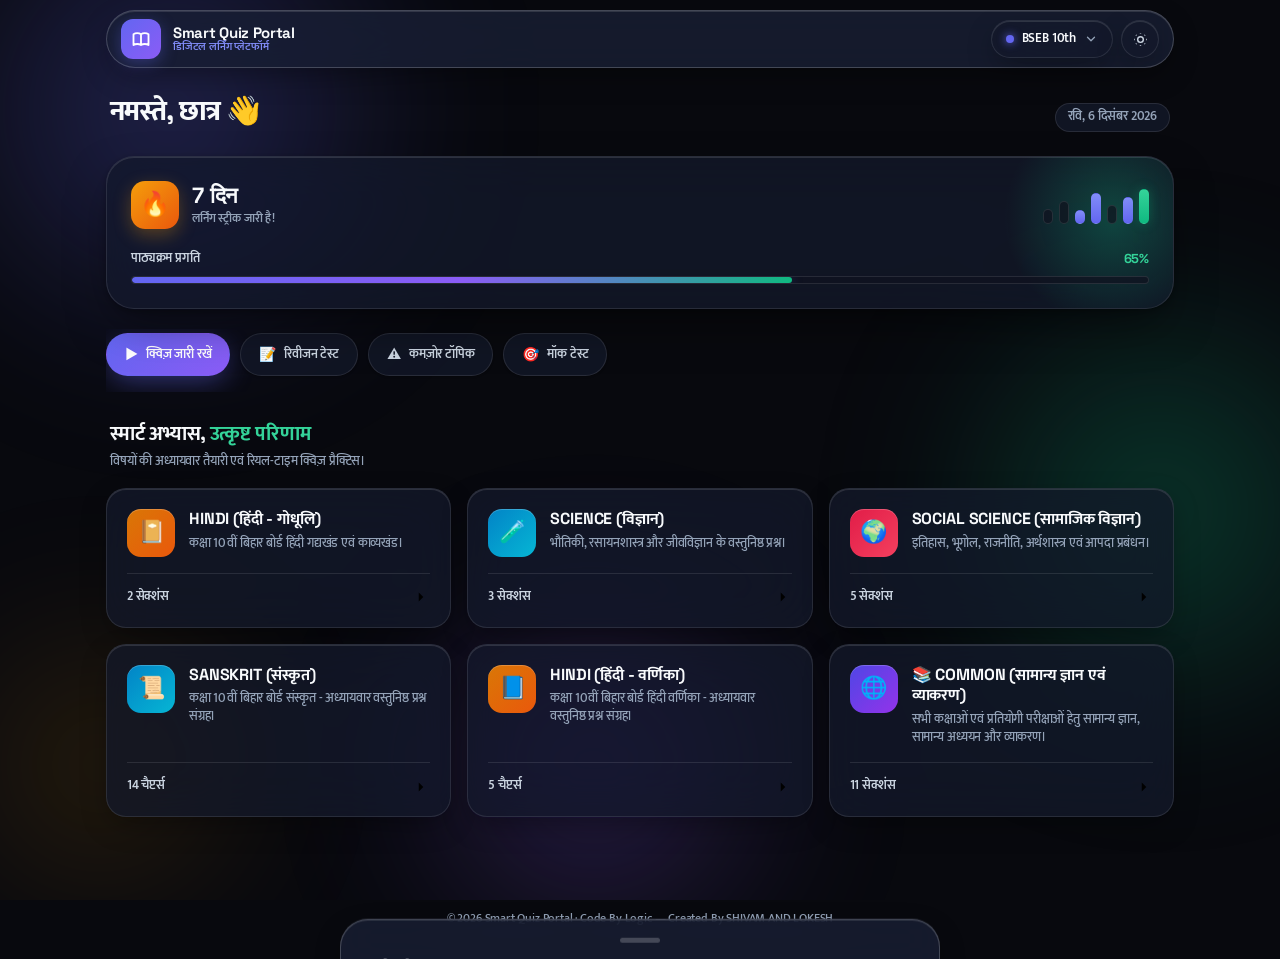
==== commit 8d749322: "Add BSEB 10th Sanskrit (14 chapters) and Hindi Varnika (5 chapters); add both subjects to index.html" ====
--- a/index.html
+++ b/index.html
@@ -802,7 +802,40 @@
                             ]
                         }
                     ]
-                }
+                },
+                {
+                    subjectName: "SANSKRIT (संस्कृत)",
+                    icon: "📜",
+                    description: "कक्षा 10वीं बिहार बोर्ड संस्कृत - अध्यायवार वस्तुनिष्ठ प्रश्न संग्रह।",
+                    chapters: [
+                        { name: "अध्याय 01 (मंगलम्)", file: "SANSKRIT/01.json" },
+                        { name: "अध्याय 02 (पाटलिपुत्रवैभवम्)", file: "SANSKRIT/02.json" },
+                        { name: "अध्याय 03 (अलसकथा)", file: "SANSKRIT/03.json" },
+                        { name: "अध्याय 04 (संस्कृतसाहित्ये लेखिकाः)", file: "SANSKRIT/04.json" },
+                        { name: "अध्याय 05 (भारतमहिमा)", file: "SANSKRIT/05.json" },
+                        { name: "अध्याय 06 (भारतीयसंस्काराः)", file: "SANSKRIT/06.json" },
+                        { name: "अध्याय 07 (नीतिश्लोकाः)", file: "SANSKRIT/07.json" },
+                        { name: "अध्याय 08 (कर्मवीरकथा)", file: "SANSKRIT/08.json" },
+                        { name: "अध्याय 09 (स्वामी दयानन्दः)", file: "SANSKRIT/09.json" },
+                        { name: "अध्याय 10 (मन्दाकिनीवर्णनम्)", file: "SANSKRIT/10.json" },
+                        { name: "अध्याय 11 (व्याघ्रपथिककथा)", file: "SANSKRIT/11.json" },
+                        { name: "अध्याय 12 (कर्णस्य दानवीरता)", file: "SANSKRIT/12.json" },
+                        { name: "अध्याय 13 (विश्वशान्तिः)", file: "SANSKRIT/13.json" },
+                        { name: "अध्याय 14 (शास्त्रकाराः)", file: "SANSKRIT/14.json" },
+                    ]
+                },
+                {
+                    subjectName: "HINDI (हिंदी - वर्णिका)",
+                    icon: "📘",
+                    description: "कक्षा 10वीं बिहार बोर्ड हिंदी वर्णिका - अध्यायवार वस्तुनिष्ठ प्रश्न संग्रह।",
+                    chapters: [
+                        { name: "अध्याय 01 (दही वाली मंगम्मा)", file: "HINDI_VARNIKA/01.json" },
+                        { name: "अध्याय 02 (ढहते विश्वास)", file: "HINDI_VARNIKA/02.json" },
+                        { name: "अध्याय 03 (माँ)", file: "HINDI_VARNIKA/03.json" },
+                        { name: "अध्याय 04 (नगर)", file: "HINDI_VARNIKA/04.json" },
+                        { name: "अध्याय 05 (धरती कब तक घूमेगी)", file: "HINDI_VARNIKA/05.json" },
+                    ]
+                },
             ]
         },
 
@@ -1097,7 +1130,7 @@
                                 { name: "पाठ 03 (आत्मकथ्य)", file: "HINDI/KSHITIJ/KAVYA_KHAND/03.json" },
                                 { name: "पाठ 04 (उत्साह और अट नहीं रही)", file: "HINDI/KSHITIJ/KAVYA_KHAND/04.json" },
                                 { name: "पाठ 05 (यह दंतुरित मुसकान और फसल)", file: "HINDI/KSHITIJ/KAVYA_KHAND/05.json" },
-                                { name: "पाठ 06 (संगतकार)", file: "HINDI/KSHITIJ/KAVYA_KHAND/Sangkatkar.json" }
+                                { name: "पाठ 06 (संगतकार)", file: "HINDI/KSHITIJ/KAVYA_KHAND/Sangatkar.json" }
                             ]
                         },
                         {
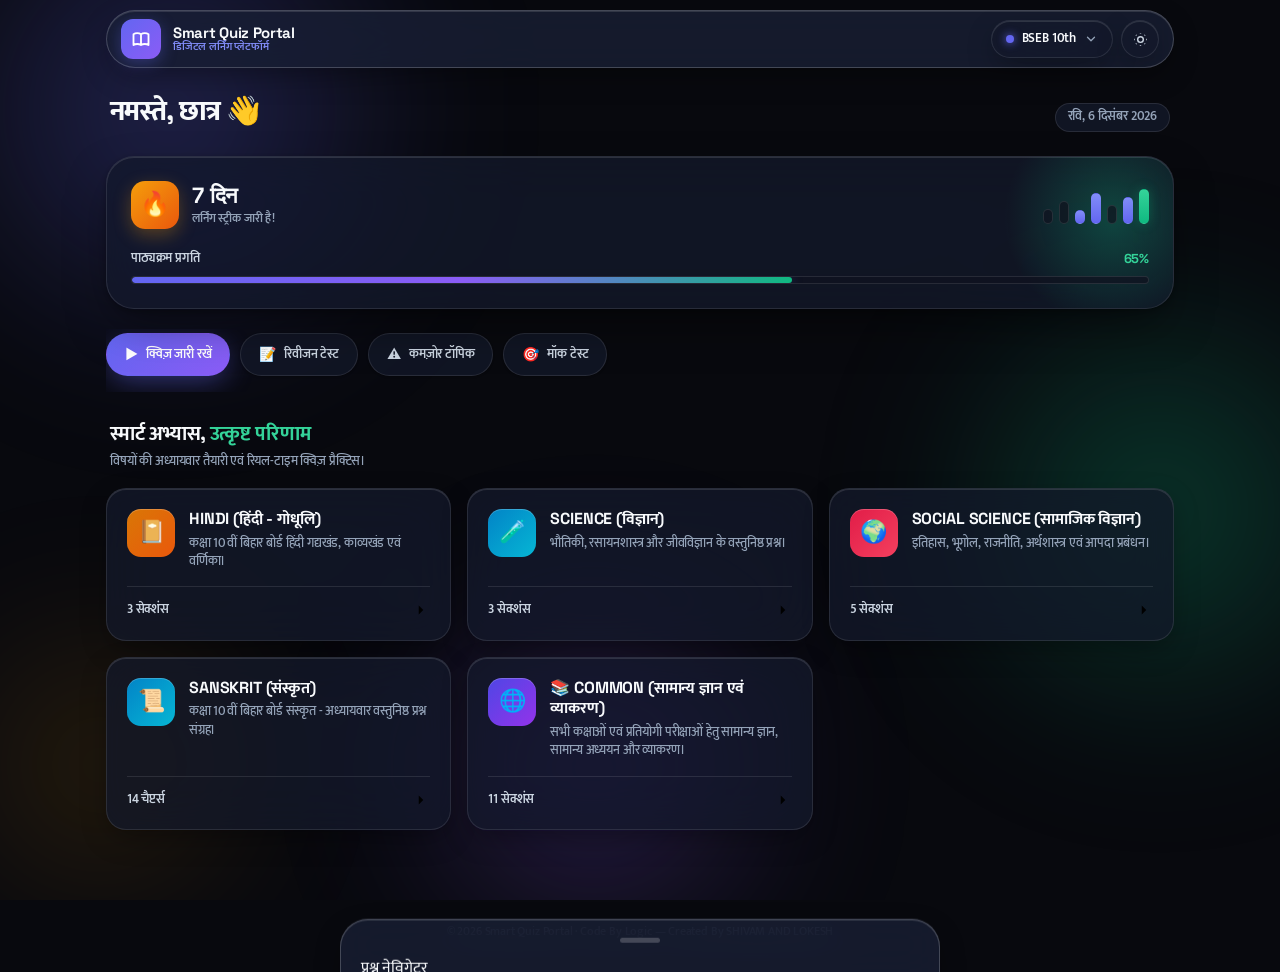
==== commit 529015c9: "Move Hindi Varnika under HINDI/VARNIKA and make it a section inside the HINDI subject (like गद्यखंड/" ====
--- a/index.html
+++ b/index.html
@@ -640,7 +640,7 @@
                 {
                     subjectName: "HINDI (हिंदी - गोधूलि)",
                     icon: "📔",
-                    description: "कक्षा 10वीं बिहार बोर्ड हिंदी गद्यखंड एवं काव्यखंड।",
+                    description: "कक्षा 10वीं बिहार बोर्ड हिंदी गद्यखंड, काव्यखंड एवं वर्णिका।",
                     sections: [
                         {
                             sectionName: "गद्यखंड (PROSE)",
@@ -676,6 +676,17 @@
                                 { name: "पाठ 10 (अक्षर-ज्ञान)", file: "HINDI/POETRY/10.json" },
                                 { name: "पाठ 11 (लौटकर आऊँगा फिर)", file: "HINDI/POETRY/11.json" },
                                 { name: "पाठ 12 (मेरे बिना तुम प्रभु)", file: "HINDI/POETRY/12.json" }
+                            ]
+                        },
+                        {
+                            sectionName: "वर्णिका (VARNIKA)",
+                            icon: "📘",
+                            chapters: [
+                                { name: "अध्याय 01 (दही वाली मंगम्मा)", file: "HINDI/VARNIKA/01.json" },
+                                { name: "अध्याय 02 (ढहते विश्वास)", file: "HINDI/VARNIKA/02.json" },
+                                { name: "अध्याय 03 (माँ)", file: "HINDI/VARNIKA/03.json" },
+                                { name: "अध्याय 04 (नगर)", file: "HINDI/VARNIKA/04.json" },
+                                { name: "अध्याय 05 (धरती कब तक घूमेगी)", file: "HINDI/VARNIKA/05.json" },
                             ]
                         }
                     ]
@@ -808,34 +819,22 @@
                     icon: "📜",
                     description: "कक्षा 10वीं बिहार बोर्ड संस्कृत - अध्यायवार वस्तुनिष्ठ प्रश्न संग्रह।",
                     chapters: [
-                        { name: "अध्याय 01 (मंगलम्)", file: "SANSKRIT/01.json" },
-                        { name: "अध्याय 02 (पाटलिपुत्रवैभवम्)", file: "SANSKRIT/02.json" },
-                        { name: "अध्याय 03 (अलसकथा)", file: "SANSKRIT/03.json" },
-                        { name: "अध्याय 04 (संस्कृतसाहित्ये लेखिकाः)", file: "SANSKRIT/04.json" },
-                        { name: "अध्याय 05 (भारतमहिमा)", file: "SANSKRIT/05.json" },
-                        { name: "अध्याय 06 (भारतीयसंस्काराः)", file: "SANSKRIT/06.json" },
-                        { name: "अध्याय 07 (नीतिश्लोकाः)", file: "SANSKRIT/07.json" },
-                        { name: "अध्याय 08 (कर्मवीरकथा)", file: "SANSKRIT/08.json" },
-                        { name: "अध्याय 09 (स्वामी दयानन्दः)", file: "SANSKRIT/09.json" },
-                        { name: "अध्याय 10 (मन्दाकिनीवर्णनम्)", file: "SANSKRIT/10.json" },
-                        { name: "अध्याय 11 (व्याघ्रपथिककथा)", file: "SANSKRIT/11.json" },
-                        { name: "अध्याय 12 (कर्णस्य दानवीरता)", file: "SANSKRIT/12.json" },
-                        { name: "अध्याय 13 (विश्वशान्तिः)", file: "SANSKRIT/13.json" },
-                        { name: "अध्याय 14 (शास्त्रकाराः)", file: "SANSKRIT/14.json" },
+                                { name: "अध्याय 01 (मंगलम्)", file: "SANSKRIT/01.json" },
+                                { name: "अध्याय 02 (पाटलिपुत्रवैभवम्)", file: "SANSKRIT/02.json" },
+                                { name: "अध्याय 03 (अलसकथा)", file: "SANSKRIT/03.json" },
+                                { name: "अध्याय 04 (संस्कृतसाहित्ये लेखिकाः)", file: "SANSKRIT/04.json" },
+                                { name: "अध्याय 05 (भारतमहिमा)", file: "SANSKRIT/05.json" },
+                                { name: "अध्याय 06 (भारतीयसंस्काराः)", file: "SANSKRIT/06.json" },
+                                { name: "अध्याय 07 (नीतिश्लोकाः)", file: "SANSKRIT/07.json" },
+                                { name: "अध्याय 08 (कर्मवीरकथा)", file: "SANSKRIT/08.json" },
+                                { name: "अध्याय 09 (स्वामी दयानन्दः)", file: "SANSKRIT/09.json" },
+                                { name: "अध्याय 10 (मन्दाकिनीवर्णनम्)", file: "SANSKRIT/10.json" },
+                                { name: "अध्याय 11 (व्याघ्रपथिककथा)", file: "SANSKRIT/11.json" },
+                                { name: "अध्याय 12 (कर्णस्य दानवीरता)", file: "SANSKRIT/12.json" },
+                                { name: "अध्याय 13 (विश्वशान्तिः)", file: "SANSKRIT/13.json" },
+                                { name: "अध्याय 14 (शास्त्रकाराः)", file: "SANSKRIT/14.json" },
                     ]
-                },
-                {
-                    subjectName: "HINDI (हिंदी - वर्णिका)",
-                    icon: "📘",
-                    description: "कक्षा 10वीं बिहार बोर्ड हिंदी वर्णिका - अध्यायवार वस्तुनिष्ठ प्रश्न संग्रह।",
-                    chapters: [
-                        { name: "अध्याय 01 (दही वाली मंगम्मा)", file: "HINDI_VARNIKA/01.json" },
-                        { name: "अध्याय 02 (ढहते विश्वास)", file: "HINDI_VARNIKA/02.json" },
-                        { name: "अध्याय 03 (माँ)", file: "HINDI_VARNIKA/03.json" },
-                        { name: "अध्याय 04 (नगर)", file: "HINDI_VARNIKA/04.json" },
-                        { name: "अध्याय 05 (धरती कब तक घूमेगी)", file: "HINDI_VARNIKA/05.json" },
-                    ]
-                },
+                }
             ]
         },
 
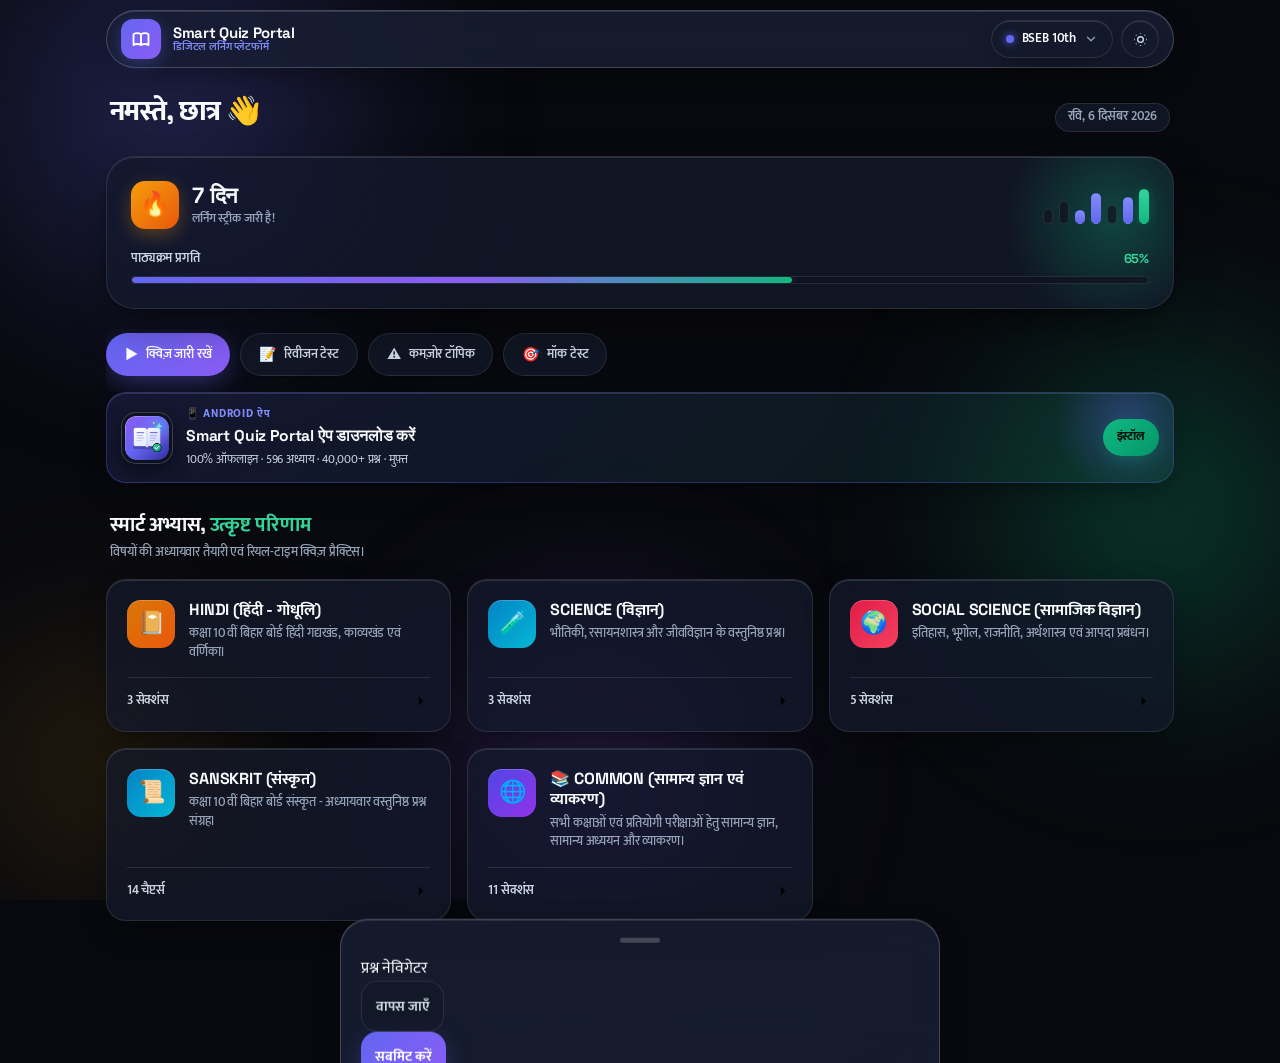
==== commit e3c23d1b: "Add Android app page (Play-Store style) + home-screen download card; app.html precached in the servi" ====
--- a/index.html
+++ b/index.html
@@ -456,6 +456,48 @@
   .stat-tiles { flex-wrap: wrap; }
   .stat-tile { flex: 1 1 calc(50% - 10px); }
 }
+
+/* ============================================================
+   ANDROID APP PROMO CARD  (links to ./app.html)
+   ============================================================ */
+.app-promo {
+  display: flex; align-items: center; gap: 13px; padding: 14px; margin: 0 0 18px;
+  border-radius: var(--r-lg); border: 1px solid rgba(99, 102, 241, 0.32);
+  background: linear-gradient(135deg, rgba(99,102,241,0.15), rgba(16,185,129,0.10));
+  box-shadow: var(--shadow-elevated), var(--inner-glow); position: relative; overflow: hidden;
+  transition: transform .15s var(--ease), border-color .2s var(--ease);
+}
+.app-promo::after {
+  content: ""; position: absolute; top: -46px; right: -30px; width: 150px; height: 150px;
+  background: radial-gradient(circle, rgba(99,102,241,0.35) 0%, transparent 70%); pointer-events: none;
+}
+.app-promo:active { transform: scale(.985); border-color: var(--glass-border-bright); }
+.app-promo-icon {
+  width: 52px; height: 52px; border-radius: 15px; flex-shrink: 0;
+  border: 1px solid var(--glass-border-bright); background: #0d1120; object-fit: cover;
+  box-shadow: 0 6px 18px rgba(0,0,0,.45); position: relative; z-index: 1;
+}
+.app-promo-body { flex: 1; min-width: 0; position: relative; z-index: 1; }
+.app-promo-tag {
+  font-size: 0.66rem; font-weight: 800; letter-spacing: 0.07em;
+  color: var(--indigo-2); text-transform: uppercase;
+}
+.app-promo-title {
+  font-family: 'Space Grotesk', sans-serif; font-weight: 800; font-size: 0.98rem;
+  margin-top: 2px; color: var(--text-primary);
+}
+.app-promo-sub {
+  font-size: 0.73rem; color: var(--text-secondary); margin-top: 2px;
+  max-width: 100%; white-space: nowrap; overflow: hidden; text-overflow: ellipsis;
+}
+.app-promo-cta {
+  flex-shrink: 0; font-size: 0.78rem; font-weight: 800; padding: 9px 14px;
+  border-radius: var(--r-pill); color: #04140d; white-space: nowrap;
+  background: linear-gradient(135deg, var(--emerald), #059669);
+  box-shadow: 0 6px 18px -4px var(--emerald-glow); position: relative; z-index: 1;
+}
+@media (max-width: 430px) { .app-promo-sub { display: none; } .app-promo-cta { padding: 9px 12px; } }
+
 </style>
 </head>
 
@@ -583,6 +625,17 @@
             <span class="icon">🎯</span> मॉक टेस्ट
         </div>
     </div>
+
+    <!-- ANDROID APP PROMO CARD -->
+    <a class="app-promo" href="./app.html" aria-label="Android ऐप डाउनलोड करें">
+        <img class="app-promo-icon" src="./assets/app/icon.png" alt="Smart Quiz Portal ऐप">
+        <div class="app-promo-body">
+            <div class="app-promo-tag">📱 Android ऐप</div>
+            <div class="app-promo-title">Smart Quiz Portal ऐप डाउनलोड करें</div>
+            <div class="app-promo-sub">100% ऑफलाइन · 596 अध्याय · 40,000+ प्रश्न · मुफ़्त</div>
+        </div>
+        <span class="app-promo-cta">इंस्टॉल</span>
+    </a>
 
     <div class="section-head">
         <div>
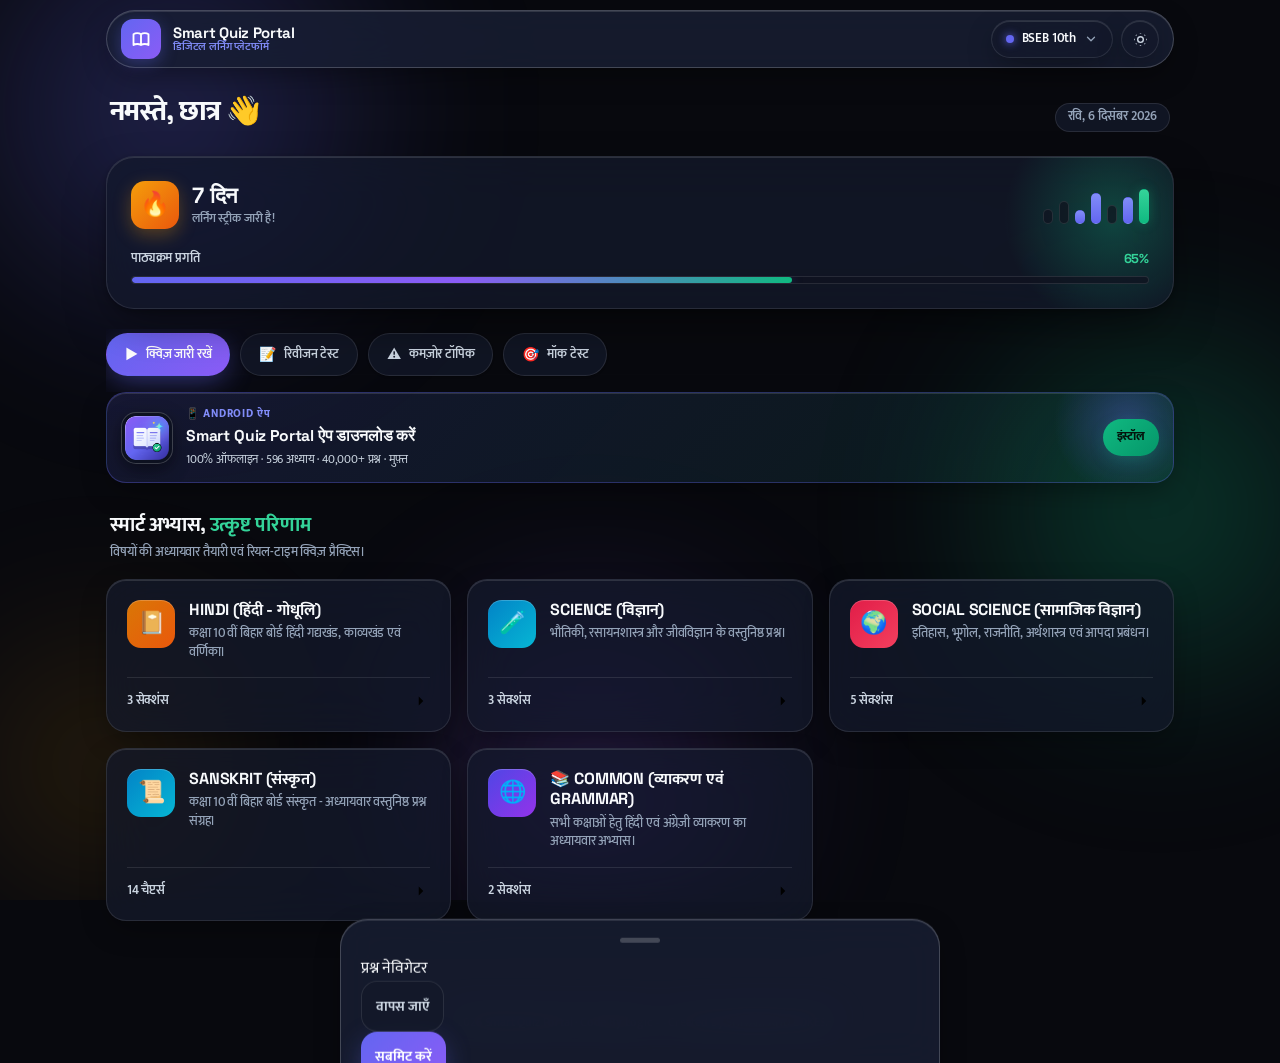
==== commit c38d467f: "Add the LUCENT GK course to the web portal and remove the Common GK sections (old files archived und" ====
--- a/index.html
+++ b/index.html
@@ -562,6 +562,11 @@
                 <div class="course-option" data-course="cbse9" onclick="selectCourse('cbse9')">
                     <div class="chip" style="background:var(--rose)"></div>
                     <span>CBSE 9th</span>
+                    <svg class="check" viewBox="0 0 24 24"><polyline points="20 6 9 17 4 12"/></svg>
+                </div>
+                <div class="course-option" data-course="lucent" onclick="selectCourse('lucent')">
+                    <div class="chip" style="background:var(--amber)"></div>
+                    <span>LUCENT GK</span>
                     <svg class="check" viewBox="0 0 24 24"><polyline points="20 6 9 17 4 12"/></svg>
                 </div>
             </div>
@@ -1338,159 +1343,403 @@
                     ]
                 }
             ]
-        }
-    }
-
-    const commonMasterSubject = {
-    subjectName: "📚 COMMON (सामान्य ज्ञान एवं व्याकरण)",
-    icon: "🌐",
-    description: "सभी कक्षाओं एवं प्रतियोगी परीक्षाओं हेतु सामान्य ज्ञान, सामान्य अध्ययन और व्याकरण।",
-    sections: [
-        // ==========================================
-        // SECTION 1: GENERAL KNOWLEDGE (GK)
-        // ==========================================
-        {
-            sectionName: "GK - HISTORY (इतिहास)",
-            icon: "📜",
-            chapters: [
-                { name: "पाठ 01 (सिंधु घाटी सभ्यता / Indus Valley Civilization)", file: "COMMON/GK/HISTORY/01.json" },
-                { name: "पाठ 02 (वैदिक संस्कृति एवं सभ्यता / Vedic Culture)", file: "COMMON/GK/HISTORY/02.json" },
-                { name: "पाठ 03 (महाजनपद काल, बौद्ध एवं जैन धर्म / Mahajanapadas, Buddhism & Jainism)", file: "COMMON/GK/HISTORY/03.json" },
-                { name: "पाठ 04 (मौर्य साम्राज्य और गुप्त साम्राज्य / Mauryan & Gupta Empire)", file: "COMMON/GK/HISTORY/04.json" },
-                { name: "पाठ 05 (दक्षिण भारत के प्रमुख राजवंश / South Indian Dynasties)", file: "COMMON/GK/HISTORY/05.json" },
-                { name: "पाठ 06 (दिल्ली सल्तनत / Delhi Sultanate)", file: "COMMON/GK/HISTORY/06.json" },
-                { name: "पाठ 07 (मुगल साम्राज्य और मराठा साम्राज्य / Mughal & Maratha Empire)", file: "COMMON/GK/HISTORY/07.json" },
-                { name: "पाठ 08 (भारत में यूरोपीय कंपनियों का आगमन / Arrival of European Companies)", file: "COMMON/GK/HISTORY/08.json" },
-                { name: "पाठ 09 (1857 की क्रांति / Revolt of 1857)", file: "COMMON/GK/HISTORY/09.json" },
-                { name: "पाठ 10 (सामाजिक और धार्मिक सुधार आंदोलन / Socio-Religious Reform Movements)", file: "COMMON/GK/HISTORY/10.json" },
-                { name: "पाठ 11 (भारतीय राष्ट्रीय कांग्रेस और प्रमुख अधिवेशन / INC & Important Sessions)", file: "COMMON/GK/HISTORY/11.json" },
-                { name: "पाठ 12 (स्वतंत्रता संग्राम और प्रमुख आंदोलन / Freedom Movement)", file: "COMMON/GK/HISTORY/12.json" },
-                { name: "पाठ 13 (भारत का विभाजन और स्वतंत्रता / Partition and Independence)", file: "COMMON/GK/HISTORY/13.json" }
+        },
+
+        lucent: {
+            title: "📚 LUCENT GK — प्रतियोगी परीक्षा पोर्टल",
+            baseDir: "data/LUCENT/",
+            data: [
+                {
+                    subjectName: "इतिहास (HISTORY)",
+                    icon: "📜",
+                    description: "प्राचीन, मध्यकालीन, आधुनिक भारत एवं विश्व इतिहास।",
+                    sections: [
+                        {
+                            sectionName: "प्राचीन भारत (ANCIENT INDIA)",
+                            icon: "🏛️",
+                            chapters: [
+                                { name: "पाठ 01 (प्राचीन भारतीय इतिहास के स्रोत)", file: "HISTORY/ANCIENT_INDIA/01.json" },
+                                { name: "पाठ 02 (प्रागैतिहासिक काल)", file: "HISTORY/ANCIENT_INDIA/02.json" },
+                                { name: "पाठ 03 (सिन्धु सभ्यता)", file: "HISTORY/ANCIENT_INDIA/03.json" },
+                                { name: "पाठ 04 (वैदिक सभ्यता)", file: "HISTORY/ANCIENT_INDIA/04.json" },
+                                { name: "पाठ 05 (महाजनपदों का उदय)", file: "HISTORY/ANCIENT_INDIA/05.json" },
+                                { name: "पाठ 06 (जैन धर्म)", file: "HISTORY/ANCIENT_INDIA/06.json" },
+                                { name: "पाठ 07 (बौद्ध धर्म)", file: "HISTORY/ANCIENT_INDIA/07.json" },
+                                { name: "पाठ 08 (शैव धर्म)", file: "HISTORY/ANCIENT_INDIA/08.json" },
+                                { name: "पाठ 09 (वैष्णव धर्म)", file: "HISTORY/ANCIENT_INDIA/09.json" },
+                                { name: "पाठ 10 (इस्लाम धर्म)", file: "HISTORY/ANCIENT_INDIA/10.json" },
+                                { name: "पाठ 11 (ईसाई धर्म)", file: "HISTORY/ANCIENT_INDIA/11.json" },
+                                { name: "पाठ 12 (मगध राज्य का उत्कर्ष)", file: "HISTORY/ANCIENT_INDIA/12.json" },
+                                { name: "पाठ 13 (सिकन्दर)", file: "HISTORY/ANCIENT_INDIA/13.json" },
+                                { name: "पाठ 14 (मौर्य साम्राज्य)", file: "HISTORY/ANCIENT_INDIA/14.json" },
+                                { name: "पाठ 15 (ब्राह्मण साम्राज्य)", file: "HISTORY/ANCIENT_INDIA/15.json" },
+                                { name: "पाठ 16 (भारत के यवन राज)", file: "HISTORY/ANCIENT_INDIA/16.json" },
+                                { name: "पाठ 17 (शक)", file: "HISTORY/ANCIENT_INDIA/17.json" },
+                                { name: "पाठ 18 (कुषाण)", file: "HISTORY/ANCIENT_INDIA/18.json" },
+                                { name: "पाठ 19 (गुप्त साम्राज्य)", file: "HISTORY/ANCIENT_INDIA/19.json" },
+                                { name: "पाठ 20 (पुष्यभूति वंश)", file: "HISTORY/ANCIENT_INDIA/20.json" },
+                                { name: "पाठ 21 (दक्षिण भारत के प्रमुख राजवंश)", file: "HISTORY/ANCIENT_INDIA/21.json" },
+                                { name: "पाठ 22 (सीमावर्ती राजवंशों का अभ्युदय)", file: "HISTORY/ANCIENT_INDIA/22.json" }
+                            ]
+                        },
+                        {
+                            sectionName: "मध्यकालीन भारत (MEDIEVAL INDIA)",
+                            icon: "🕌",
+                            chapters: [
+                                { name: "पाठ 01 (भारत पर अरबों का आक्रमण)", file: "HISTORY/MEDIEVAL_INDIA/01.json" },
+                                { name: "पाठ 02 (महमूद गजनवी)", file: "HISTORY/MEDIEVAL_INDIA/02.json" },
+                                { name: "पाठ 03 (मोहम्मद गोरी)", file: "HISTORY/MEDIEVAL_INDIA/03.json" },
+                                { name: "पाठ 04 (सल्तनत काल)", file: "HISTORY/MEDIEVAL_INDIA/04.json" },
+                                { name: "पाठ 05 (विजयनगर साम्राज्य)", file: "HISTORY/MEDIEVAL_INDIA/05.json" },
+                                { name: "पाठ 06 (बहमनी राज्य)", file: "HISTORY/MEDIEVAL_INDIA/06.json" },
+                                { name: "पाठ 07 (स्वतंत्र प्रांतीय राज्य)", file: "HISTORY/MEDIEVAL_INDIA/07.json" },
+                                { name: "पाठ 08 (सूफी आन्दोलन)", file: "HISTORY/MEDIEVAL_INDIA/08.json" },
+                                { name: "पाठ 09 (भक्ति आन्दोलन)", file: "HISTORY/MEDIEVAL_INDIA/09.json" },
+                                { name: "पाठ 10 (मुगल साम्राज्य)", file: "HISTORY/MEDIEVAL_INDIA/10.json" },
+                                { name: "पाठ 11 (मुगल शासन व्यवस्था)", file: "HISTORY/MEDIEVAL_INDIA/11.json" },
+                                { name: "पाठ 12 (मराठों का उत्कर्ष)", file: "HISTORY/MEDIEVAL_INDIA/12.json" }
+                            ]
+                        },
+                        {
+                            sectionName: "आधुनिक भारत (MODERN INDIA)",
+                            icon: "⚔️",
+                            chapters: [
+                                { name: "पाठ 01 (उत्तरकालीन मुगल सम्राट)", file: "HISTORY/MODERN_HISTORY/01.json" },
+                                { name: "पाठ 02 (भारत में यूरोपीय व्यापारिक कंपनियों का आगमन)", file: "HISTORY/MODERN_HISTORY/02.json" },
+                                { name: "पाठ 03 (बंगाल पर अंग्रेजों का आधिपत्य)", file: "HISTORY/MODERN_HISTORY/03.json" },
+                                { name: "पाठ 04 (अंग्रेजों का मैसूर से संबंध)", file: "HISTORY/MODERN_HISTORY/04.json" },
+                                { name: "पाठ 05 (सिख एवं अंग्रेज)", file: "HISTORY/MODERN_HISTORY/05.json" },
+                                { name: "पाठ 06 (कंपनी के अधीन गवर्नर जनरल)", file: "HISTORY/MODERN_HISTORY/06.json" },
+                                { name: "पाठ 07 (1857 ईस्वी की महान क्रांति)", file: "HISTORY/MODERN_HISTORY/07.json" },
+                                { name: "पाठ 08 (अंग्रेजी शासन के दौरान हुए महत्वपूर्ण विद्रोह)", file: "HISTORY/MODERN_HISTORY/08.json" },
+                                { name: "पाठ 09 (भारत का स्वतंत्रता संघर्ष: महत्वपूर्ण तथ्य)", file: "HISTORY/MODERN_HISTORY/09.json" },
+                                { name: "पाठ 10 (भारतीय राष्ट्रीय आन्दोलन से संबंधित महत्वपूर्ण संगठन एवं संस्थाएँ)", file: "HISTORY/MODERN_HISTORY/10.json" },
+                                { name: "पाठ 11 (भारतीय राष्ट्रीय आन्दोलन से संबंधित महत्वपूर्ण तथ्य)", file: "HISTORY/MODERN_HISTORY/11.json" },
+                                { name: "पाठ 12 (भारत के महान शहीद)", file: "HISTORY/MODERN_HISTORY/12.json" },
+                                { name: "पाठ 13 (भारतीय स्वतंत्रता आन्दोलन के दौरान दिए गए प्रमुख वचन एवं नारे)", file: "HISTORY/MODERN_HISTORY/13.json" },
+                                { name: "पाठ 14 (स्वतंत्रता आन्दोलन से संबंधित प्रकाशित पत्र, पत्रिकाएँ एवं पुस्तकें)", file: "HISTORY/MODERN_HISTORY/14.json" },
+                                { name: "पाठ 15 (कांग्रेस अधिवेशन: कब और कहाँ)", file: "HISTORY/MODERN_HISTORY/15.json" },
+                                { name: "पाठ 16 (भारत की ऐतिहासिक लड़ाइयाँ)", file: "HISTORY/MODERN_HISTORY/16.json" },
+                                { name: "पाठ 17 (प्रमुख राजवंश, संस्थापक तथा राजधानी)", file: "HISTORY/MODERN_HISTORY/17.json" }
+                            ]
+                        },
+                        {
+                            sectionName: "विश्व इतिहास (WORLD HISTORY)",
+                            icon: "🌍",
+                            chapters: [
+                                { name: "पाठ 01 (पुनर्जागरण)", file: "HISTORY/WORLD/01.json" },
+                                { name: "पाठ 02 (अमेरिका का स्वतंत्रता संग्राम)", file: "HISTORY/WORLD/02.json" },
+                                { name: "पाठ 03 (फ्रांस की राज्यक्रांति)", file: "HISTORY/WORLD/03.json" },
+                                { name: "पाठ 04 (इटली का एकीकरण)", file: "HISTORY/WORLD/04.json" },
+                                { name: "पाठ 05 (जर्मनी का एकीकरण)", file: "HISTORY/WORLD/05.json" },
+                                { name: "पाठ 06 (रूसी क्रांति)", file: "HISTORY/WORLD/06.json" },
+                                { name: "पाठ 07 (औद्योगिक क्रांति)", file: "HISTORY/WORLD/07.json" },
+                                { name: "पाठ 08 (इंग्लैंड में क्रांति)", file: "HISTORY/WORLD/08.json" },
+                                { name: "पाठ 09 (प्रथम विश्व युद्ध)", file: "HISTORY/WORLD/09.json" },
+                                { name: "पाठ 10 (चीनी क्रांति)", file: "HISTORY/WORLD/10.json" },
+                                { name: "पाठ 11 (तुर्की-इटली में फासिस्टों का उदय)", file: "HISTORY/WORLD/11.json" },
+                                { name: "पाठ 12 (जर्मनी में नाजीवाद का उदय)", file: "HISTORY/WORLD/12.json" },
+                                { name: "पाठ 13 (जापानी साम्राज्यवाद)", file: "HISTORY/WORLD/13.json" },
+                                { name: "पाठ 14 (द्वितीय विश्व युद्ध)", file: "HISTORY/WORLD/14.json" }
+                            ]
+                        }
+                    ]
+                },
+                {
+                    subjectName: "भूगोल (GEOGRAPHY)",
+                    icon: "🗺️",
+                    description: "विश्व का भूगोल एवं भारत का भूगोल।",
+                    sections: [
+                        {
+                            sectionName: "विश्व का भूगोल (WORLD GEOGRAPHY)",
+                            icon: "🌏",
+                            chapters: [
+                                { name: "पाठ 01 (ब्रह्माण्ड)", file: "GEOGRAPHY/WORLD/01.json" },
+                                { name: "पाठ 02 (सौर मंडल)", file: "GEOGRAPHY/WORLD/02.json" },
+                                { name: "पाठ 03 (पृथ्वी और उसका सौरैर्थिक संबंध)", file: "GEOGRAPHY/WORLD/03.json" },
+                                { name: "पाठ 04 (पृथ्वी की संरचना)", file: "GEOGRAPHY/WORLD/04.json" },
+                                { name: "पाठ 05 (महाद्वीप)", file: "GEOGRAPHY/WORLD/05.json" },
+                                { name: "पाठ 06 (जलमंडल)", file: "GEOGRAPHY/WORLD/06.json" },
+                                { name: "पाठ 07 (महासागरीय जलधाराएँ)", file: "GEOGRAPHY/WORLD/07.json" },
+                                { name: "पाठ 08 (वायुमंडल)", file: "GEOGRAPHY/WORLD/08.json" },
+                                { name: "पाठ 09 (विश्व की प्रमुख फसलें एवं उनके उत्पादक देश)", file: "GEOGRAPHY/WORLD/09.json" },
+                                { name: "पाठ 10 (विश्व के प्रमुख खनिज उत्पादक देश)", file: "GEOGRAPHY/WORLD/10.json" },
+                                { name: "पाठ 11 (विश्व की प्रमुख वनस्पतियाँ)", file: "GEOGRAPHY/WORLD/11.json" },
+                                { name: "पाठ 12 (विश्व की प्रमुख जनजातियाँ)", file: "GEOGRAPHY/WORLD/12.json" },
+                                { name: "पाठ 13 (विश्व के प्रमुख भौगोलिक उपनाम)", file: "GEOGRAPHY/WORLD/13.json" },
+                                { name: "पाठ 14 (विश्व के प्रसिद्ध स्थान)", file: "GEOGRAPHY/WORLD/14.json" },
+                                { name: "पाठ 15 (विश्व की प्रमुख भौगोलिक खोजें)", file: "GEOGRAPHY/WORLD/15.json" },
+                                { name: "पाठ 16 (विश्व के विनिर्माण उद्योग)", file: "GEOGRAPHY/WORLD/16.json" },
+                                { name: "पाठ 17 (विश्व के महासागर)", file: "GEOGRAPHY/WORLD/17.json" },
+                                { name: "पाठ 18 (विश्व की प्रमुख नहरें)", file: "GEOGRAPHY/WORLD/18.json" },
+                                { name: "पाठ 19 (विश्व की प्रमुख जलसंधियाँ)", file: "GEOGRAPHY/WORLD/19.json" },
+                                { name: "पाठ 20 (विश्व के प्रमुख जलडमरूमध्य)", file: "GEOGRAPHY/WORLD/20.json" },
+                                { name: "पाठ 21 (विश्व की प्रमुख नदियाँ)", file: "GEOGRAPHY/WORLD/21.json" },
+                                { name: "पाठ 22 (नदियों के किनारे बसे विश्व के प्रमुख नगर)", file: "GEOGRAPHY/WORLD/22.json" },
+                                { name: "पाठ 23 (विश्व के प्रमुख जलप्रपात)", file: "GEOGRAPHY/WORLD/23.json" },
+                                { name: "पाठ 24 (विश्व की प्रमुख झीलें)", file: "GEOGRAPHY/WORLD/24.json" },
+                                { name: "पाठ 25 (विश्व के प्रमुख पर्वत शिखर)", file: "GEOGRAPHY/WORLD/25.json" },
+                                { name: "पाठ 26 (विश्व के प्रमुख द्वीप)", file: "GEOGRAPHY/WORLD/26.json" },
+                                { name: "पाठ 27 (विश्व के प्रमुख पठार)", file: "GEOGRAPHY/WORLD/27.json" },
+                                { name: "पाठ 28 (विश्व के प्रमुख रेगिस्तान)", file: "GEOGRAPHY/WORLD/28.json" },
+                                { name: "पाठ 29 (विश्व के प्रमुख देशों की राजधानी एवं मुद्रा)", file: "GEOGRAPHY/WORLD/29.json" },
+                                { name: "पाठ 30 (भू-आवेष्टित देश)", file: "GEOGRAPHY/WORLD/30.json" }
+                            ]
+                        },
+                        {
+                            sectionName: "भारत का भूगोल (INDIAN GEOGRAPHY)",
+                            icon: "🇮🇳",
+                            chapters: [
+                                { name: "पाठ 01 (सामान्य जानकारी (भारत))", file: "GEOGRAPHY/INDIAN/01.json" },
+                                { name: "पाठ 02 (भारत का भौतिक स्वरूप)", file: "GEOGRAPHY/INDIAN/02.json" },
+                                { name: "पाठ 03 (भारत की नदियाँ)", file: "GEOGRAPHY/INDIAN/03.json" },
+                                { name: "पाठ 04 (भारत की प्रमुख झीलें)", file: "GEOGRAPHY/INDIAN/04.json" },
+                                { name: "पाठ 05 (भारत के प्रमुख जल-प्रपात)", file: "GEOGRAPHY/INDIAN/05.json" },
+                                { name: "पाठ 06 (भारत की जलवायु)", file: "GEOGRAPHY/INDIAN/06.json" },
+                                { name: "पाठ 07 (भारत की मिट्टी)", file: "GEOGRAPHY/INDIAN/07.json" },
+                                { name: "पाठ 08 (भारत में कृषि)", file: "GEOGRAPHY/INDIAN/08.json" },
+                                { name: "पाठ 09 (भारत में सिंचाई)", file: "GEOGRAPHY/INDIAN/09.json" },
+                                { name: "पाठ 10 (भारत के खनिज)", file: "GEOGRAPHY/INDIAN/10.json" },
+                                { name: "पाठ 11 (भारत के उद्योग)", file: "GEOGRAPHY/INDIAN/11.json" },
+                                { name: "पाठ 12 (भारत में परिवहन)", file: "GEOGRAPHY/INDIAN/12.json" },
+                                { name: "पाठ 13 (भारत की जनगणना-2001)", file: "GEOGRAPHY/INDIAN/13.json" },
+                                { name: "पाठ 14 (भारत की प्रमुख बहु-उद्देशीय नदीघाटी परियोजनाएँ)", file: "GEOGRAPHY/INDIAN/14.json" },
+                                { name: "पाठ 15 (नदियों के किनारे बसे प्रमुख नगर (भारत))", file: "GEOGRAPHY/INDIAN/15.json" },
+                                { name: "पाठ 16 (भारत के पर्वतीय नगर)", file: "GEOGRAPHY/INDIAN/16.json" },
+                                { name: "पाठ 17 (भारत के प्रमुख वन्यजीव अभयारण्य)", file: "GEOGRAPHY/INDIAN/17.json" },
+                                { name: "पाठ 18 (प्रमुख भौगोलिक उपनाम (भारत))", file: "GEOGRAPHY/INDIAN/18.json" },
+                                { name: "पाठ 19 (भारतीय राज्यों एवं केन्द्र-शासित प्रदेशों की राजधानी)", file: "GEOGRAPHY/INDIAN/19.json" },
+                                { name: "पाठ 20 (भारतीय जनजातियाँ)", file: "GEOGRAPHY/INDIAN/20.json" }
+                            ]
+                        }
+                    ]
+                },
+                {
+                    subjectName: "भारतीय संविधान (INDIAN CONSTITUTION)",
+                    icon: "⚖️",
+                    description: "संविधान, शासन व्यवस्था, संसद, न्यायपालिका एवं पंचायती राज।",
+                    chapters: [
+                        { name: "पाठ 01 (भारतीय संविधान के विकास का संक्षिप्त इतिहास)", file: "INDIAN_CONSTITUTION/01.json" },
+                        { name: "पाठ 02 (भारतीय संविधान सभा)", file: "INDIAN_CONSTITUTION/02.json" },
+                        { name: "पाठ 03 (भारतीय संविधान के विदेशी स्रोत)", file: "INDIAN_CONSTITUTION/03.json" },
+                        { name: "पाठ 04 (भारतीय संविधान की अनुसूची)", file: "INDIAN_CONSTITUTION/04.json" },
+                        { name: "पाठ 05 (संघ और उसका राज्य क्षेत्र)", file: "INDIAN_CONSTITUTION/05.json" },
+                        { name: "पाठ 06 (देशी रियासतों का भारत में विलयन)", file: "INDIAN_CONSTITUTION/06.json" },
+                        { name: "पाठ 07 (राज्यों का पुनर्गठन)", file: "INDIAN_CONSTITUTION/07.json" },
+                        { name: "पाठ 08 (भारतीय संविधान के प्रमुख भाग)", file: "INDIAN_CONSTITUTION/08.json" },
+                        { name: "पाठ 09 (भारतीय नागरिकता)", file: "INDIAN_CONSTITUTION/09.json" },
+                        { name: "पाठ 10 (मूल अधिकार)", file: "INDIAN_CONSTITUTION/10.json" },
+                        { name: "पाठ 11 (राज्य के नीति निर्देशक सिद्धान्त)", file: "INDIAN_CONSTITUTION/11.json" },
+                        { name: "पाठ 12 (मौलिक कर्तव्य)", file: "INDIAN_CONSTITUTION/12.json" },
+                        { name: "पाठ 13 (राष्ट्रपति)", file: "INDIAN_CONSTITUTION/13.json" },
+                        { name: "पाठ 14 (उपराष्ट्रपति)", file: "INDIAN_CONSTITUTION/14.json" },
+                        { name: "पाठ 15 (प्रधानमंत्री एवं मंत्रिपरिषद)", file: "INDIAN_CONSTITUTION/15.json" },
+                        { name: "पाठ 16 (संघीय संसद)", file: "INDIAN_CONSTITUTION/16.json" },
+                        { name: "पाठ 17 (भारत की संचित निधि)", file: "INDIAN_CONSTITUTION/17.json" },
+                        { name: "पाठ 18 (महान्यायवादी)", file: "INDIAN_CONSTITUTION/18.json" },
+                        { name: "पाठ 19 (नियंत्रक एवं महालेखा परीक्षक)", file: "INDIAN_CONSTITUTION/19.json" },
+                        { name: "पाठ 20 (न्यायपालिका)", file: "INDIAN_CONSTITUTION/20.json" },
+                        { name: "पाठ 21 (राज्य की कार्यपालिका)", file: "INDIAN_CONSTITUTION/21.json" },
+                        { name: "पाठ 22 (भारतीय राजव्यवस्था में वरीयता अनुक्रम)", file: "INDIAN_CONSTITUTION/22.json" },
+                        { name: "पाठ 23 (केन्द्र-राज्य संबंध)", file: "INDIAN_CONSTITUTION/23.json" },
+                        { name: "पाठ 24 (अन्तर्रराज्य परिषद)", file: "INDIAN_CONSTITUTION/24.json" },
+                        { name: "पाठ 25 (वित्त आयोग)", file: "INDIAN_CONSTITUTION/25.json" },
+                        { name: "पाठ 26 (योजना आयोग)", file: "INDIAN_CONSTITUTION/26.json" },
+                        { name: "पाठ 27 (राष्ट्रीय विकास परिषद)", file: "INDIAN_CONSTITUTION/27.json" },
+                        { name: "पाठ 28 (लोक सेवा आयोग)", file: "INDIAN_CONSTITUTION/28.json" },
+                        { name: "पाठ 29 (निर्वाचन आयोग)", file: "INDIAN_CONSTITUTION/29.json" },
+                        { name: "पाठ 30 (राजभाषा)", file: "INDIAN_CONSTITUTION/30.json" },
+                        { name: "पाठ 31 (आपात उपबंध)", file: "INDIAN_CONSTITUTION/31.json" },
+                        { name: "पाठ 32 (शपथ एवं त्याग पत्र)", file: "INDIAN_CONSTITUTION/32.json" },
+                        { name: "पाठ 33 (भारत के राष्ट्रीय चिह्न)", file: "INDIAN_CONSTITUTION/33.json" },
+                        { name: "पाठ 34 (संसद की वित्तीय समितियाँ)", file: "INDIAN_CONSTITUTION/34.json" },
+                        { name: "पाठ 35 (पंचायती राज)", file: "INDIAN_CONSTITUTION/35.json" },
+                        { name: "पाठ 36 (महत्वपूर्ण शब्दावली)", file: "INDIAN_CONSTITUTION/36.json" },
+                        { name: "पाठ 37 (संविधान के कुछ महत्वपूर्ण अनुच्छेद)", file: "INDIAN_CONSTITUTION/37.json" },
+                        { name: "पाठ 38 (संविधान में किए गए प्रमुख संशोधन)", file: "INDIAN_CONSTITUTION/38.json" }
+                    ]
+                },
+                {
+                    subjectName: "भारतीय अर्थव्यवस्था (INDIAN ECONOMY)",
+                    icon: "💰",
+                    description: "राष्ट्रीय आय, आर्थिक आयोजन, कृषि, उद्योग एवं व्यापार।",
+                    chapters: [
+                        { name: "पाठ 01 (राष्ट्रीय आय)", file: "INDIAN_ECONOMICS/01.json" },
+                        { name: "पाठ 02 (आर्थिक आयोजन)", file: "INDIAN_ECONOMICS/02.json" },
+                        { name: "पाठ 03 (नई आर्थिक नीति)", file: "INDIAN_ECONOMICS/03.json" },
+                        { name: "पाठ 04 (भारतीय वित्त व्यवस्था)", file: "INDIAN_ECONOMICS/04.json" },
+                        { name: "पाठ 05 (कृषि)", file: "INDIAN_ECONOMICS/05.json" },
+                        { name: "पाठ 06 (उद्योग)", file: "INDIAN_ECONOMICS/06.json" },
+                        { name: "पाठ 07 (व्यापार)", file: "INDIAN_ECONOMICS/07.json" },
+                        { name: "पाठ 08 (आर्थिक शब्दावली और विविध तथ्य)", file: "INDIAN_ECONOMICS/08.json" }
+                    ]
+                },
+                {
+                    subjectName: "विज्ञान (SCIENCE)",
+                    icon: "🔬",
+                    description: "भौतिक विज्ञान, रसायन विज्ञान एवं जीव विज्ञान।",
+                    sections: [
+                        {
+                            sectionName: "भौतिक विज्ञान (PHYSICS)",
+                            icon: "⚛️",
+                            chapters: [
+                                { name: "पाठ 01 (मात्रक)", file: "SCIENCE/PHYSICS/01.json" },
+                                { name: "पाठ 02 (गति)", file: "SCIENCE/PHYSICS/02.json" },
+                                { name: "पाठ 03 (कार्य, ऊर्जा एवं शक्ति)", file: "SCIENCE/PHYSICS/03.json" },
+                                { name: "पाठ 04 (गुरुत्वाकर्षण)", file: "SCIENCE/PHYSICS/04.json" },
+                                { name: "पाठ 05 (दाब)", file: "SCIENCE/PHYSICS/05.json" },
+                                { name: "पाठ 06 (प्लवन)", file: "SCIENCE/PHYSICS/06.json" },
+                                { name: "पाठ 07 (पृष्ठ तनाव)", file: "SCIENCE/PHYSICS/07.json" },
+                                { name: "पाठ 08 (श्यानता)", file: "SCIENCE/PHYSICS/08.json" },
+                                { name: "पाठ 09 (प्रत्यास्थता)", file: "SCIENCE/PHYSICS/09.json" },
+                                { name: "पाठ 10 (सरल आवर्त गति)", file: "SCIENCE/PHYSICS/10.json" },
+                                { name: "पाठ 11 (तरंग)", file: "SCIENCE/PHYSICS/11.json" },
+                                { name: "पाठ 12 (ध्वनि तरंग)", file: "SCIENCE/PHYSICS/12.json" },
+                                { name: "पाठ 13 (ऊष्मा)", file: "SCIENCE/PHYSICS/13.json" },
+                                { name: "पाठ 14 (प्रकाश)", file: "SCIENCE/PHYSICS/14.json" },
+                                { name: "पाठ 15 (स्थिर विद्युत)", file: "SCIENCE/PHYSICS/15.json" },
+                                { name: "पाठ 16 (विद्युत धारा)", file: "SCIENCE/PHYSICS/16.json" },
+                                { name: "पाठ 17 (चुम्बकत्व)", file: "SCIENCE/PHYSICS/17.json" },
+                                { name: "पाठ 18 (परमाणु भौतिकी)", file: "SCIENCE/PHYSICS/18.json" },
+                                { name: "पाठ 19 (रेडियोसक्रियता)", file: "SCIENCE/PHYSICS/19.json" },
+                                { name: "पाठ 20 (नाभिकीय विखंडन तथा संलयन)", file: "SCIENCE/PHYSICS/20.json" },
+                                { name: "पाठ 21 (ब्रह्मांड)", file: "SCIENCE/PHYSICS/21.json" },
+                                { name: "पाठ 22 (वैज्ञानिक उपकरण)", file: "SCIENCE/PHYSICS/22.json" },
+                                { name: "पाठ 23 (भौतिकी संबंधी महत्वपूर्ण खोज)", file: "SCIENCE/PHYSICS/23.json" },
+                                { name: "पाठ 24 (मात्रकों का एक पद्धति से दूसरी पद्धति में परिवर्तन)", file: "SCIENCE/PHYSICS/24.json" },
+                                { name: "पाठ 25 (माप-तौल के विभिन्न मात्रक)", file: "SCIENCE/PHYSICS/25.json" },
+                                { name: "पाठ 26 (विभिन्न यंत्रों एवं उपकरणों के आविष्कारक)", file: "SCIENCE/PHYSICS/26.json" }
+                            ]
+                        },
+                        {
+                            sectionName: "रसायन विज्ञान (CHEMISTRY)",
+                            icon: "🧪",
+                            chapters: [
+                                { name: "पाठ 01 (पदार्थ एवं उसकी प्रकृति)", file: "SCIENCE/CHEMISTRY/01.json" },
+                                { name: "पाठ 02 (परमाणु संरचना)", file: "SCIENCE/CHEMISTRY/02.json" },
+                                { name: "पाठ 03 (गैसों का आचरण)", file: "SCIENCE/CHEMISTRY/03.json" },
+                                { name: "पाठ 04 (तत्वों का आवर्ती वर्गीकरण)", file: "SCIENCE/CHEMISTRY/04.json" },
+                                { name: "पाठ 05 (रासायनिक बंधन)", file: "SCIENCE/CHEMISTRY/05.json" },
+                                { name: "पाठ 06 (ऑक्सीकरण एवं अवकरण)", file: "SCIENCE/CHEMISTRY/06.json" },
+                                { name: "पाठ 07 (अम्ल, भस्म एवं लवण)", file: "SCIENCE/CHEMISTRY/07.json" },
+                                { name: "पाठ 08 (विलयन)", file: "SCIENCE/CHEMISTRY/08.json" },
+                                { name: "पाठ 09 (कार्बन एवं उसके यौगिक)", file: "SCIENCE/CHEMISTRY/09.json" },
+                                { name: "पाठ 10 (ईंधन)", file: "SCIENCE/CHEMISTRY/10.json" },
+                                { name: "पाठ 11 (धातुएँ)", file: "SCIENCE/CHEMISTRY/11.json" },
+                                { name: "पाठ 12 (अधातुएँ)", file: "SCIENCE/CHEMISTRY/12.json" },
+                                { name: "पाठ 13 (मिश्रधातु)", file: "SCIENCE/CHEMISTRY/13.json" },
+                                { name: "पाठ 14 (मानव निर्मित पदार्थ)", file: "SCIENCE/CHEMISTRY/14.json" },
+                                { name: "पाठ 15 (औषधि एवं रसायन)", file: "SCIENCE/CHEMISTRY/15.json" },
+                                { name: "पाठ 16 (उत्प्रेरण)", file: "SCIENCE/CHEMISTRY/16.json" }
+                            ]
+                        },
+                        {
+                            sectionName: "जीव विज्ञान (BIOLOGY)",
+                            icon: "🧬",
+                            chapters: [
+                                { name: "पाठ 01 (जीवधारियों का वर्गीकरण)", file: "SCIENCE/BIOLOGY/01.json" },
+                                { name: "पाठ 02 (कोशिका विज्ञान)", file: "SCIENCE/BIOLOGY/02.json" },
+                                { name: "पाठ 03 (जैव-विकास)", file: "SCIENCE/BIOLOGY/03.json" },
+                                { name: "पाठ 04 (आनुवंशिकी)", file: "SCIENCE/BIOLOGY/04.json" },
+                                { name: "पाठ 05 (वनस्पति विज्ञान)", file: "SCIENCE/BIOLOGY/05.json" },
+                                { name: "पाठ 06 (प्राणी विज्ञान)", file: "SCIENCE/BIOLOGY/06.json" },
+                                { name: "पाठ 07 (मानव शरीर के तंत्र)", file: "SCIENCE/BIOLOGY/07.json" },
+                                { name: "पाठ 08 (पोषक पदार्थ)", file: "SCIENCE/BIOLOGY/08.json" },
+                                { name: "पाठ 09 (पोषण)", file: "SCIENCE/BIOLOGY/09.json" },
+                                { name: "पाठ 10 (मानव रोग)", file: "SCIENCE/BIOLOGY/10.json" },
+                                { name: "पाठ 11 (चिकित्सा संबंधी आविष्कार)", file: "SCIENCE/BIOLOGY/11.json" },
+                                { name: "पाठ 12 (प्रमुख चिकित्सा उपकरण)", file: "SCIENCE/BIOLOGY/12.json" },
+                                { name: "पाठ 13 (जन्तु विज्ञान की विभिन्न शाखाओं के जनक)", file: "SCIENCE/BIOLOGY/13.json" },
+                                { name: "पाठ 14 (अवास्तविक मछलियाँ)", file: "SCIENCE/BIOLOGY/14.json" },
+                                { name: "पाठ 15 (वास्तविक मछलियाँ)", file: "SCIENCE/BIOLOGY/15.json" },
+                                { name: "पाठ 16 (विचित्रताएँ)", file: "SCIENCE/BIOLOGY/16.json" },
+                                { name: "पाठ 17 (मानव शरीर के महत्वपूर्ण तथ्य)", file: "SCIENCE/BIOLOGY/17.json" },
+                                { name: "पाठ 18 (विज्ञान की कुछ प्रमुख शाखाएँ)", file: "SCIENCE/BIOLOGY/18.json" }
+                            ]
+                        }
+                    ]
+                },
+                {
+                    subjectName: "खेल-कूद (SPORTS)",
+                    icon: "🏅",
+                    description: "ओलम्पिक, एशियाई एवं राष्ट्रमंडल खेल, पुरस्कार एवं संस्थाएँ।",
+                    chapters: [
+                        { name: "पाठ 01 (ओलम्पिक खेल)", file: "SPORTS/01.json" },
+                        { name: "पाठ 02 (राष्ट्रमंडल खेल)", file: "SPORTS/02.json" },
+                        { name: "पाठ 03 (एशियाई खेल)", file: "SPORTS/03.json" },
+                        { name: "पाठ 04 (कुछ प्रमुख खेल एवं उससे संबंधित जानकारी)", file: "SPORTS/04.json" },
+                        { name: "पाठ 05 (विभिन्न खेल तथा उनसे सम्बद्ध प्रमुख कप एवं ट्रॉफियाँ)", file: "SPORTS/05.json" },
+                        { name: "पाठ 06 (प्रमुख खेलों में एक पक्ष के खिलाड़ियों की संख्या)", file: "SPORTS/06.json" },
+                        { name: "पाठ 07 (प्रमुख देशों के राष्ट्रीय खेल)", file: "SPORTS/07.json" },
+                        { name: "पाठ 08 (प्रसिद्ध खेल-मैदान तथा उनसे सम्बन्धित खेल)", file: "SPORTS/08.json" },
+                        { name: "पाठ 09 (विभिन्न खेलों के खेल-परिसर)", file: "SPORTS/09.json" },
+                        { name: "पाठ 10 (खेलों से संबंधित पुरस्कार)", file: "SPORTS/10.json" },
+                        { name: "पाठ 11 (भारत की प्रमुख खेल संस्थाएँ)", file: "SPORTS/11.json" }
+                    ]
+                },
+                {
+                    subjectName: "विविध (MISCELLANEOUS)",
+                    icon: "📚",
+                    description: "भारत एवं विश्व में प्रथम, राष्ट्रीय चिह्न, पुरस्कार, विरासत स्थल आदि।",
+                    chapters: [
+                        { name: "पाठ 01 (भारत में प्रथम (महिला))", file: "VIVIDH/01.json" },
+                        { name: "पाठ 02 (भारत में प्रथम (पुरुष))", file: "VIVIDH/02.json" },
+                        { name: "पाठ 03 (भारत में प्रथम (अन्य))", file: "VIVIDH/03.json" },
+                        { name: "पाठ 04 (भारत में सर्वाधिक बड़ा, लम्बा एवं ऊँचा)", file: "VIVIDH/04.json" },
+                        { name: "पाठ 05 (विश्व में प्रथम)", file: "VIVIDH/05.json" },
+                        { name: "पाठ 06 (विश्व में सर्वाधिक बड़ा, छोटा, लम्बा एवं ऊँचा)", file: "VIVIDH/06.json" },
+                        { name: "पाठ 07 (प्रमुख देशों के राष्ट्रीय चिह्न)", file: "VIVIDH/07.json" },
+                        { name: "पाठ 08 (अन्तर्राष्ट्रीय सीमाएँ)", file: "VIVIDH/08.json" },
+                        { name: "पाठ 09 (प्रमुख देशों के राष्ट्रीय स्मारक)", file: "VIVIDH/09.json" },
+                        { name: "पाठ 10 (मानचित्र की रेखाएँ)", file: "VIVIDH/10.json" },
+                        { name: "पाठ 11 (प्रमुख देशों की समाचार एजेंसियाँ)", file: "VIVIDH/11.json" },
+                        { name: "पाठ 12 (प्रमुख देशों के सरकारी दस्तावेज)", file: "VIVIDH/12.json" },
+                        { name: "पाठ 13 (विभिन्न देशों के राजनीतिक दल)", file: "VIVIDH/13.json" },
+                        { name: "पाठ 14 (प्रमुख चिह्न तथा प्रतीक)", file: "VIVIDH/14.json" },
+                        { name: "पाठ 15 (प्रमुख देशों के राष्ट्रीय पशु/पक्षी)", file: "VIVIDH/15.json" },
+                        { name: "पाठ 16 (विश्व की अंतर्राष्ट्रीय विमान सेवाएँ)", file: "VIVIDH/16.json" },
+                        { name: "पाठ 17 (विश्व के प्रमुख समाचारपत्र एवं प्रकाशन-स्थल)", file: "VIVIDH/17.json" },
+                        { name: "पाठ 18 (विश्व की प्रमुख गुप्तचर संस्थाएँ)", file: "VIVIDH/18.json" },
+                        { name: "पाठ 19 (विभिन्न देशों की संसद)", file: "VIVIDH/19.json" },
+                        { name: "पाठ 20 (संयुक्त राष्ट्र संघ)", file: "VIVIDH/20.json" },
+                        { name: "पाठ 21 (विश्व के कुछ अन्य प्रमुख संगठन)", file: "VIVIDH/21.json" },
+                        { name: "पाठ 22 (विश्व के प्रमुख संगठन और उनके मुख्यालय)", file: "VIVIDH/22.json" },
+                        { name: "पाठ 23 (समकालीन संयुक्त राष्ट्र अन्तर्राष्ट्रीय वर्ष)", file: "VIVIDH/23.json" },
+                        { name: "पाठ 24 (समकालीन संयुक्त राष्ट्र अन्तर्राष्ट्रीय दशक)", file: "VIVIDH/24.json" },
+                        { name: "पाठ 25 (महत्वपूर्ण राष्ट्रीय एवं अन्तर्राष्ट्रीय दिवस)", file: "VIVIDH/25.json" },
+                        { name: "पाठ 26 (भारत के प्रमुख पर्यटन स्थल)", file: "VIVIDH/26.json" },
+                        { name: "पाठ 27 (भारत के विश्व विरासत स्थल)", file: "VIVIDH/27.json" },
+                        { name: "पाठ 28 (भारत की प्रतिरक्षा)", file: "VIVIDH/28.json" },
+                        { name: "पाठ 29 (भारत के सैनिक प्रशिक्षण संस्थान)", file: "VIVIDH/29.json" },
+                        { name: "पाठ 30 (भारत की आन्तरिक सुरक्षा व्यवस्था)", file: "VIVIDH/30.json" },
+                        { name: "पाठ 31 (प्रमुख राज्यों की स्थापना दिवस)", file: "VIVIDH/31.json" },
+                        { name: "पाठ 32 (भारत के प्रमुख शोध-संस्थान)", file: "VIVIDH/32.json" },
+                        { name: "पाठ 33 (भारत के प्रमुख वाद्ययंत्र और उनके वादक)", file: "VIVIDH/33.json" },
+                        { name: "पाठ 34 (प्रमुख शास्त्रीय नृत्य एवं उसके कलाकार)", file: "VIVIDH/34.json" },
+                        { name: "पाठ 35 (भारत के सांस्कृतिक संस्थान एवं स्थापना वर्ष)", file: "VIVIDH/35.json" },
+                        { name: "पाठ 36 (समाधि-स्थल)", file: "VIVIDH/36.json" },
+                        { name: "पाठ 37 (राज्यों से संबंधित लोकनृत्य)", file: "VIVIDH/37.json" },
+                        { name: "पाठ 38 (प्रमुख व्यक्तियों के लोकप्रिय उपनाम)", file: "VIVIDH/38.json" },
+                        { name: "पाठ 39 (प्रमुख व्यक्तियों से सम्बन्धित स्थान)", file: "VIVIDH/39.json" },
+                        { name: "पाठ 40 (प्रमुख पुरस्कार एवं सम्मान)", file: "VIVIDH/40.json" },
+                        { name: "पाठ 41 (राष्ट्रीय पुरस्कार)", file: "VIVIDH/41.json" },
+                        { name: "पाठ 42 (दादा साहेब फाल्के पुरस्कार पाने वाले व्यक्ति)", file: "VIVIDH/42.json" },
+                        { name: "पाठ 43 ('भारत रत्न' से सम्मानित व्यक्ति)", file: "VIVIDH/43.json" },
+                        { name: "पाठ 44 (ज्ञानपीठ पुरस्कार से सम्मानित साहित्यकार)", file: "VIVIDH/44.json" },
+                        { name: "पाठ 45 (महान कार्यों से संबंधित व्यक्ति)", file: "VIVIDH/45.json" },
+                        { name: "पाठ 46 (प्रमुख लेखक एवं उनकी पुस्तक)", file: "VIVIDH/46.json" },
+                        { name: "पाठ 47 (शब्द संक्षेप)", file: "VIVIDH/47.json" }
+                    ]
+                },
             ]
         },
-        {
-            sectionName: "GK - GEOGRAPHY (भूगोल)",
-            icon: "🗺️",
-            chapters: [
-                { name: "पाठ 01 (सौरमंडल, पृथ्वी की गति और अक्षांश-देशांतर / Solar System & Earth Movements)", file: "COMMON/GK/GEOGRAPHY/01.json" },
-                { name: "पाठ 02 (पृथ्वी की आंतरिक संरचना, भूकंप और ज्वालामुखी / Earth Interior, Volcanoes & Earthquakes)", file: "COMMON/GK/GEOGRAPHY/02.json" },
-                { name: "पाठ 03 (वायुमंडल की संरचना और दाबांतर / Atmosphere & Pressure)", file: "COMMON/GK/GEOGRAPHY/03.json" },
-                { name: "पाठ 04 (महाद्वीप, महासागर और जलधाराएँ / Continents, Oceans & Currents)", file: "COMMON/GK/GEOGRAPHY/04.json" },
-                { name: "पाठ 05 (भारत की भौतिक बनावट / Physical Features of India)", file: "COMMON/GK/GEOGRAPHY/05.json" },
-                { name: "पाठ 06 (भारत की नदियाँ, झीलें और जलप्रपात / Rivers, Lakes & Waterfalls)", file: "COMMON/GK/GEOGRAPHY/06.json" },
-                { name: "पाठ 07 (भारत की जलवायु और मृदा के प्रकार / Climate & Soil Types of India)", file: "COMMON/GK/GEOGRAPHY/07.json" },
-                { name: "पाठ 08 (कृषि, सिंचाई और प्रमुख फसलें / Agriculture & Major Crops)", file: "COMMON/GK/GEOGRAPHY/08.json" },
-                { name: "पाठ 09 (खनिज संसाधन, ऊर्जा और उद्योग / Minerals, Energy & Industries)", file: "COMMON/GK/GEOGRAPHY/09.json" },
-                { name: "पाठ 10 (राष्ट्रीय उद्यान और अभयारण्य / National Parks & Wildlife Sanctuaries)", file: "COMMON/GK/GEOGRAPHY/10.json" },
-                { name: "पाठ 11 (जनगणना और जनसंख्या वितरण / Census & Population Distribution)", file: "COMMON/GK/GEOGRAPHY/11.json" }
-            ]
-        },
-        {
-            sectionName: "GK - POLITY (भारतीय राजव्यवस्था)",
-            icon: "⚖️",
-            chapters: [
-                { name: "पाठ 01 (संविधान का निर्माण और सभा / Making of Constitution)", file: "COMMON/GK/POLITY/01.json" },
-                { name: "पाठ 02 (प्रस्तावना और प्रमुख स्रोत / Preamble & Sources of Constitution)", file: "COMMON/GK/POLITY/02.json" },
-                { name: "पाठ 03 (अनुसूचियाँ और भाग / Schedules & Parts)", file: "COMMON/GK/POLITY/03.json" },
-                { name: "पाठ 04 (नागरिकता / Citizenship)", file: "COMMON/GK/POLITY/04.json" },
-                { name: "पाठ 05 (मौलिक अधिकार और कर्तव्य / Fundamental Rights & Duties)", file: "COMMON/GK/POLITY/05.json" },
-                { name: "पाठ 06 (राज्य के नीति निदेशक तत्व / DPSP)", file: "COMMON/GK/POLITY/06.json" },
-                { name: "पाठ 07 (राष्ट्रपति, उपराष्ट्रपति और प्रधानमंत्री / President, VP & Prime Minister)", file: "COMMON/GK/POLITY/07.json" },
-                { name: "पाठ 08 (संसद - लोकसभा और राज्यसभा / Parliament - Lok Sabha & Rajya Sabha)", file: "COMMON/GK/POLITY/08.json" },
-                { name: "पाठ 09 (सर्वोच्च न्यायालय और उच्च न्यायालय / Supreme Court & High Court)", file: "COMMON/GK/POLITY/09.json" },
-                { name: "पाठ 10 (राज्यपाल और मुख्यमंत्री / Governor & Chief Minister)", file: "COMMON/GK/POLITY/10.json" },
-                { name: "पाठ 11 (पंचायती राज और स्थानीय स्वशासन / Panchayati Raj)", file: "COMMON/GK/POLITY/11.json" },
-                { name: "पाठ 12 (निर्वाचन आयोग, UPSC और CAG / Constitutional Bodies)", file: "COMMON/GK/POLITY/12.json" },
-                { name: "पाठ 13 (प्रमुख संवैधानिक संशोधन / Important Constitutional Amendments)", file: "COMMON/GK/POLITY/13.json" }
-            ]
-        },
-        {
-            sectionName: "GK - ECONOMICS (अर्थशास्त्र)",
-            icon: "💰",
-            chapters: [
-                { name: "पाठ 01 (अर्थशास्त्र के प्रकार और क्षेत्र / Types and Sectors of Economy)", file: "COMMON/GK/ECONOMICS/01.json" },
-                { name: "पाठ 02 (राष्ट्रीय आय, GDP, GNP / National Income, GDP & GNP)", file: "COMMON/GK/ECONOMICS/02.json" },
-                { name: "पाठ 03 (मुद्रास्फीति और मंदी / Inflation & Recession)", file: "COMMON/GK/ECONOMICS/03.json" },
-                { name: "पाठ 04 (भारतीय बैंकिंग प्रणाली और RBI / Indian Banking & RBI)", file: "COMMON/GK/ECONOMICS/04.json" },
-                { name: "पाठ 05 (कर प्रणाली एवं GST / Tax System & GST)", file: "COMMON/GK/ECONOMICS/05.json" },
-                { name: "पाठ 06 (बजट और वित्तीय प्रणाली / Budget & Financial System)", file: "COMMON/GK/ECONOMICS/06.json" },
-                { name: "पाठ 07 (निर्धनता, बेरोजगारी और योजनाएँ / Poverty, Unemployment & Schemes)", file: "COMMON/GK/ECONOMICS/07.json" },
-                { name: "पाठ 08 (पंचवर्षीय योजनाएँ और नीति आयोग / Five Year Plans & NITI Aayog)", file: "COMMON/GK/ECONOMICS/08.json" },
-                { name: "पाठ 09 (अंतर्राष्ट्रीय आर्थिक संगठन / International Economic Organizations)", file: "COMMON/GK/ECONOMICS/09.json" }
-            ]
-        },
-        {
-            sectionName: "GK - PHYSICS (भौतिक विज्ञान)",
-            icon: "⚡",
-            chapters: [
-                { name: "पाठ 01 (मात्रक और मापन / Units and Measurements)", file: "COMMON/GK/PHYSICS/01.json" },
-                { name: "पाठ 02 (गति, बल और न्यूटन के नियम / Motion, Force & Laws of Motion)", file: "COMMON/GK/PHYSICS/02.json" },
-                { name: "पाठ 03 (कार्य, ऊर्जा और शक्ति / Work, Energy & Power)", file: "COMMON/GK/PHYSICS/03.json" },
-                { name: "पाठ 04 (गुरुत्वाकर्षण / Gravitation)", file: "COMMON/GK/PHYSICS/04.json" },
-                { name: "पाठ 05 (द्रव के गुण / Properties of Matter & Fluids)", file: "COMMON/GK/PHYSICS/05.json" },
-                { name: "पाठ 06 (तरंगें और ध्वनि / Waves and Sound)", file: "COMMON/GK/PHYSICS/06.json" },
-                { name: "पाठ 07 (ऊष्मा और ताप / Heat and Temperature)", file: "COMMON/GK/PHYSICS/07.json" },
-                { name: "पाठ 08 (प्रकाश - परावर्तन, अपवर्तन / Light - Reflection & Refraction)", file: "COMMON/GK/PHYSICS/08.json" },
-                { name: "पाठ 09 (विद्युत और चुंबकत्व / Electricity & Magnetism)", file: "COMMON/GK/PHYSICS/09.json" },
-                { name: "पाठ 10 (आधुनिक भौतिकी और परमाणु / Modern Physics & Atomic Structure)", file: "COMMON/GK/PHYSICS/10.json" }
-            ]
-        },
-        {
-            sectionName: "GK - CHEMISTRY (रसायन विज्ञान)",
-            icon: "⚗️",
-            chapters: [
-                { name: "पाठ 01 (पदार्थ की अवस्थाएँ और वर्गीकरण / States & Classification of Matter)", file: "COMMON/GK/CHEMISTRY/01.json" },
-                { name: "पाठ 02 (परमाणु संरचना और रासायनिक बंध / Atomic Structure & Chemical Bonding)", file: "COMMON/GK/CHEMISTRY/02.json" },
-                { name: "पाठ 03 (तत्वों का आवर्त वर्गीकरण / Periodic Classification of Elements)", file: "COMMON/GK/CHEMISTRY/03.json" },
-                { name: "पाठ 04 (अम्ल, क्षार और लवण / Acids, Bases & Salts)", file: "COMMON/GK/CHEMISTRY/04.json" },
-                { name: "पाठ 05 (धातु, अधातु और उपधातु / Metals, Non-metals & Metalloids)", file: "COMMON/GK/CHEMISTRY/05.json" },
-                { name: "पाठ 06 (कार्बन और उसके यौगिक / Carbon & Its Compounds)", file: "COMMON/GK/CHEMISTRY/06.json" },
-                { name: "पाठ 07 (ईंधन और विस्फोटक पदार्थ / Fuels & Explosives)", file: "COMMON/GK/CHEMISTRY/07.json" },
-                { name: "पाठ 08 (दैनिक जीवन में रसायन / Chemistry in Everyday Life)", file: "COMMON/GK/CHEMISTRY/08.json" }
-            ]
-        },
-        {
-            sectionName: "GK - BIOLOGY (जीव विज्ञान)",
-            icon: "🧬",
-            chapters: [
-                { name: "पाठ 01 (कोशिका - संरचना और कार्य / Cell - Structure & Function)", file: "COMMON/GK/BIOLOGY/01.json" },
-                { name: "पाठ 02 (ऊतक / Tissues)", file: "COMMON/GK/BIOLOGY/02.json" },
-                { name: "पाठ 03 (मानव शरीर तंत्र / Human Organ Systems)", file: "COMMON/GK/BIOLOGY/03.json" },
-                { name: "पाठ 04 (पोषक तत्व / Nutrients - Vitamins, Proteins, Fats)", file: "COMMON/GK/BIOLOGY/04.json" },
-                { name: "पाठ 05 (मानव रोग, कारण और बचाव / Human Diseases, Causes & Cure)", file: "COMMON/GK/BIOLOGY/05.json" },
-                { name: "पाठ 06 (पादप कार्यिकी / Plant Physiology)", file: "COMMON/GK/BIOLOGY/06.json" },
-                { name: "पाठ 07 (पारिस्थितिकी और पर्यावरण / Ecology & Environment)", file: "COMMON/GK/BIOLOGY/07.json" }
-            ]
-        },
-        {
-            sectionName: "GK - STATIC GK (स्टैटिक जीके)",
-            icon: "🏛️",
-            chapters: [
-                { name: "पाठ 01 (भारत और विश्व में प्रथम / First in India & World)", file: "COMMON/GK/STATIC_GK/01.json" },
-                { name: "पाठ 02 (लोक और शास्त्रीय नृत्य / Folk & Classical Dances)", file: "COMMON/GK/STATIC_GK/02.json" },
-                { name: "पाठ 03 (प्रमुख त्योहार और मेले / Major Festivals & Fairs)", file: "COMMON/GK/STATIC_GK/03.json" },
-                { name: "पाठ 04 (प्रसिद्ध मंदिर, धरोहर और स्मारक / Famous Temples & Monuments)", file: "COMMON/GK/STATIC_GK/04.json" },
-                { name: "पाठ 05 (महत्वपूर्ण राष्ट्रीय व अंतर्राष्ट्रीय दिवस / Important Days)", file: "COMMON/GK/STATIC_GK/05.json" },
-                { name: "पाठ 06 (प्रमुख पुस्तकें और लेखक / Famous Books & Authors)", file: "COMMON/GK/STATIC_GK/06.json" },
-                { name: "पाठ 07 (अंतर्राष्ट्रीय संगठन और मुख्यालय / International Organizations & HQ)", file: "COMMON/GK/STATIC_GK/07.json" },
-                { name: "पाठ 08 (खेलकूद - कप, ट्रॉफियाँ, शब्दावली / Sports - Cups & Terms)", file: "COMMON/GK/STATIC_GK/08.json" },
-                { name: "पाठ 09 (भारत के राष्ट्रीय प्रतीक / National Symbols of India)", file: "COMMON/GK/STATIC_GK/09.json" },
-                { name: "पाठ 10 (प्रमुख पुरस्कार और सम्मान / Major Awards & Honors)", file: "COMMON/GK/STATIC_GK/10.json" }
-            ]
-        },
-        {
-            sectionName: "GK - CURRENT AFFAIRS (समसामयिकी)",
-            icon: "📰",
-            chapters: [
-                { name: "पाठ 01 (राष्ट्रीय और अंतर्राष्ट्रीय घटनाक्रम / National & International Events)", file: "COMMON/GK/CURRENT_AFFAIRS/01.json" },
-                { name: "पाठ 02 (प्रमुख नियुक्तियाँ और निधन / Appointments & Obituaries)", file: "COMMON/GK/CURRENT_AFFAIRS/02.json" },
-                { name: "पाठ 03 (खेल समाचार और विजेता / Sports News & Winners)", file: "COMMON/GK/CURRENT_AFFAIRS/03.json" },
-                { name: "पाठ 04 (सैन्य अभ्यास और सुरक्षा / Military Exercises & Security)", file: "COMMON/GK/CURRENT_AFFAIRS/04.json" },
-                { name: "पाठ 05 (विज्ञान एवं प्रौद्योगिकी, अंतरिक्ष / Science, Tech & Space)", file: "COMMON/GK/CURRENT_AFFAIRS/05.json" },
-                { name: "पाठ 06 (सरकारी योजनाएँ / Government Schemes)", file: "COMMON/GK/CURRENT_AFFAIRS/06.json" }
-            ]
-        },
-
+    }
+
+    const commonMasterSubject = {
+    subjectName: "📚 COMMON (व्याकरण एवं GRAMMAR)",
+    icon: "🌐",
+    description: "सभी कक्षाओं हेतु हिंदी एवं अंग्रेज़ी व्याकरण का अध्यायवार अभ्यास।",
+    sections: [
         // ==========================================
         // SECTION 2: GRAMMAR (व्याकरण)
         // ==========================================
@@ -1584,7 +1833,7 @@
         coursePill.classList.remove('open');
         courseDropdown.classList.remove('open');
         // Update label
-        const labels = {bseb10:'BSEB 10th', bseb11:'BSEB 11th', bseb9:'BSEB 9th', cbse10:'CBSE 10th', cbse9:'CBSE 9th'};
+        const labels = {bseb10:'BSEB 10th', bseb11:'BSEB 11th', bseb9:'BSEB 9th', cbse10:'CBSE 10th', cbse9:'CBSE 9th', lucent:'LUCENT GK'};
         courseLabel.innerText = labels[courseKey] || courseKey;
         // Update active states
         document.querySelectorAll('.course-option').forEach(opt => {
@@ -1604,7 +1853,7 @@
         if (!coursesData[courseKey]) return;
         currentCourseKey = courseKey;
         let currentData = JSON.parse(JSON.stringify(coursesData[courseKey].data));
-        const hasCommon = currentData.some(sub => sub.subjectName && sub.subjectName.includes("COMMON (सामान्य ज्ञान एवं व्याकरण)"));
+        const hasCommon = currentData.some(sub => sub.subjectName && sub.subjectName.includes("COMMON ("));
         if (!hasCommon) { currentData.push(commonMasterSubject); }
         activeQuizData = currentData;
         currentBaseDir = coursesData[courseKey].baseDir;
@@ -1704,7 +1953,8 @@
             // Determine icon class
             let iconClass = 'science';
             let sn = (sub.subjectName || '').toUpperCase();
-            if (sn.includes('HINDI')) iconClass = 'hindi';
+            if (typeof currentCourseKey !== 'undefined' && currentCourseKey === 'lucent') iconClass = 'common';
+            else if (sn.includes('HINDI')) iconClass = 'hindi';
             else if (sn.includes('SOCIAL')) iconClass = 'social';
             else if (sn.includes('ENGLISH')) iconClass = 'english';
             else if (sn.includes('MATH')) iconClass = 'math';
